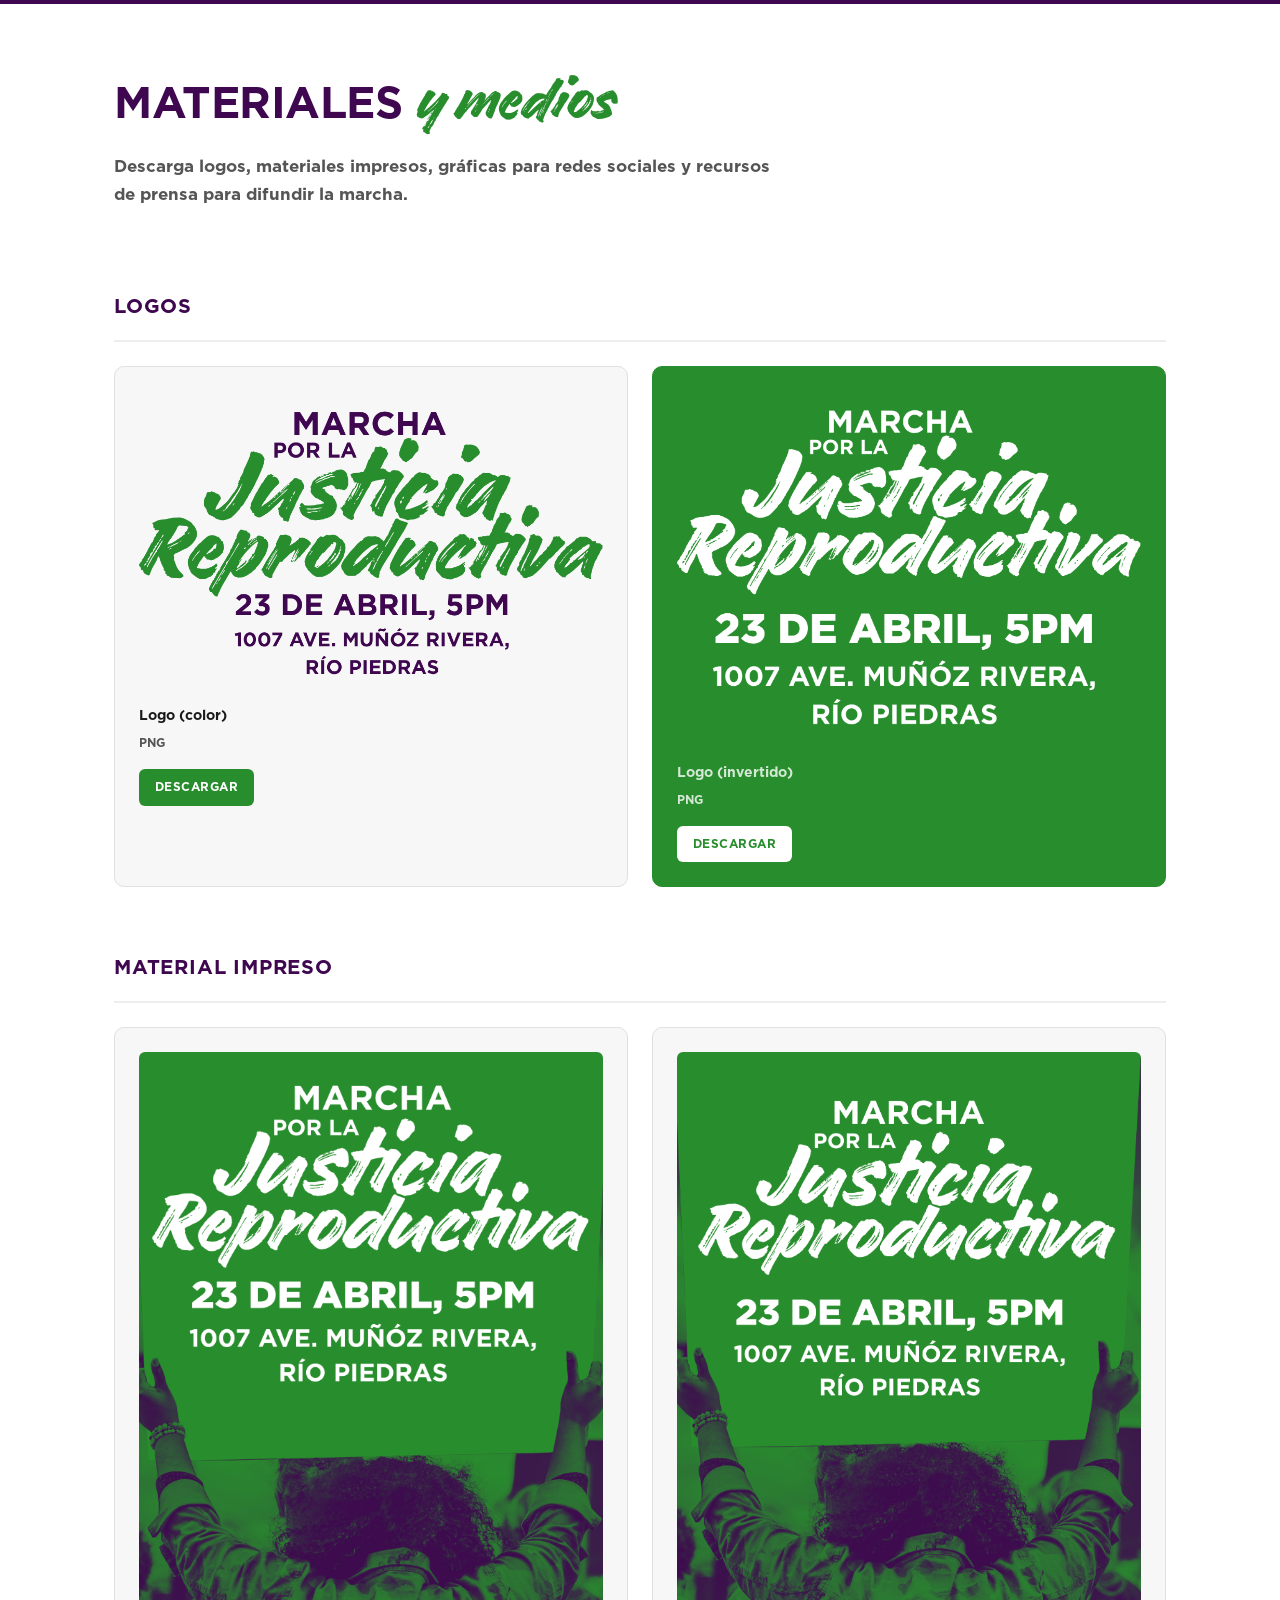
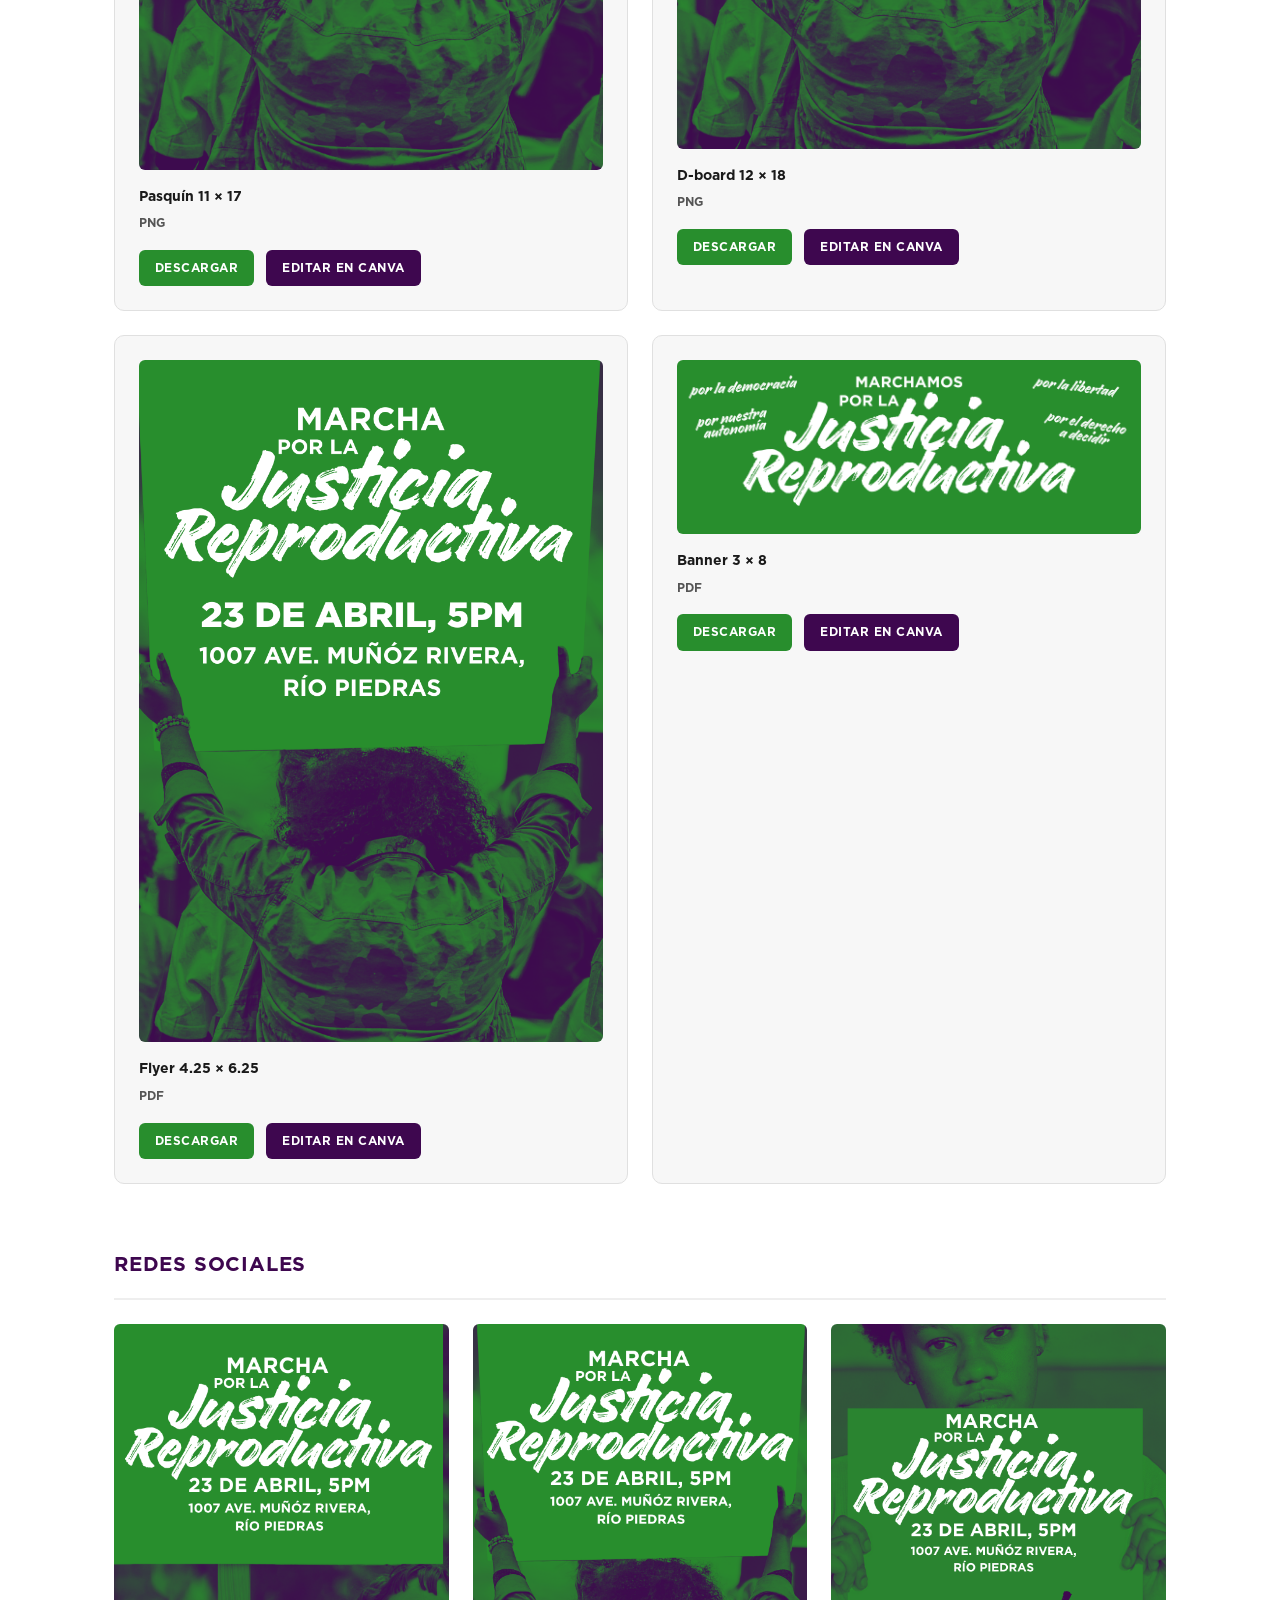
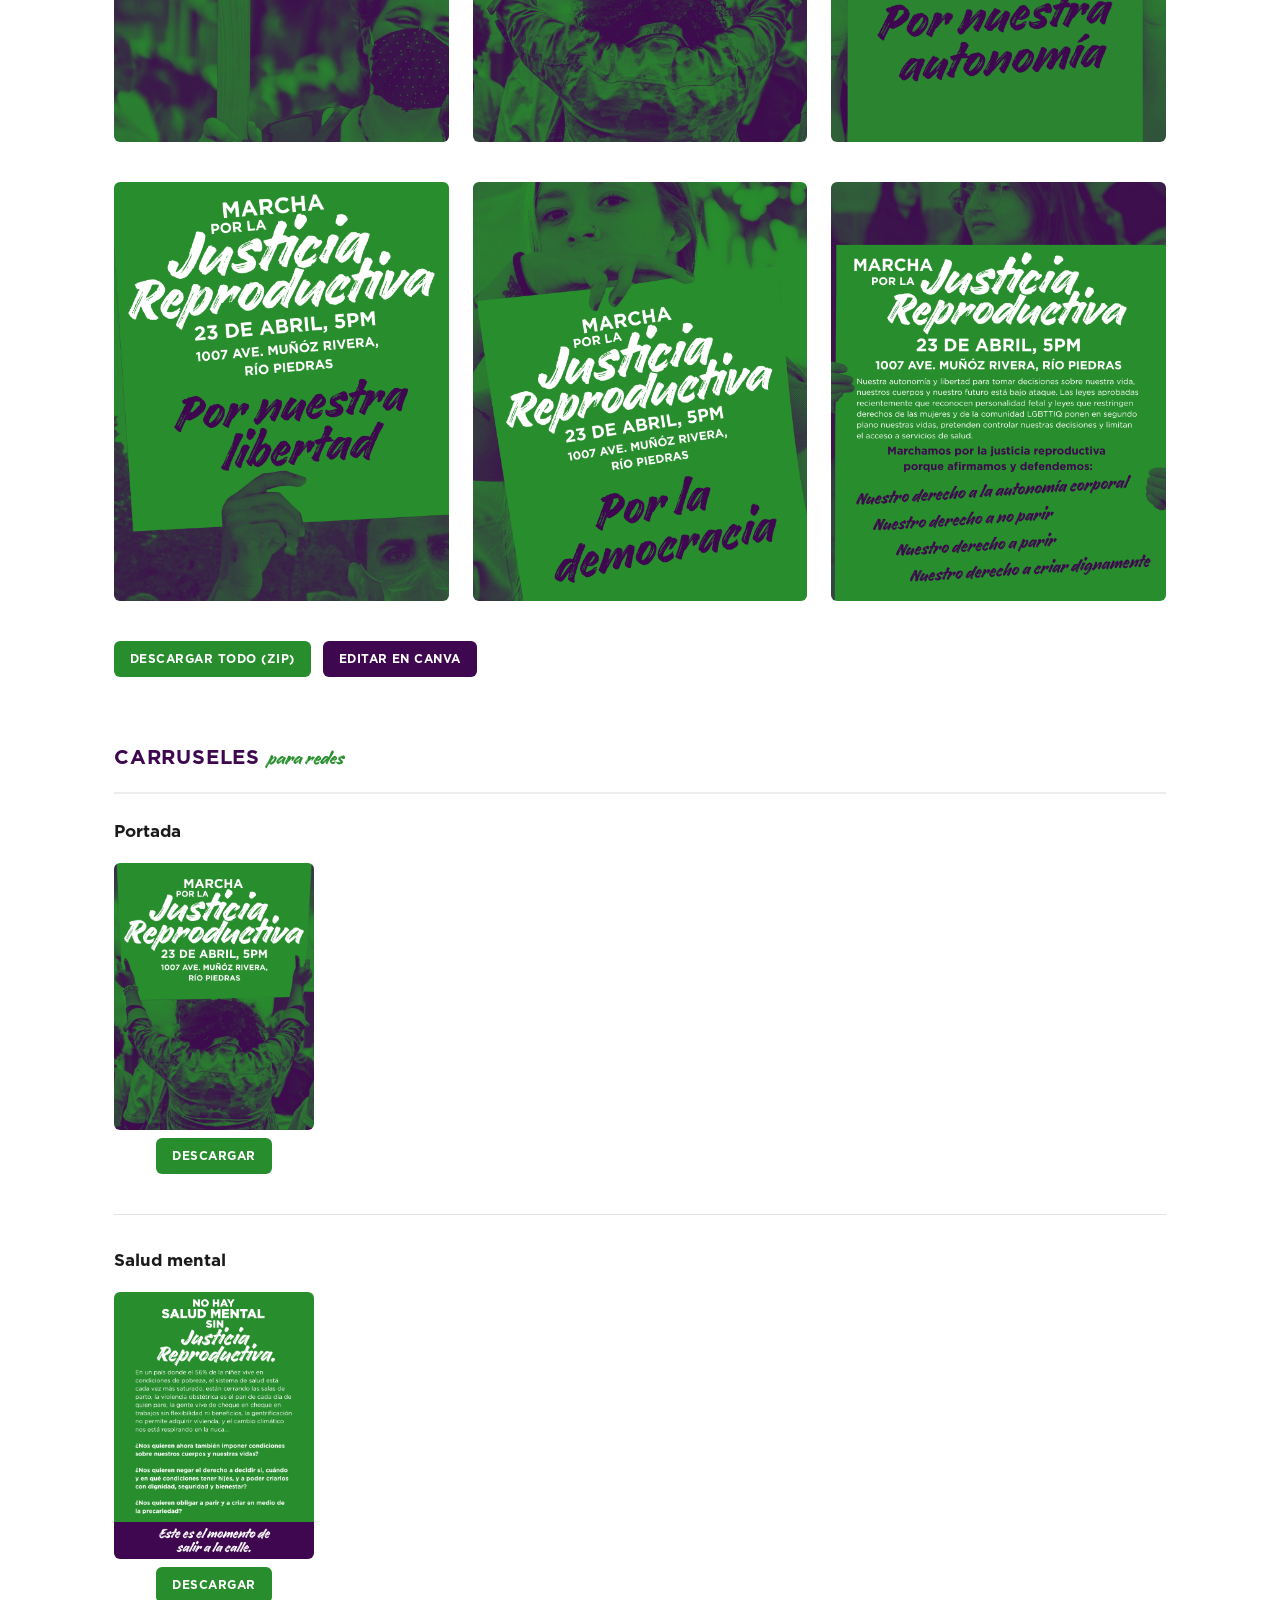
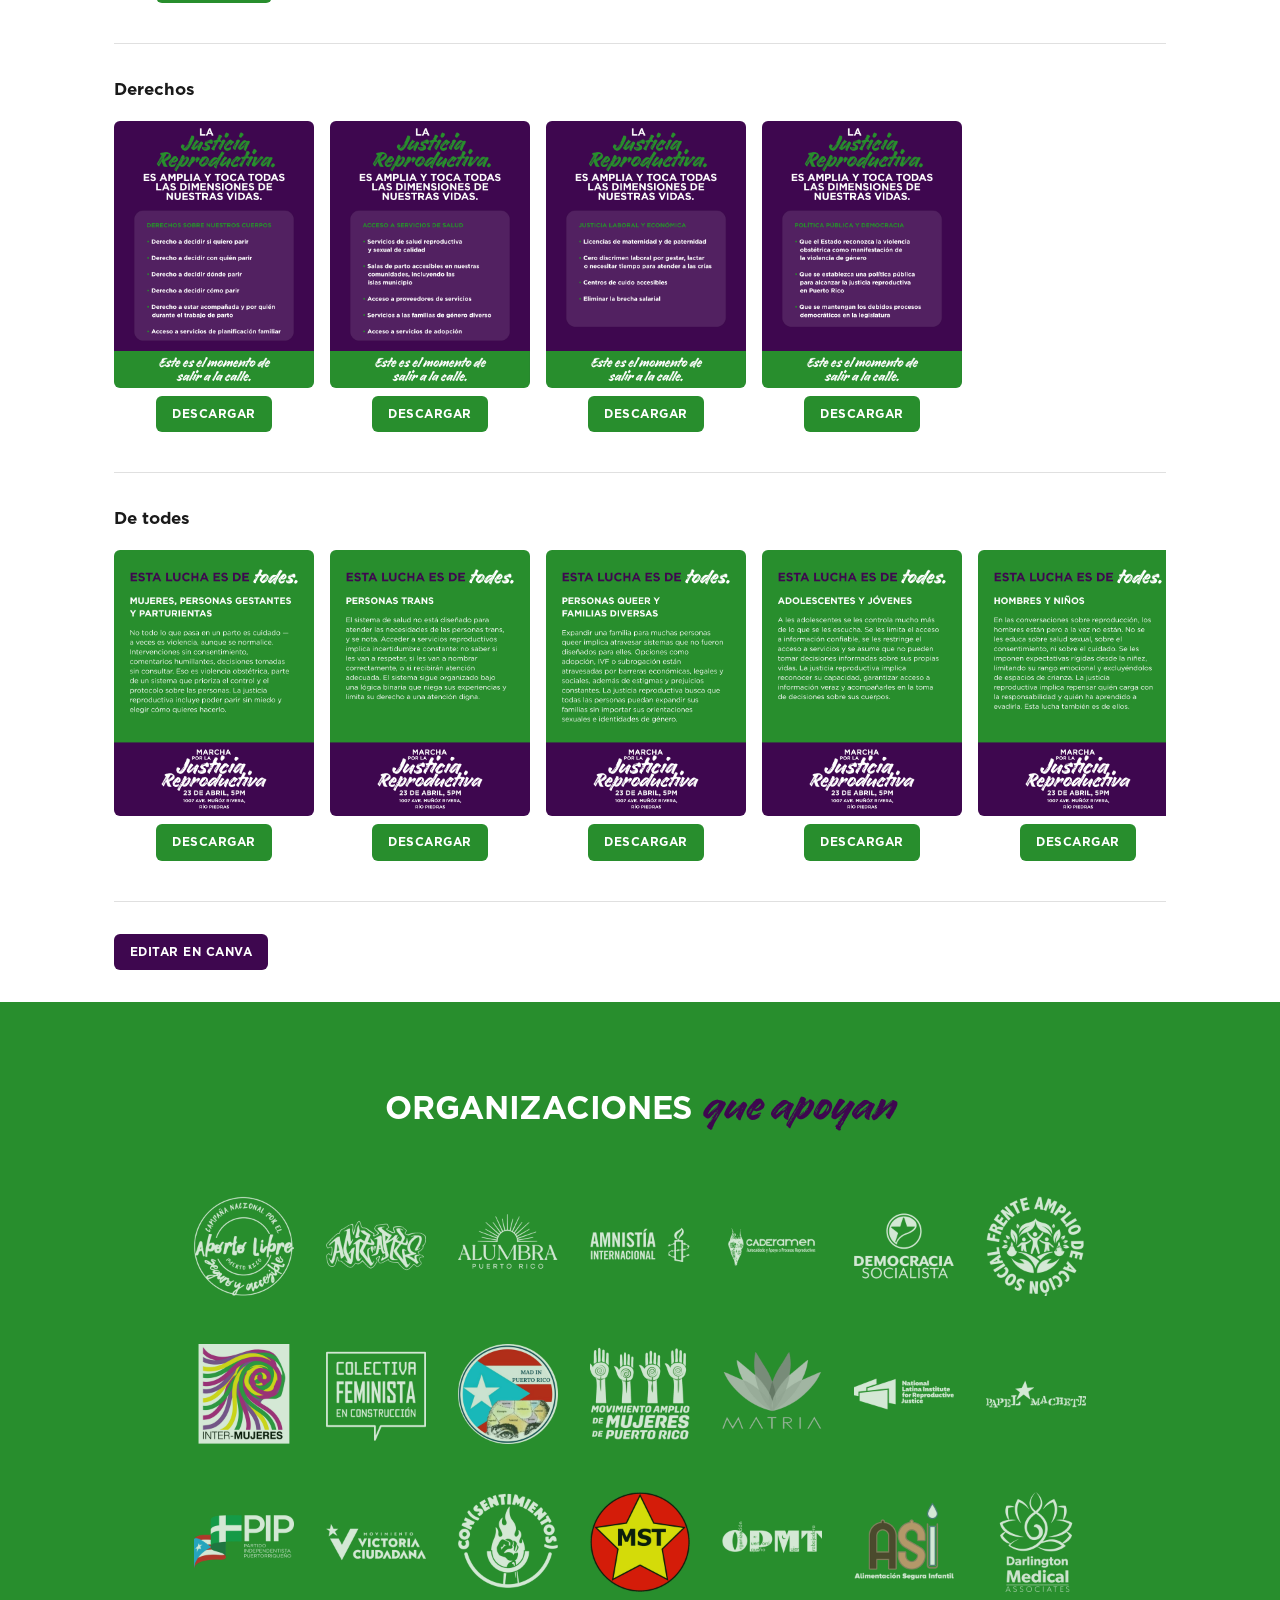
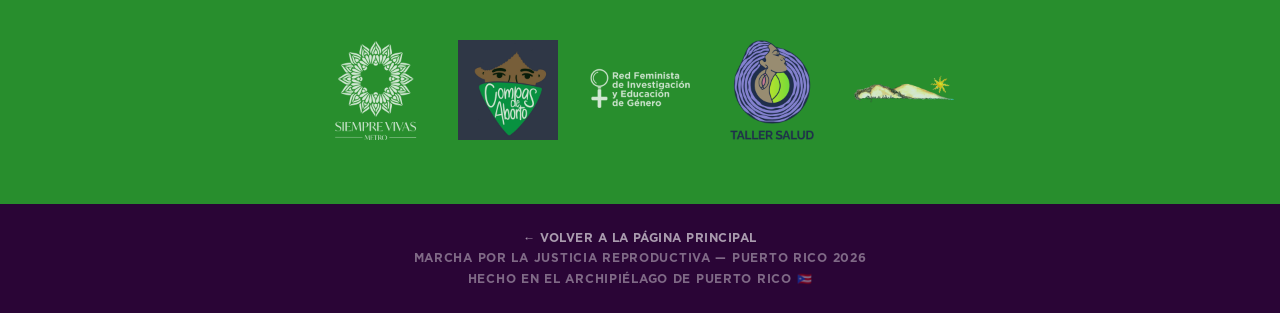
==== medios.html @ 33a9bce3 "feat: add Mujeres de la Isla logo to sponsors grid Co-Authored-By: Claude Opus 4.6 (1M context) <nor" ====
<!DOCTYPE html>
<html lang="es">
<head>
  <meta charset="UTF-8">
  <meta name="viewport" content="width=device-width, initial-scale=1.0">
  <title>Materiales y Medios — Marcha por la Justicia Reproductiva</title>
  <meta name="description" content="Descarga logos, materiales impresos, gráficas para redes sociales y recursos de prensa para difundir la Marcha por la Justicia Reproductiva.">
  <link rel="stylesheet" href="marcha-justicia-reproductiva.css">
</head>
<body>

  <!-- MEDIOS: PAGE HEADER -->
  <section class="medios-header">
    <div class="container">
      <h1 class="medios-title">Materiales <span class="script-accent">y medios</span></h1>
      <p class="medios-description">Descarga logos, materiales impresos, gráficas para redes sociales y recursos de prensa para difundir la marcha.</p>
    </div>
  </section>

  <!-- MEDIOS: LOGOS -->
  <section class="medios-section">
    <div class="container">
      <h2 class="medios-category-title">Logos</h2>
      <div class="medios-grid medios-grid--2">
        <div class="medios-card">
          <img src="descargas/23a%20justicia%20reproductiva%20logo.png" alt="Logo — Marcha por la Justicia Reproductiva" class="medios-card-preview-img">
          <div class="medios-card-body">
            <p class="medios-card-name">Logo (color)</p>
            <p class="medios-card-meta">PNG</p>
            <div class="medios-card-actions">
              <a href="descargas/23a%20justicia%20reproductiva%20logo.png" download class="medios-card-download">Descargar</a>
            </div>
          </div>
        </div>
        <div class="medios-card medios-card--dark">
          <img src="descargas/23a%20justicia%20reproductiva%20logo%20reverse.png" alt="Logo invertido — Marcha por la Justicia Reproductiva" class="medios-card-preview-img">
          <div class="medios-card-body">
            <p class="medios-card-name">Logo (invertido)</p>
            <p class="medios-card-meta">PNG</p>
            <div class="medios-card-actions">
              <a href="descargas/23a%20justicia%20reproductiva%20logo%20reverse.png" download class="medios-card-download">Descargar</a>
            </div>
          </div>
        </div>
      </div>
    </div>
  </section>

  <!-- MEDIOS: MATERIAL IMPRESO -->
  <section class="medios-section">
    <div class="container">
      <h2 class="medios-category-title">Material impreso</h2>
      <div class="medios-grid medios-grid--2">
        <div class="medios-card">
          <img src="descargas/23a%20%E2%80%94%20Pasqu%C3%ADn%2011%20x%2017.png" alt="Pasquín 11×17 — Marcha por la Justicia Reproductiva" class="medios-card-preview-img">
          <div class="medios-card-body">
            <p class="medios-card-name">Pasquín 11 × 17</p>
            <p class="medios-card-meta">PNG</p>
            <div class="medios-card-actions">
              <a href="descargas/23a%20%E2%80%94%20Pasqu%C3%ADn%2011%20x%2017.png" download class="medios-card-download">Descargar</a>
              <a href="https://canva.link/68164rw7cjkk0km" target="_blank" rel="noopener" class="medios-card-canva">Editar en Canva</a>
            </div>
          </div>
        </div>
        <div class="medios-card">
          <img src="descargas/23a%20%E2%80%94%20d-board%2012%20x%2018.png" alt="D-board 12×18 — Marcha por la Justicia Reproductiva" class="medios-card-preview-img">
          <div class="medios-card-body">
            <p class="medios-card-name">D-board 12 × 18</p>
            <p class="medios-card-meta">PNG</p>
            <div class="medios-card-actions">
              <a href="descargas/23a%20%E2%80%94%20d-board%2012%20x%2018.png" download class="medios-card-download">Descargar</a>
              <a href="https://canva.link/ueotnn5uvu5ne82" target="_blank" rel="noopener" class="medios-card-canva">Editar en Canva</a>
            </div>
          </div>
        </div>
        <div class="medios-card">
          <img src="descargas/23a%20%E2%80%94%20Flyer%204.25%20x%206.25-2.png" alt="Flyer 4.25×6.25 — Marcha por la Justicia Reproductiva" class="medios-card-preview-img">
          <div class="medios-card-body">
            <p class="medios-card-name">Flyer 4.25 × 6.25</p>
            <p class="medios-card-meta">PDF</p>
            <div class="medios-card-actions">
              <a href="descargas/23a%20Flyer%204.25%20x%206.25.pdf" download class="medios-card-download">Descargar</a>
              <a href="https://canva.link/5d5cmgodemrykcx" target="_blank" rel="noopener" class="medios-card-canva">Editar en Canva</a>
            </div>
          </div>
        </div>
        <div class="medios-card">
          <img src="descargas/23a%20%E2%80%94%20Banner%203%20x%208.png" alt="Banner 3×8 — Marcha por la Justicia Reproductiva" class="medios-card-preview-img">
          <div class="medios-card-body">
            <p class="medios-card-name">Banner 3 × 8</p>
            <p class="medios-card-meta">PDF</p>
            <div class="medios-card-actions">
              <a href="descargas/23a%20%E2%80%94%20Banner%203%20x%208.pdf" download class="medios-card-download">Descargar</a>
              <a href="https://canva.link/2di4ytntqwqhy8f" target="_blank" rel="noopener" class="medios-card-canva">Editar en Canva</a>
            </div>
          </div>
        </div>
      </div>
    </div>
  </section>

  <!-- MEDIOS: REDES SOCIALES -->
  <section class="medios-section">
    <div class="container">
      <h2 class="medios-category-title">Redes sociales</h2>
      <div class="medios-grid medios-grid--3">
        <img src="descargas/social-posts-preview/1.png" alt="Social Post 1" class="medios-card-preview-img">
        <img src="descargas/social-posts-preview/2.png" alt="Social Post 2" class="medios-card-preview-img">
        <img src="descargas/social-posts-preview/3.png" alt="Social Post 3" class="medios-card-preview-img">
        <img src="descargas/social-posts-preview/4.png" alt="Social Post 4" class="medios-card-preview-img">
        <img src="descargas/social-posts-preview/5.png" alt="Social Post 5" class="medios-card-preview-img">
        <img src="descargas/social-posts-preview/6.png" alt="Social Post 6" class="medios-card-preview-img">
      </div>
      <div class="medios-card-actions" style="margin-top: var(--space-6);">
        <a href="descargas/23a%20%E2%80%94%20Social%20Posts.zip" download class="medios-card-download">Descargar todo (ZIP)</a>
        <a href="https://canva.link/rm6re70xmr0u5kx" target="_blank" rel="noopener" class="medios-card-canva">Editar en Canva</a>
      </div>
    </div>
  </section>

  <!-- MEDIOS: CARRUSELES PARA REDES -->
  <section class="medios-section">
    <div class="container">
      <h2 class="medios-category-title">Carruseles <span class="script-accent">para redes</span></h2>

      <!-- Portada -->
      <div class="carousel-row">
        <h3 class="carousel-row-title">Portada</h3>
        <div class="carousel-row-images">
          <div class="carousel-item">
            <img src="descargas/carrusel/portada.png" alt="Carrusel — Portada" class="medios-card-preview-img">
            <a href="descargas/carrusel/portada.png" download class="medios-card-download">Descargar</a>
          </div>
        </div>
      </div>

      <!-- Salud Mental -->
      <div class="carousel-row">
        <h3 class="carousel-row-title">Salud mental</h3>
        <div class="carousel-row-images">
          <div class="carousel-item">
            <img src="descargas/carrusel/salud-mental.png" alt="Carrusel — Salud mental" class="medios-card-preview-img">
            <a href="descargas/carrusel/salud-mental.png" download class="medios-card-download">Descargar</a>
          </div>
        </div>
      </div>

      <!-- Derechos -->
      <div class="carousel-row">
        <h3 class="carousel-row-title">Derechos</h3>
        <div class="carousel-row-images">
          <div class="carousel-item">
            <img src="descargas/carrusel/derechos-1.png" alt="Carrusel — Derechos 1" class="medios-card-preview-img">
            <a href="descargas/carrusel/derechos-1.png" download class="medios-card-download">Descargar</a>
          </div>
          <div class="carousel-item">
            <img src="descargas/carrusel/derechos-2.png" alt="Carrusel — Derechos 2" class="medios-card-preview-img">
            <a href="descargas/carrusel/derechos-2.png" download class="medios-card-download">Descargar</a>
          </div>
          <div class="carousel-item">
            <img src="descargas/carrusel/derechos-3.png" alt="Carrusel — Derechos 3" class="medios-card-preview-img">
            <a href="descargas/carrusel/derechos-3.png" download class="medios-card-download">Descargar</a>
          </div>
          <div class="carousel-item">
            <img src="descargas/carrusel/derechos-4.png" alt="Carrusel — Derechos 4" class="medios-card-preview-img">
            <a href="descargas/carrusel/derechos-4.png" download class="medios-card-download">Descargar</a>
          </div>
        </div>
      </div>

      <!-- De todes -->
      <div class="carousel-row">
        <h3 class="carousel-row-title">De todes</h3>
        <div class="carousel-row-images">
          <div class="carousel-item">
            <img src="descargas/carrusel/de-todes-1.png" alt="Carrusel — De todes 1" class="medios-card-preview-img">
            <a href="descargas/carrusel/de-todes-1.png" download class="medios-card-download">Descargar</a>
          </div>
          <div class="carousel-item">
            <img src="descargas/carrusel/de-todes-2.png" alt="Carrusel — De todes 2" class="medios-card-preview-img">
            <a href="descargas/carrusel/de-todes-2.png" download class="medios-card-download">Descargar</a>
          </div>
          <div class="carousel-item">
            <img src="descargas/carrusel/de-todes-3.png" alt="Carrusel — De todes 3" class="medios-card-preview-img">
            <a href="descargas/carrusel/de-todes-3.png" download class="medios-card-download">Descargar</a>
          </div>
          <div class="carousel-item">
            <img src="descargas/carrusel/de-todes-4.png" alt="Carrusel — De todes 4" class="medios-card-preview-img">
            <a href="descargas/carrusel/de-todes-4.png" download class="medios-card-download">Descargar</a>
          </div>
          <div class="carousel-item">
            <img src="descargas/carrusel/de-todes-5.png" alt="Carrusel — De todes 5" class="medios-card-preview-img">
            <a href="descargas/carrusel/de-todes-5.png" download class="medios-card-download">Descargar</a>
          </div>
          <div class="carousel-item">
            <img src="descargas/carrusel/de-todes-6.png" alt="Carrusel — De todes 6" class="medios-card-preview-img">
            <a href="descargas/carrusel/de-todes-6.png" download class="medios-card-download">Descargar</a>
          </div>
          <div class="carousel-item">
            <img src="descargas/carrusel/de-todes-7.png" alt="Carrusel — De todes 7" class="medios-card-preview-img">
            <a href="descargas/carrusel/de-todes-7.png" download class="medios-card-download">Descargar</a>
          </div>
          <div class="carousel-item">
            <img src="descargas/carrusel/de-todes-8.png" alt="Carrusel — De todes 8" class="medios-card-preview-img">
            <a href="descargas/carrusel/de-todes-8.png" download class="medios-card-download">Descargar</a>
          </div>
        </div>
      </div>

      <div class="medios-card-actions" style="margin-top: var(--space-6);">
        <a href="https://canva.link/it003mqs98ao5ul" target="_blank" rel="noopener" class="medios-card-canva">Editar en Canva</a>
      </div>
    </div>
  </section>

  <!-- ORGANIZACIONES -->
  <section class="sponsors">
    <div class="container">
      <h2 class="sponsors-title">Organizaciones <span class="script-accent">que apoyan</span></h2>
      <div class="sponsors-grid">
        <img src="logos/abortolibre-logo.png" alt="Aborto Libre" class="sponsor-logo">
        <img src="logos/agitarte-logo.png" alt="AgitArte" class="sponsor-logo">
        <img src="logos/alumbra-logo.png" alt="Alumbra" class="sponsor-logo">
        <img src="logos/amnistia-logo.png" alt="Amnistía Internacional" class="sponsor-logo">
        <img src="logos/caderamen-logo.png" alt="Caderamen" class="sponsor-logo">
        <img src="logos/ds-logo.png" alt="DS" class="sponsor-logo">
        <img src="logos/faas-logo.png" alt="FAAS" class="sponsor-logo">
        <img src="logos/inter-mujeres-logo.png" alt="Inter Mujeres" class="sponsor-logo">
        <img src="logos/la-cole-logo.png" alt="La Cole" class="sponsor-logo">
        <img src="logos/mad-logo.png" alt="MAD" class="sponsor-logo">
        <img src="logos/mam-logo.png" alt="MAM" class="sponsor-logo">
        <img src="logos/matria-logo.png" alt="Matria" class="sponsor-logo">
        <img src="logos/nlirj-logo.png" alt="NLIRJ" class="sponsor-logo">
        <img src="logos/papel-machete-logo.png" alt="Papel Machete" class="sponsor-logo">
        <img src="logos/pip-logo.png" alt="PIP" class="sponsor-logo">
        <img src="logos/victoria-logo.png" alt="Victoria Ciudadana" class="sponsor-logo">
        <img src="logos/consentimientos-logo.png" alt="Consentimientos" class="sponsor-logo">
        <img src="logos/mst-logo.png" alt="MST" class="sponsor-logo">
        <img src="logos/opmt-logo.png" alt="OPMT" class="sponsor-logo">
        <img src="logos/asi-logo.png" alt="ASI" class="sponsor-logo">
        <img src="logos/darlington-logo.png" alt="Darlington" class="sponsor-logo">
        <img src="logos/siempre-vivas-logo.png" alt="Siempre Vivas" class="sponsor-logo">
        <img src="logos/compas-de-aborto-logo.png" alt="Compas de Aborto" class="sponsor-logo">
        <img src="logos/red-feminista-logo.png" alt="Red Feminista" class="sponsor-logo">
        <img src="logos/taller-salud-logo.png" alt="Taller Salud" class="sponsor-logo">
        <img src="logos/mujeres-de-la-isla-logo.png" alt="Mujeres de la Isla" class="sponsor-logo">
      </div>
    </div>
  </section>

  <!-- FOOTER -->
  <footer class="site-footer">
    <div class="container">
      <p><a href="index.html" class="footer-link">← Volver a la página principal</a></p>
      <p>Marcha por la Justicia Reproductiva &mdash; Puerto Rico 2026</p>
      <p>Hecho en el archipiélago de Puerto Rico 🇵🇷</p>
    </div>
  </footer>

</body>
</html>
---- marcha-justicia-reproductiva.css ----
/* ==========================================================================
   MARCHA POR LA JUSTICIA REPRODUCTIVA
   Landing Page — 23 de abril, Río Piedras
   Brand Colors: #288E2D (verde) + #3E074F (púrpura)
   Fonts: Montserrat (→ Gotham) + Kaushan Script (→ Handelson Two)
   ========================================================================== */

/* --- Custom Fonts --- */
@font-face {
  font-family: 'Gotham';
  src: url('fonts/gotham-bold.woff2') format('woff2'),
       url('fonts/Gotham-Bold.otf') format('opentype');
  font-weight: 700;
  font-style: normal;
  font-display: swap;
}

@font-face {
  font-family: 'Handelson Two';
  src: url('fonts/handelson-two.woff2') format('woff2'),
       url('fonts/handelson-two.otf') format('opentype');
  font-weight: 400;
  font-style: normal;
  font-display: swap;
}

/* --- Design Tokens --- */
:root {
  /* Brand colors */
  --green: #288E2D;
  --green-dark: #1e6f22;
  --green-darker: #145217;
  --green-light: #3cb842;
  --purple: #3E074F;
  --purple-light: #5a1a6e;
  --purple-dark: #2a0536;

  /* Semantic */
  --color-bg: #ffffff;
  --color-text: #1a1a1a;
  --color-text-muted: #555;

  /* Type scale */
  --text-xs: 0.75rem;
  --text-sm: 0.875rem;
  --text-base: 1.0625rem;
  --text-lg: 1.25rem;
  --text-xl: 1.5rem;
  --text-2xl: 2rem;
  --text-3xl: 2.75rem;
  --text-4xl: 3.5rem;

  /* Spacing */
  --space-1: 0.25rem;
  --space-2: 0.5rem;
  --space-3: 0.75rem;
  --space-4: 1rem;
  --space-6: 1.5rem;
  --space-8: 2rem;
  --space-12: 3rem;
  --space-16: 4rem;
  --space-24: 6rem;
  --space-32: 8rem;

  /* Surfaces */
  --radius: 6px;
  --radius-lg: 10px;

  /* Motion */
  --ease: cubic-bezier(0.4, 0, 0.2, 1);
  --duration: 200ms;
  --duration-slow: 500ms;

  /* Fonts */
  --font-sans: 'Gotham', 'Montserrat', 'Helvetica Neue', Arial, sans-serif;
  --font-script: 'Handelson Two', cursive;
  --font-body: 'Gotham', 'Montserrat', 'Helvetica Neue', Arial, sans-serif;
}

/* --- Reset --- */
*,
*::before,
*::after {
  box-sizing: border-box;
  margin: 0;
  padding: 0;
}

html {
  scroll-behavior: smooth;
  -webkit-font-smoothing: antialiased;
  -moz-osx-font-smoothing: grayscale;
}

body {
  font-family: var(--font-body);
  font-size: var(--text-base);
  line-height: 1.7;
  color: var(--color-text);
  background-color: var(--color-bg);
  overflow-x: hidden;
}

::selection {
  background: rgba(40, 142, 45, 0.25);
  color: #000;
}

img { max-width: 100%; display: block; }

.container {
  width: 100%;
  max-width: 1100px;
  margin: 0 auto;
  padding: 0 var(--space-6);
}

/* --- Shared script accent --- */
.script-accent {
  font-family: var(--font-script);
  color: var(--green);
  text-transform: none;
  letter-spacing: 0;
  font-weight: 400;
}

/* ==========================================================================
   HERO — Green background, poster lockup
   ========================================================================== */
.hero {
  position: relative;
  min-height: auto;
  padding-top: var(--space-24);
  padding-bottom: var(--space-24);
  display: flex;
  flex-direction: column;
  align-items: center;
  justify-content: center;
  text-align: center;
  padding: var(--space-16) var(--space-6);
  background: var(--green) url('hero.png') center / cover no-repeat;
  overflow: hidden;
}

.hero-content {
  position: relative;
  z-index: 2;
  width: 100%;
  max-width: 720px;
  padding: 0 var(--space-6);
  animation: fade-up 0.7s var(--ease) both;
}

.hero-svg {
  width: 100%;
  height: auto;
  display: block;
}

.scroll-indicator {
  position: absolute;
  bottom: var(--space-8);
  left: 50%;
  transform: translateX(-50%);
  color: rgba(255, 255, 255, 0.5);
  animation: bounce 2.5s ease-in-out infinite;
}

@keyframes bounce {
  0%, 100% { transform: translateX(-50%) translateY(0); }
  50% { transform: translateX(-50%) translateY(10px); }
}

@keyframes fade-up {
  from { opacity: 0; transform: translateY(20px); }
  to { opacity: 1; transform: translateY(0); }
}

/* ==========================================================================
   CONTEXT — White background, purple text accents
   ========================================================================== */
.context {
  padding: var(--space-24) 0;
  background: #fff;
  position: relative;
}

.context::before {
  content: '';
  position: absolute;
  top: 0;
  left: 0;
  right: 0;
  height: 4px;
  background: var(--purple);
}

.context-grid {
  display: grid;
  grid-template-columns: 1fr;
  gap: var(--space-8);
}

@media (min-width: 768px) {
  .context-grid {
    grid-template-columns: 1fr 1.4fr;
    gap: var(--space-16);
    align-items: start;
  }
}

.context-lead h2 {
  font-family: var(--font-sans);
  font-weight: 900;
  font-size: clamp(var(--text-2xl), 4vw, var(--text-3xl));
  line-height: 1.1;
  text-transform: uppercase;
  color: var(--purple);
  letter-spacing: -0.01em;
}

.context-lead h2 .script-accent {
  font-size: 1.5em;
  display: inline;
}

@media (min-width: 768px) {
  .context-lead h2 {
    position: sticky;
    top: var(--space-8);
  }
}

.context-body p {
  margin-bottom: var(--space-6);
  color: var(--color-text);
  max-width: 60ch;
}

.context-highlight {
  font-family: var(--font-sans);
  font-weight: 700;
  font-size: var(--text-lg);
  color: var(--purple);
  line-height: 1.4;
}

.context-cta {
  font-family: var(--font-sans);
  font-weight: 900;
  font-size: var(--text-2xl);
  text-transform: uppercase;
  color: var(--green);
  letter-spacing: 0.02em;
  margin-top: var(--space-8);
  line-height: 1.2;
}

/* ==========================================================================
   QUÉ ES — Purple background, white text
   ========================================================================== */
.que-es {
  padding: var(--space-24) 0;
  background: var(--purple);
  color: #fff;
}

.que-es .section-title {
  color: #fff;
}

.que-es .section-title .script-accent {
  color: var(--green-light);
  font-size: 1.5em;
}

.section-title {
  font-family: var(--font-sans);
  font-weight: 900;
  font-size: clamp(var(--text-2xl), 4vw, var(--text-3xl));
  line-height: 1.1;
  text-transform: uppercase;
  color: var(--purple);
  letter-spacing: -0.01em;
  max-width: 800px;
  margin-bottom: var(--space-16);
}

.demands-grid {
  display: grid;
  grid-template-columns: 1fr;
  gap: var(--space-8);
}

@media (min-width: 768px) {
  .demands-grid {
    grid-template-columns: 1fr 1fr;
    gap: var(--space-8);
  }
}

.demand-group {
  padding: var(--space-8);
  background: rgba(255, 255, 255, 0.07);
  border: 1px solid rgba(255, 255, 255, 0.12);
  border-radius: var(--radius-lg);
  transition: border-color var(--duration) var(--ease),
              background var(--duration) var(--ease);
}

.demand-group:hover {
  border-color: var(--green);
  background: rgba(40, 142, 45, 0.08);
}

.demand-group h3 {
  font-family: var(--font-sans);
  font-size: var(--text-lg);
  font-weight: 900;
  text-transform: uppercase;
  color: var(--green-light);
  letter-spacing: 0.02em;
  margin-bottom: var(--space-6);
  padding-bottom: var(--space-4);
  border-bottom: 1px solid rgba(255, 255, 255, 0.12);
}

.demand-group ul {
  list-style: none;
}

.demand-group li {
  position: relative;
  padding-left: var(--space-6);
  margin-bottom: var(--space-3);
  color: rgba(255, 255, 255, 0.9);
  font-size: var(--text-sm);
  line-height: 1.6;
}

.demand-group li::before {
  content: '';
  position: absolute;
  left: 0;
  top: 0.6em;
  width: 8px;
  height: 8px;
  background: var(--green-light);
  border-radius: 50%;
  opacity: 0.5;
}

/* ==========================================================================
   QUIÉNES — Alternating green/purple story bands
   ========================================================================== */
.quienes {
  padding-top: var(--space-24);
  background: #fff;
}

.quienes > .container {
  margin-bottom: var(--space-12);
}

.quienes .section-title .script-accent {
  font-size: 1.5em;
}

.stories {
  display: flex;
  flex-direction: column;
}

.story {
  padding: var(--space-12) 0;
  position: relative;
}

.story--green {
  background: var(--green);
  color: #fff;
}

.story--purple {
  background: var(--purple);
  color: #fff;
}

.story-grid {
  display: grid;
  grid-template-columns: 1fr;
  gap: var(--space-4);
  align-items: start;
}

@media (min-width: 768px) {
  .story-grid {
    grid-template-columns: 80px 1fr;
    gap: var(--space-6);
  }
}

.story-number {
  font-family: var(--font-sans);
  font-weight: 900;
  font-size: var(--text-4xl);
  line-height: 1;
  color: rgba(255, 255, 255, 0.15);
  letter-spacing: -0.02em;
}

.story-content h3 {
  font-family: var(--font-sans);
  font-size: var(--text-xl);
  font-weight: 900;
  text-transform: uppercase;
  color: #fff;
  letter-spacing: 0.02em;
  margin-bottom: var(--space-4);
}

.story--green .story-content h3 {
  color: #fff;
}

.story--purple .story-content h3 {
  color: var(--green-light);
}

.story-content p {
  max-width: 65ch;
  color: rgba(255, 255, 255, 0.9);
  line-height: 1.75;
}

/* ==========================================================================
   CTA FINAL — Green background, poster lockup repeat
   ========================================================================== */
.cta-final {
  position: relative;
  padding: var(--space-32) var(--space-6);
  text-align: center;
  background: var(--green);
  overflow: hidden;
}

.cta-content {
  position: relative;
  z-index: 2;
}

.cta-svg {
  width: 100%;
  max-width: 720px;
  height: auto;
  display: block;
  margin: 0 auto;
}

.cta-divider {
  width: 60px;
  height: 3px;
  background: rgba(255, 255, 255, 0.3);
  margin: var(--space-8) auto;
}

.cta-phrase {
  font-family: var(--font-sans);
  font-size: var(--text-xl);
  font-weight: 500;
  font-style: italic;
  color: rgba(255, 255, 255, 0.9);
  max-width: 480px;
  margin: 0 auto;
  line-height: 1.5;
}

/* ==========================================================================
   FOOTER
   ========================================================================== */
.site-footer {
  padding: var(--space-6) 0;
  background: var(--purple-dark);
  text-align: center;
}

.site-footer p {
  font-family: var(--font-sans);
  font-size: var(--text-xs);
  font-weight: 500;
  color: rgba(255, 255, 255, 0.4);
  letter-spacing: 0.06em;
  text-transform: uppercase;
}

/* ==========================================================================
   SPONSORS — Organization logos
   ========================================================================== */
.sponsors {
  padding: var(--space-16) 0;
  background: var(--green);
}

.sponsors-title {
  font-family: var(--font-sans);
  font-weight: 900;
  font-size: clamp(var(--text-xl), 3vw, var(--text-2xl));
  text-transform: uppercase;
  color: #fff;
  letter-spacing: -0.01em;
  margin-bottom: var(--space-12);
  text-align: center;
}

.sponsors-title .script-accent {
  color: var(--purple);
  font-size: 1.5em;
}

.sponsors-grid {
  display: flex;
  flex-wrap: wrap;
  justify-content: center;
  align-items: center;
  max-width: calc(7 * 100px + 6 * var(--space-8));
  column-gap: var(--space-8);
  row-gap: var(--space-12);
  margin-inline: auto;
}

.sponsor-logo {
  width: 100px;
  height: auto;
  object-fit: contain;
  opacity: 0.8;
  transition: opacity var(--duration) var(--ease);
}

.sponsor-logo:hover {
  opacity: 1;
}

/* ==========================================================================
   MEDIOS — Media kit downloads page
   ========================================================================== */
.medios-header {
  padding: var(--space-16) 0 var(--space-12);
  background: #fff;
  position: relative;
}

.medios-header::before {
  content: '';
  position: absolute;
  top: 0;
  left: 0;
  right: 0;
  height: 4px;
  background: var(--purple);
}

.medios-title {
  font-family: var(--font-sans);
  font-weight: 900;
  font-size: clamp(var(--text-2xl), 4vw, var(--text-3xl));
  line-height: 1.1;
  text-transform: uppercase;
  color: var(--purple);
  letter-spacing: -0.01em;
  margin-bottom: var(--space-4);
}

.medios-title .script-accent {
  font-size: 1.5em;
}

.medios-description {
  color: var(--color-text-muted);
  font-size: var(--text-base);
  max-width: 55ch;
}

.medios-section {
  padding: var(--space-8) 0;
  background: #fff;
}

.medios-category-title {
  font-family: var(--font-sans);
  font-weight: 900;
  font-size: var(--text-lg);
  text-transform: uppercase;
  color: var(--purple);
  letter-spacing: 0.04em;
  margin-bottom: var(--space-6);
  padding-bottom: var(--space-4);
  border-bottom: 2px solid #eee;
}

.medios-grid {
  display: grid;
  grid-template-columns: 1fr;
  gap: var(--space-6);
}

@media (min-width: 768px) {
  .medios-grid--2 {
    grid-template-columns: 1fr 1fr;
  }

  .medios-grid--3 {
    grid-template-columns: 1fr 1fr 1fr;
  }
}

.medios-card {
  background: #f7f7f7;
  border: 1px solid #e0e0e0;
  border-radius: var(--radius-lg);
  padding: var(--space-6);
  transition: border-color var(--duration) var(--ease);
}

.medios-card:hover {
  border-color: var(--green);
}

.medios-card--dark {
  background: var(--green);
  border-color: var(--green);
}

.medios-card--dark .medios-card-name,
.medios-card--dark .medios-card-meta {
  color: rgba(255, 255, 255, 0.8);
}

.medios-card--dark .medios-card-download {
  background: #fff;
  color: var(--green);
}

.medios-card--dark .medios-card-download:hover {
  background: rgba(255, 255, 255, 0.85);
}

.medios-card-preview {
  border-radius: var(--radius);
  min-height: 80px;
  display: flex;
  align-items: center;
  justify-content: center;
  margin-bottom: var(--space-4);
  font-size: var(--text-xs);
  font-weight: 700;
  letter-spacing: 0.06em;
  text-transform: uppercase;
  color: rgba(255, 255, 255, 0.5);
}

.medios-card-preview--green {
  background: var(--green);
}

.medios-card-preview--purple {
  background: var(--purple);
}

.medios-card-preview--neutral {
  background: #ccc;
  color: rgba(0, 0, 0, 0.3);
}

.medios-card-preview--tall {
  min-height: 120px;
}

.medios-card-preview--short {
  min-height: 50px;
}

.medios-card-name {
  font-family: var(--font-sans);
  font-weight: 700;
  font-size: var(--text-sm);
  color: var(--color-text);
  margin-bottom: var(--space-1);
}

.medios-card-meta {
  font-size: var(--text-xs);
  color: var(--color-text-muted);
  margin-bottom: var(--space-4);
}

.medios-card-download {
  display: inline-block;
  background: var(--green);
  color: #fff;
  font-family: var(--font-sans);
  font-size: var(--text-xs);
  font-weight: 700;
  text-transform: uppercase;
  letter-spacing: 0.04em;
  padding: var(--space-2) var(--space-4);
  border-radius: var(--radius);
  text-decoration: none;
  transition: background var(--duration) var(--ease);
}

.medios-card-download:hover {
  background: var(--green-dark);
}

.medios-card-preview-img {
  width: 100%;
  height: auto;
  border-radius: var(--radius);
  margin-bottom: var(--space-4);
  display: block;
}

.medios-card-preview-img--placeholder {
  min-height: 80px;
  background: #f0f0f0;
  object-fit: contain;
}

.medios-card-actions {
  display: flex;
  gap: var(--space-3);
  flex-wrap: wrap;
}

.medios-card-canva {
  display: inline-block;
  background: var(--purple);
  color: #fff;
  font-family: var(--font-sans);
  font-size: var(--text-xs);
  font-weight: 700;
  text-transform: uppercase;
  letter-spacing: 0.04em;
  padding: var(--space-2) var(--space-4);
  border-radius: var(--radius);
  text-decoration: none;
  transition: background var(--duration) var(--ease);
}

.medios-card-canva:hover {
  background: var(--purple-light);
}

/* Carousel rows */
.carousel-row {
  margin-bottom: var(--space-8);
  padding-bottom: var(--space-6);
  border-bottom: 1px solid #e0e0e0;
}

.carousel-row:last-of-type {
  border-bottom: none;
}

.carousel-row-title {
  font-family: var(--font-sans);
  font-weight: 700;
  font-size: var(--text-base);
  color: var(--color-text);
  margin-bottom: var(--space-4);
}

.carousel-row-images {
  display: flex;
  gap: var(--space-4);
  overflow-x: auto;
  padding-bottom: var(--space-4);
  -webkit-overflow-scrolling: touch;
}

.carousel-item {
  flex: 0 0 auto;
  width: 200px;
  text-align: center;
}

.carousel-item .medios-card-preview-img {
  width: 100%;
  height: auto;
  border-radius: var(--radius);
  margin-bottom: var(--space-2);
}

.carousel-item .medios-card-download {
  font-size: var(--text-xs);
  padding: var(--space-2) var(--space-4);
}

.footer-link {
  color: rgba(255, 255, 255, 0.6);
  text-decoration: none;
  font-size: var(--text-xs);
  text-transform: uppercase;
  letter-spacing: 0.04em;
  transition: color var(--duration) var(--ease);
}

.footer-link:hover {
  color: #fff;
}

/* ==========================================================================
   RESPONSIVE
   ========================================================================== */
@media (max-width: 480px) {
  .demand-group {
    padding: var(--space-6);
  }

  .cta-script {
    font-size: 3rem;
  }

  .story-number {
    font-size: var(--text-2xl);
  }
}

/* ==========================================================================
   PRINT
   ========================================================================== */
@media print {
  body {
    background: #fff;
    color: #222;
  }

  .hero,
  .cta-final {
    min-height: auto;
    padding: 2rem;
    background: none !important;
  }

  .scroll-indicator,
  .story-number {
    display: none;
  }

  .story--green,
  .story--purple {
    background: none;
    border-bottom: 2px solid #ddd;
  }

  .story-content h3 {
    color: var(--green);
  }

  .story-content p,
  .demand-group li {
    color: #222;
  }

  .medios-header::before {
    display: none;
  }

  .medios-card {
    border: 1px solid #ccc;
    break-inside: avoid;
  }

  .medios-card-preview {
    display: none;
  }

  .medios-card-download {
    background: none;
    color: var(--green);
    border: 1px solid var(--green);
  }

  .medios-card-canva {
    display: none;
  }
}
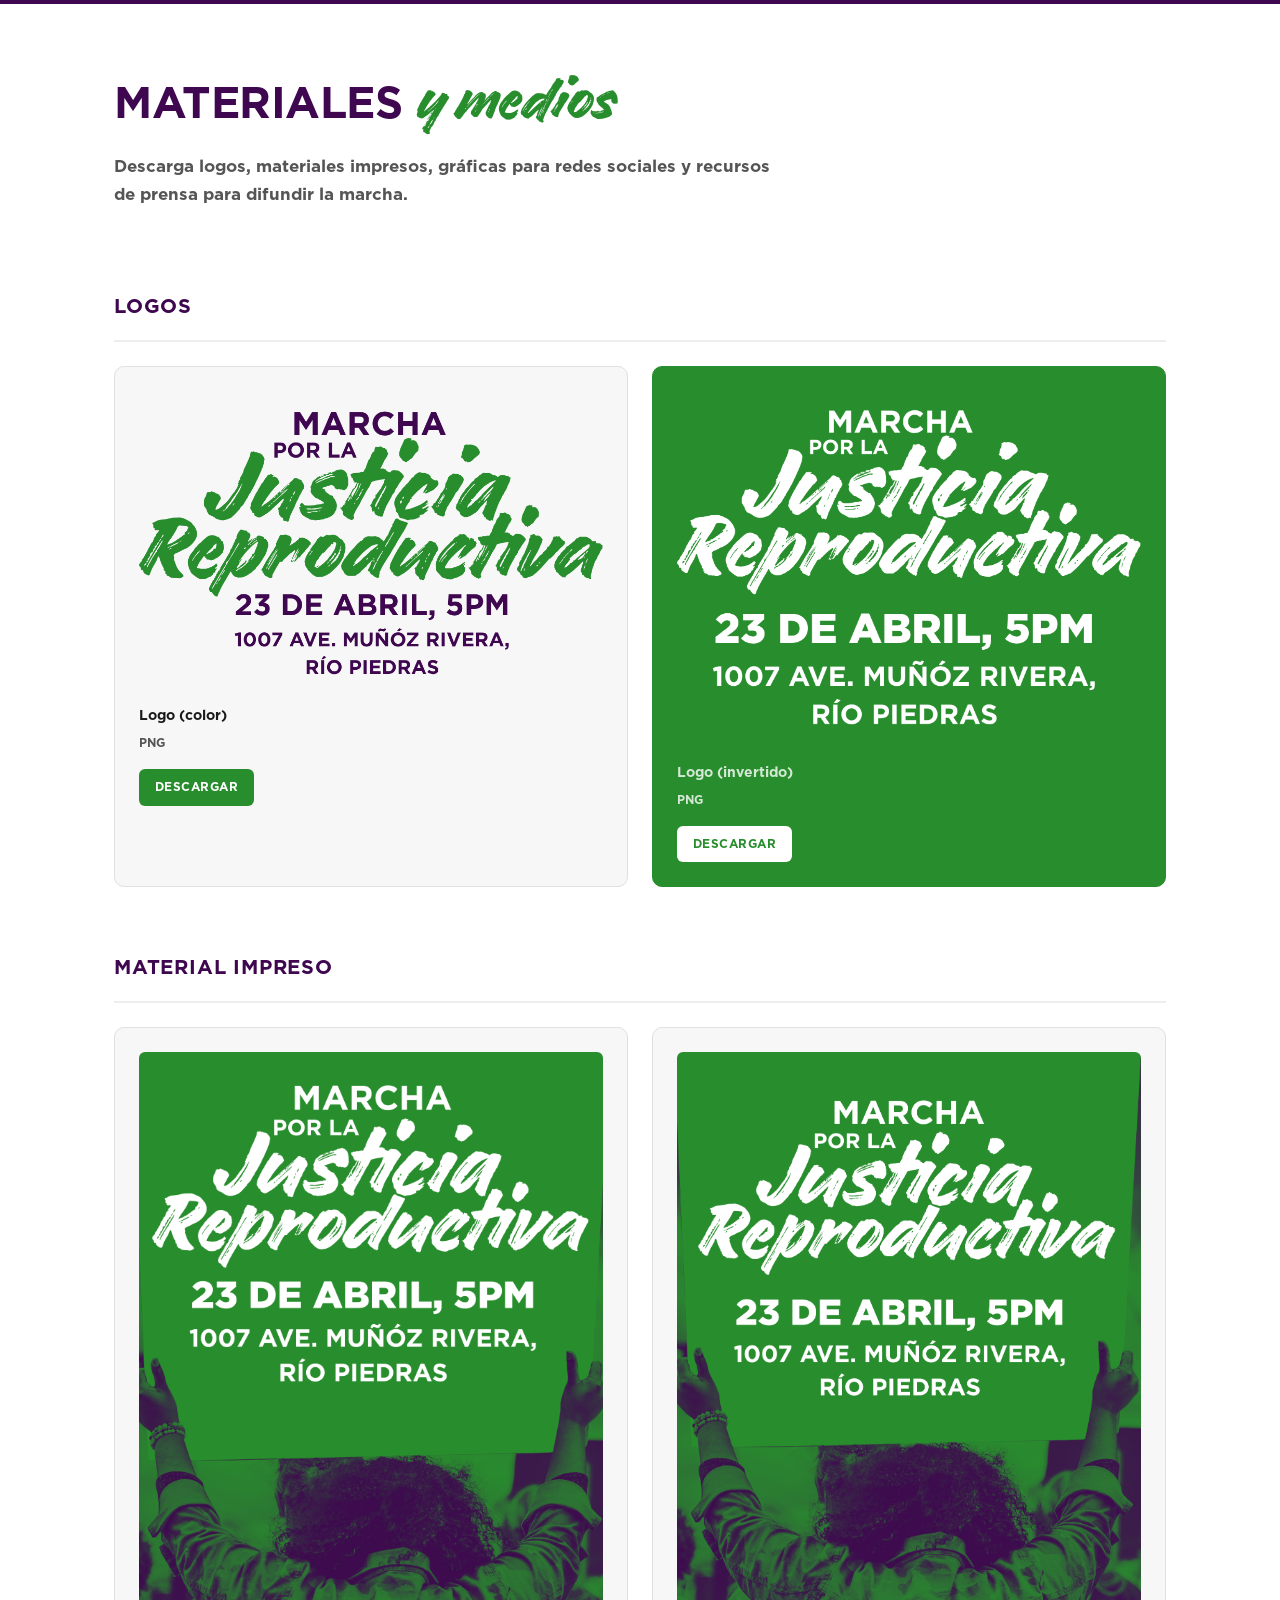
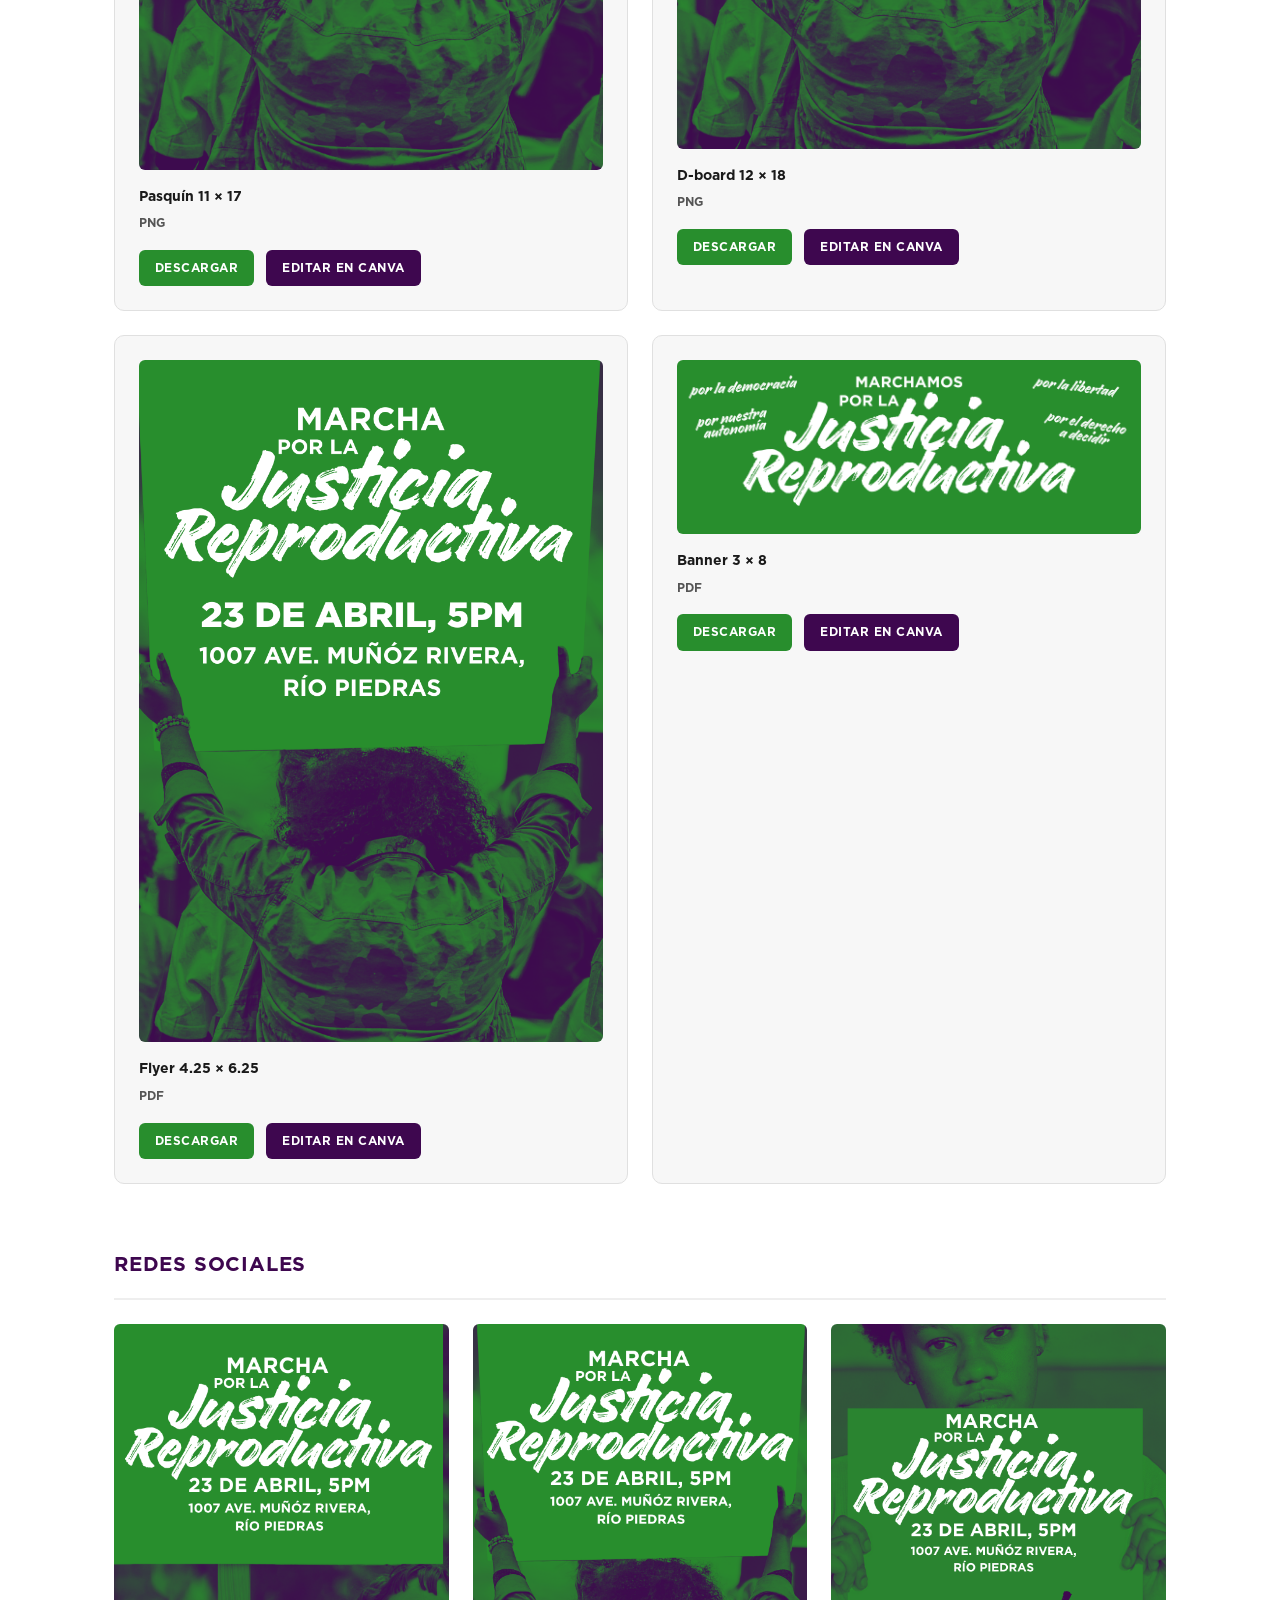
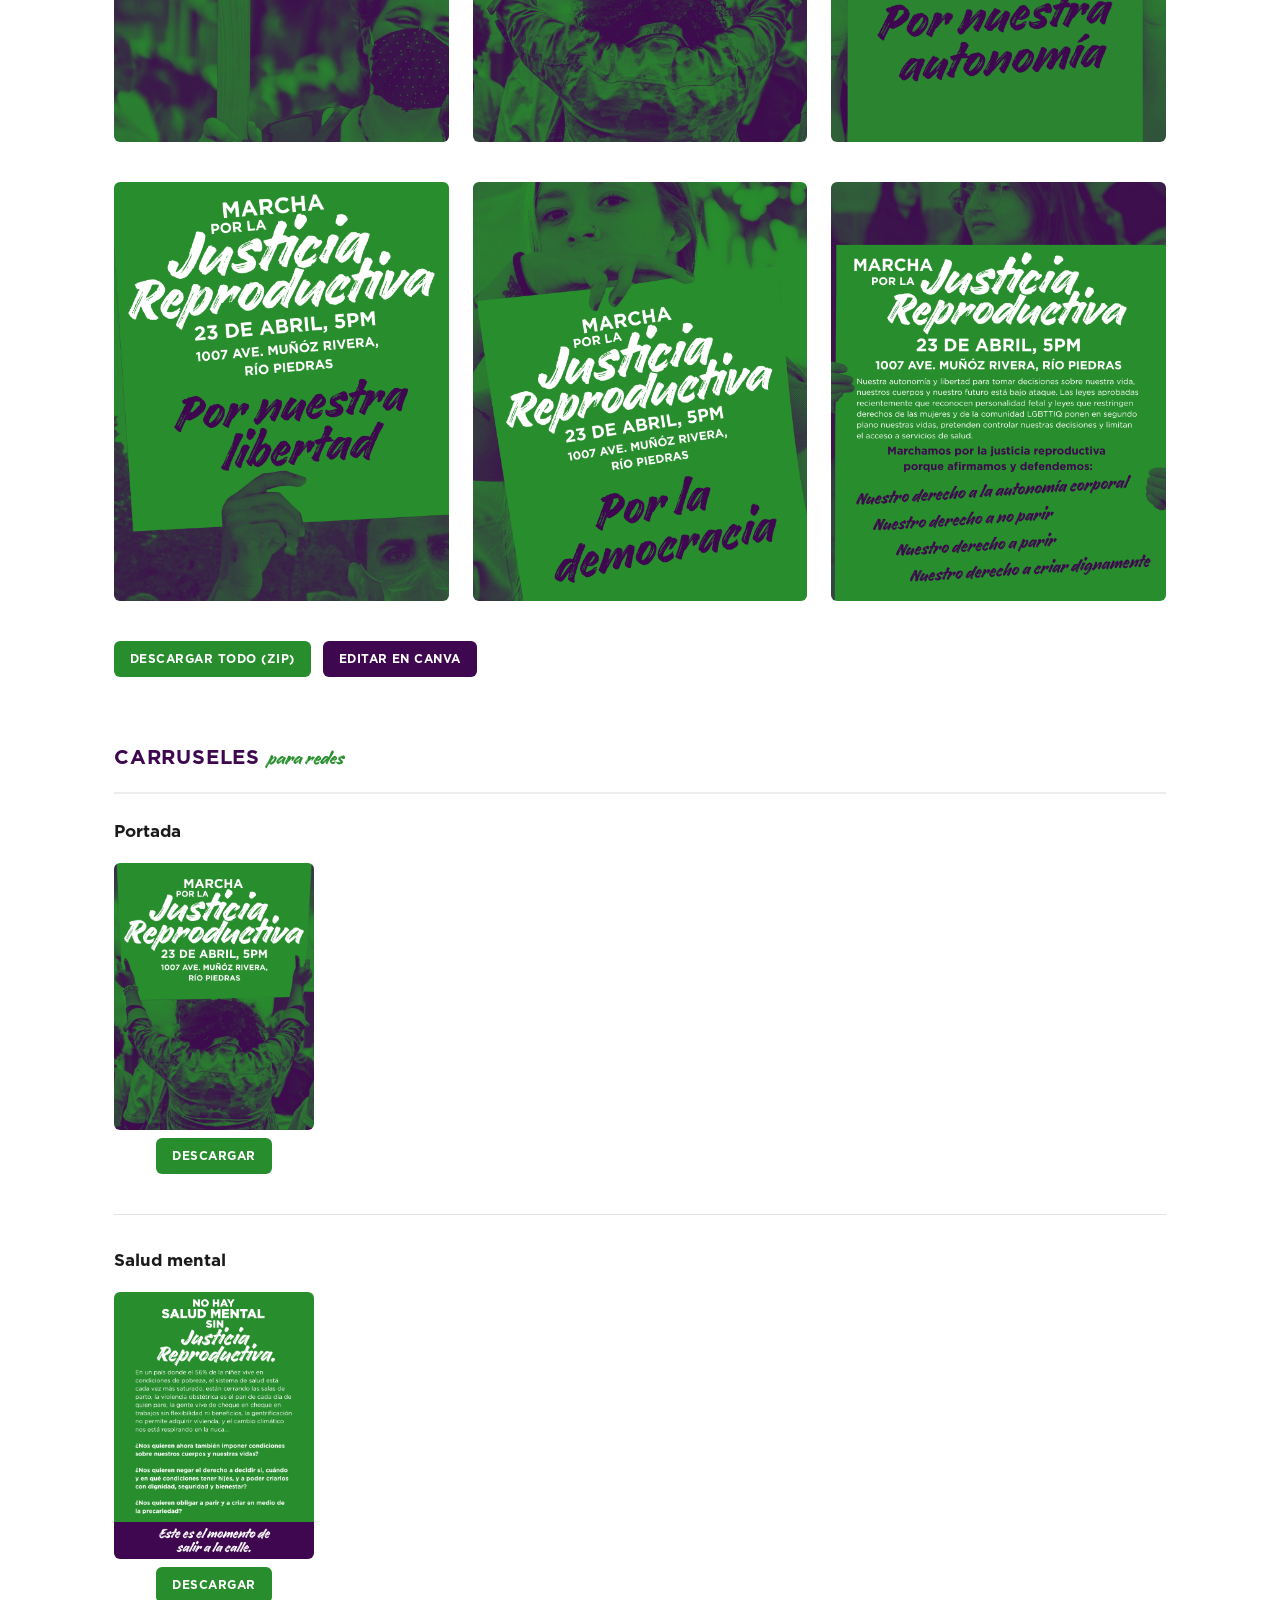
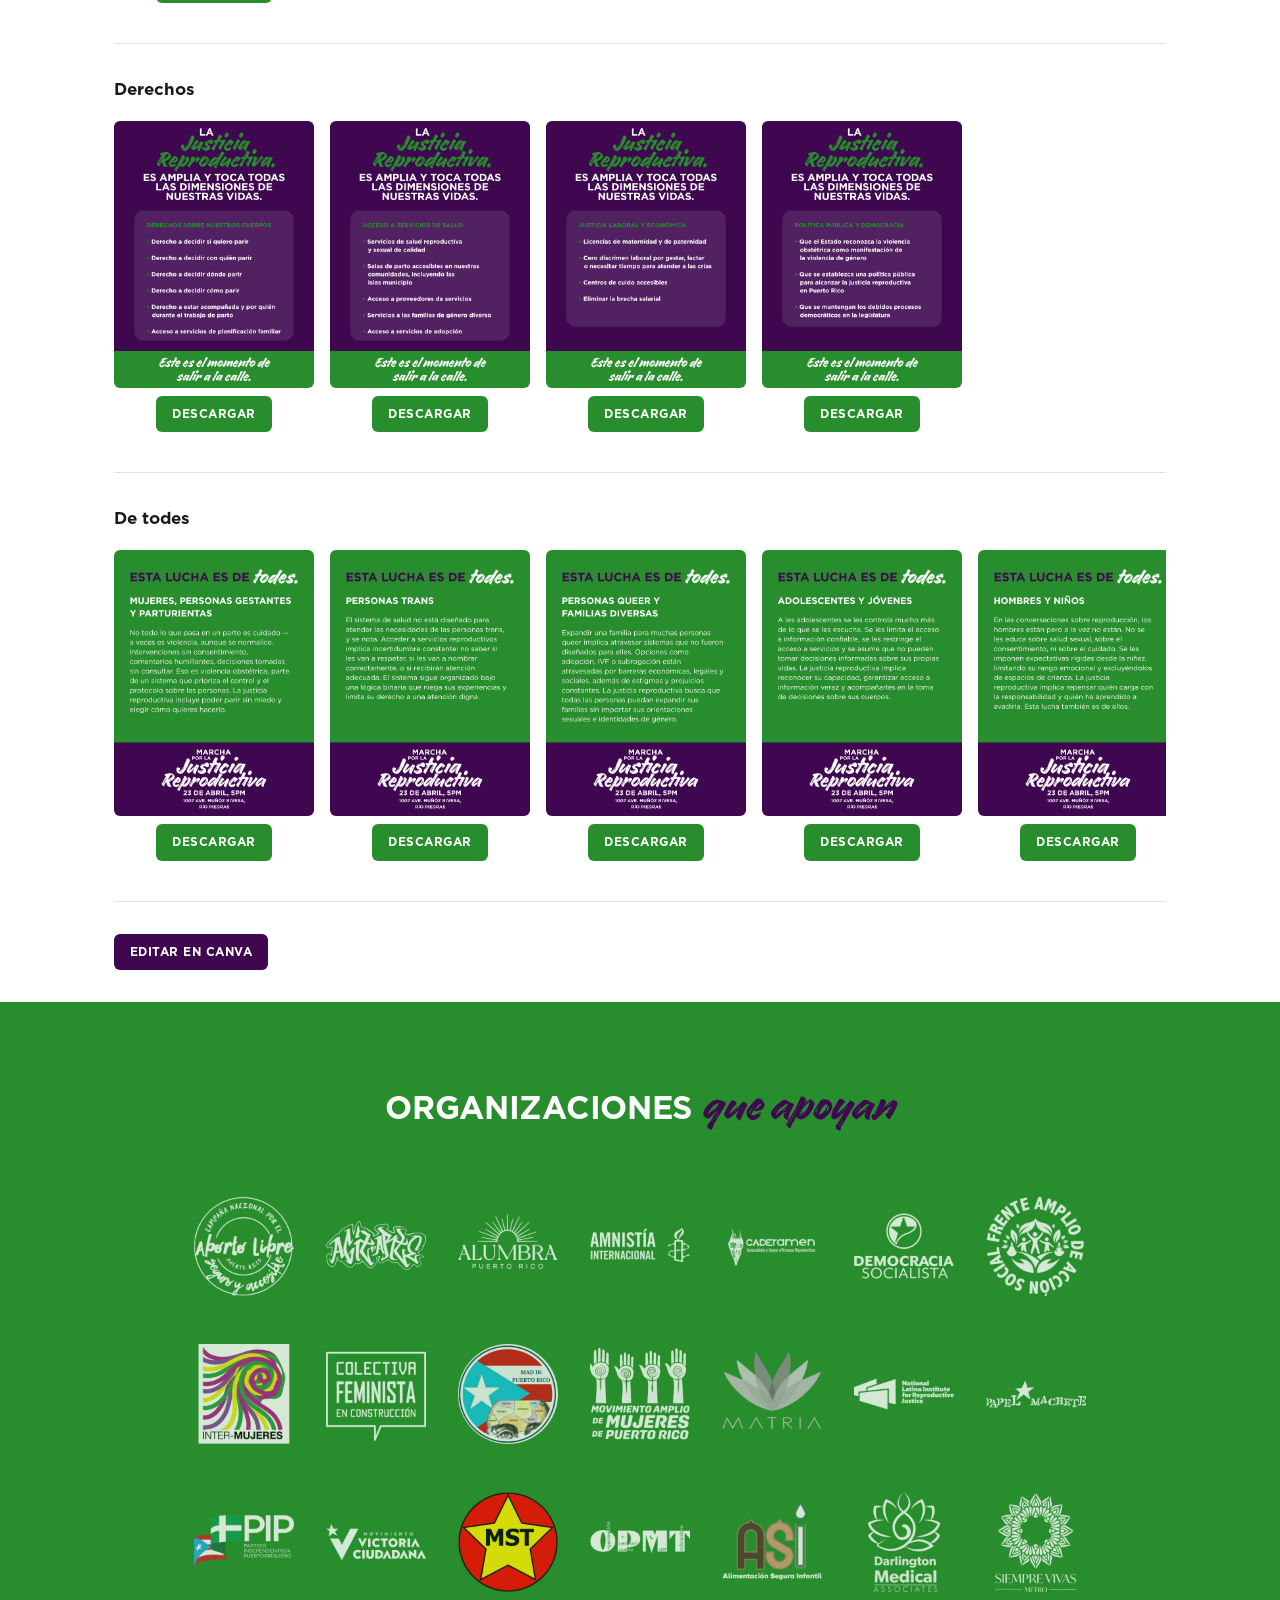
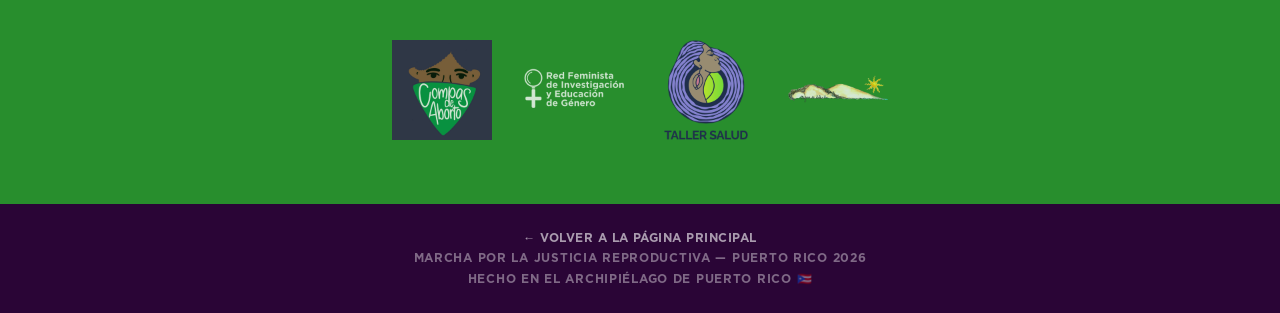
==== commit 050dfd3f: "chore: remove Consentimientos logo from sponsors grid Co-Authored-By: Claude Opus 4.6 (1M context) <" ====
--- a/medios.html
+++ b/medios.html
@@ -234,7 +234,6 @@
         <img src="logos/papel-machete-logo.png" alt="Papel Machete" class="sponsor-logo">
         <img src="logos/pip-logo.png" alt="PIP" class="sponsor-logo">
         <img src="logos/victoria-logo.png" alt="Victoria Ciudadana" class="sponsor-logo">
-        <img src="logos/consentimientos-logo.png" alt="Consentimientos" class="sponsor-logo">
         <img src="logos/mst-logo.png" alt="MST" class="sponsor-logo">
         <img src="logos/opmt-logo.png" alt="OPMT" class="sponsor-logo">
         <img src="logos/asi-logo.png" alt="ASI" class="sponsor-logo">
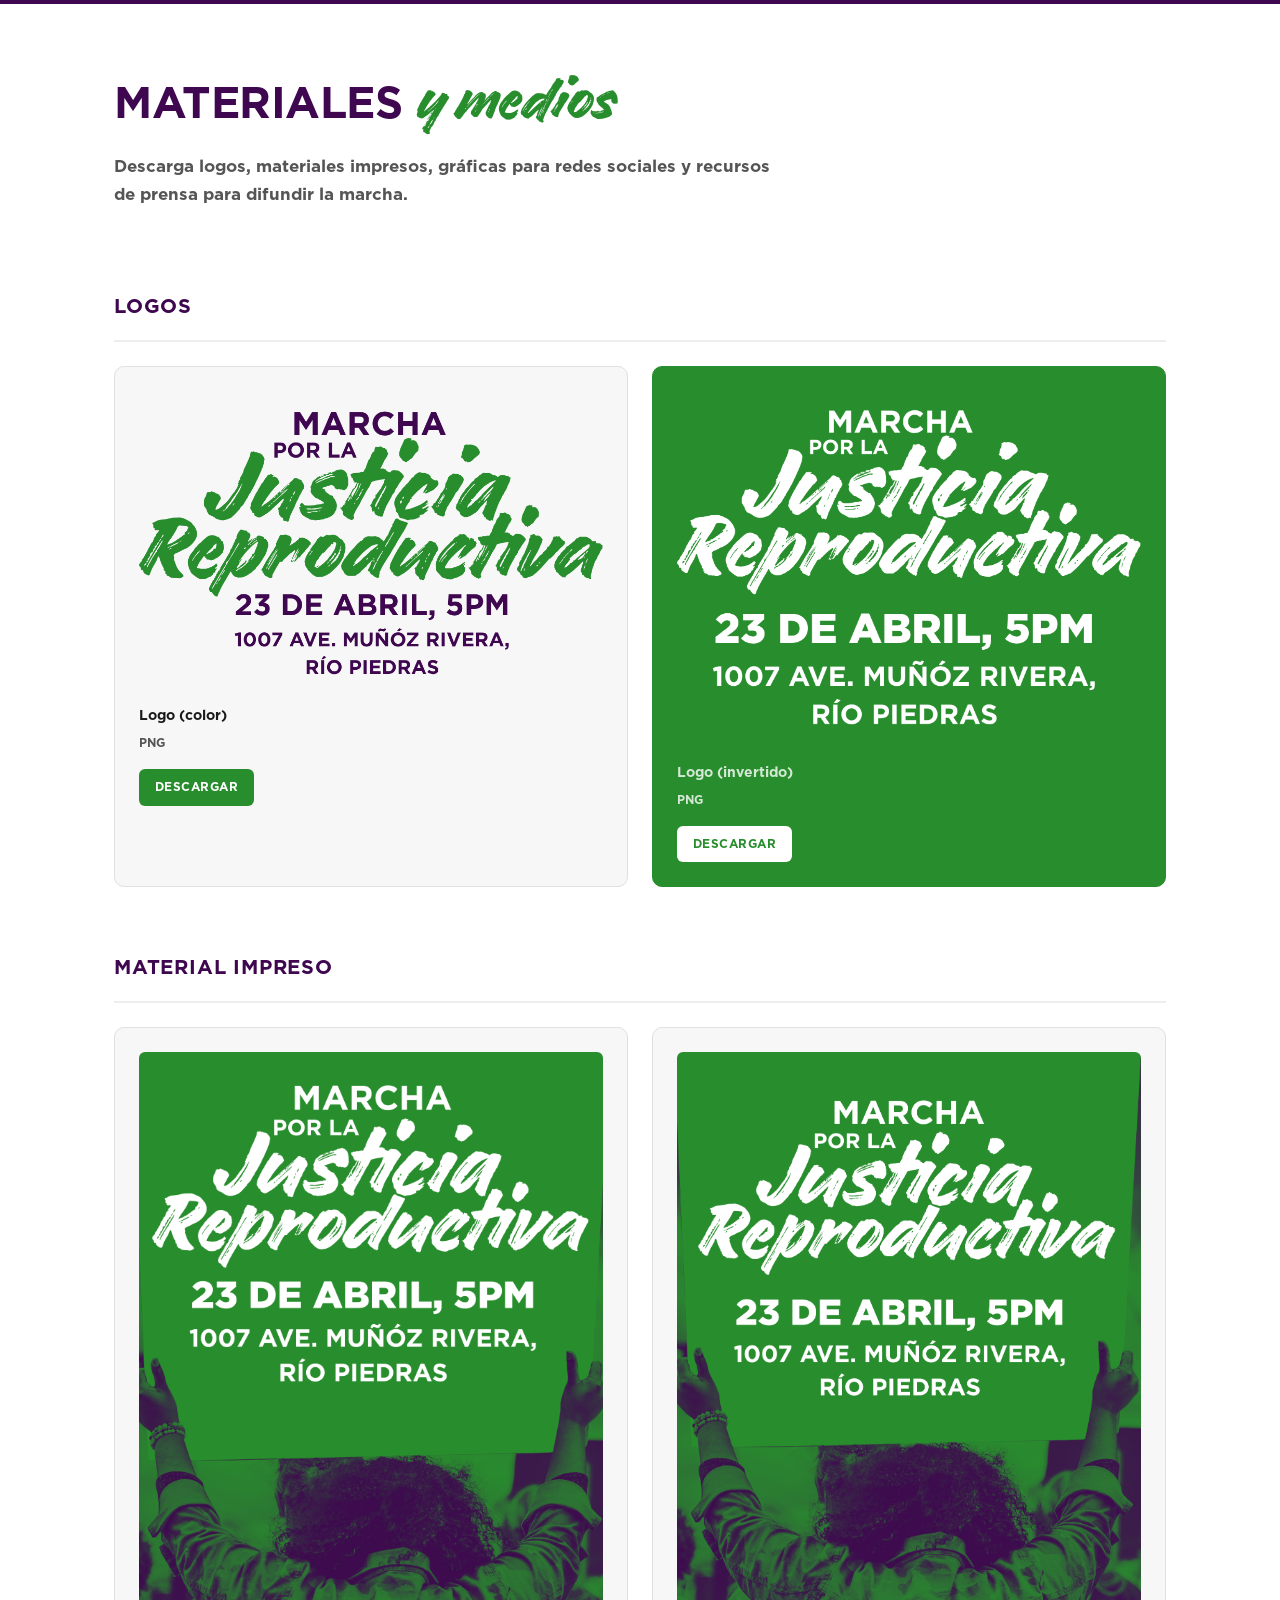
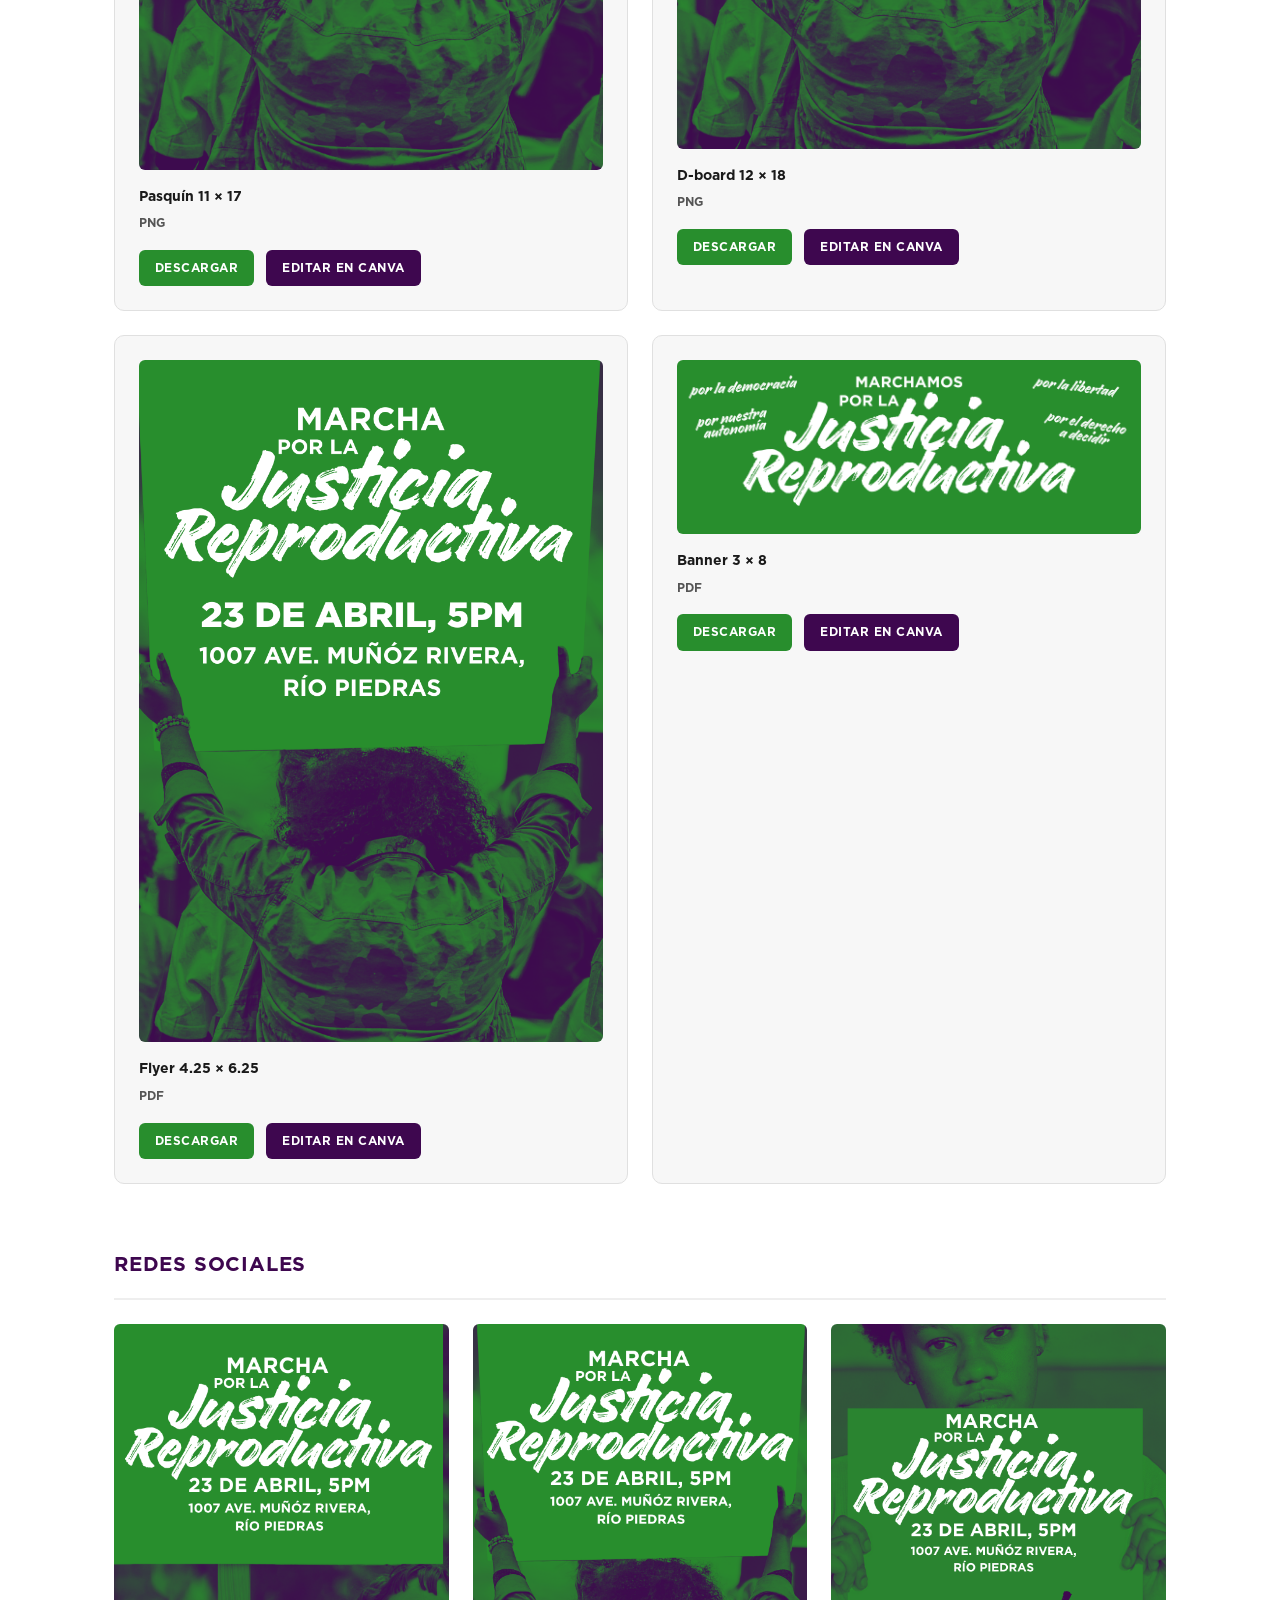
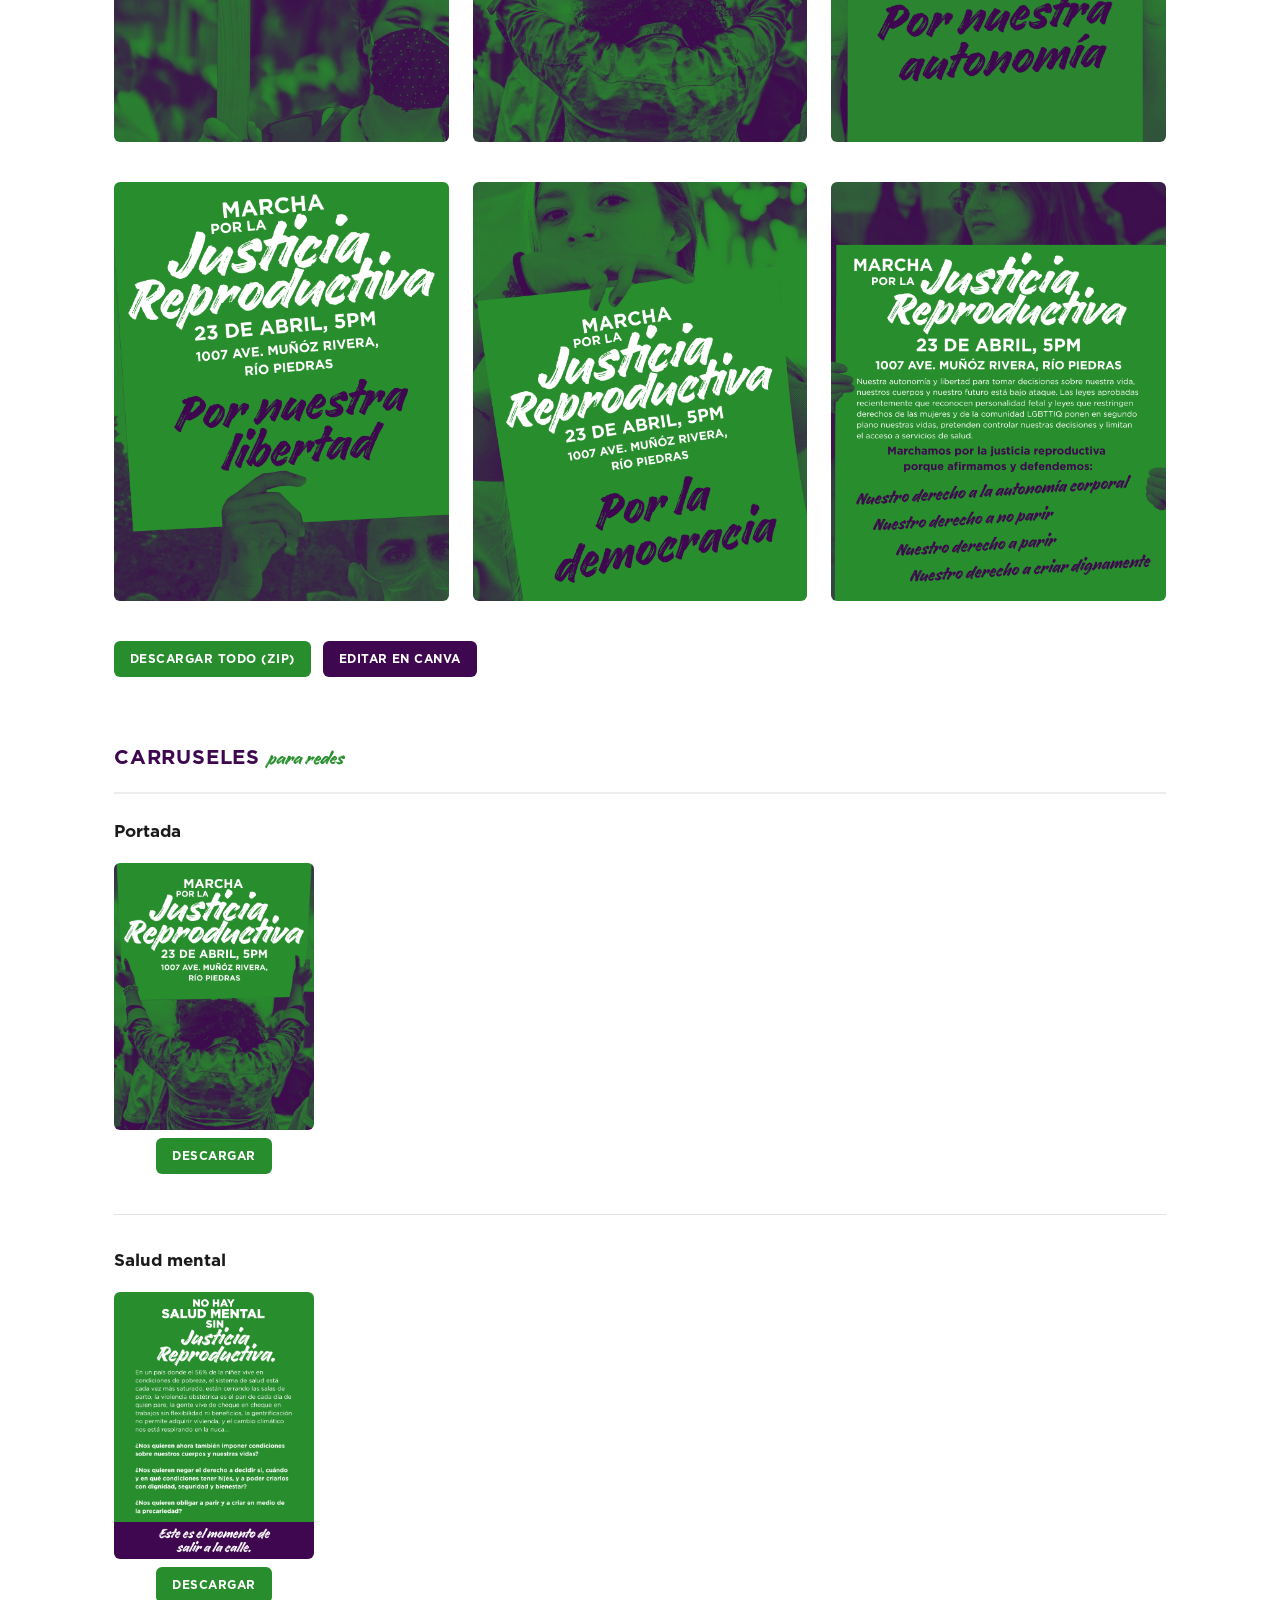
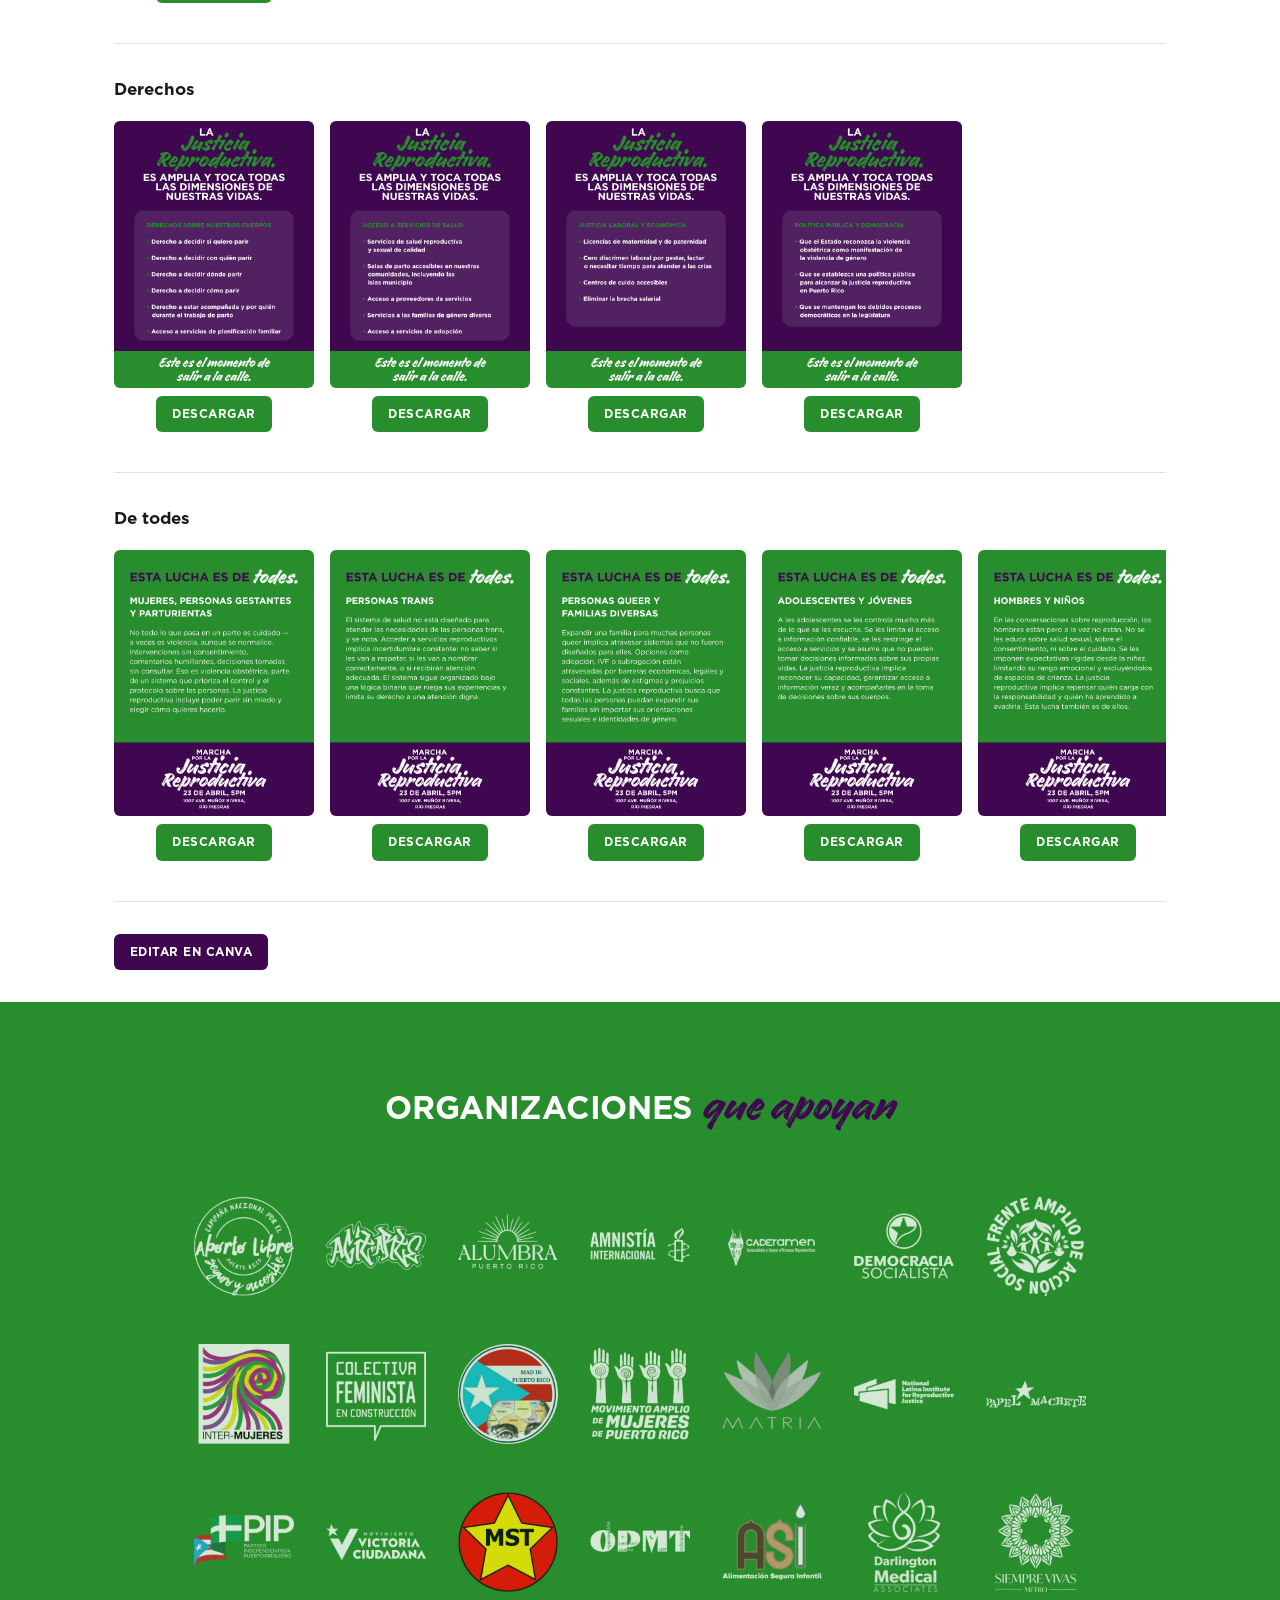
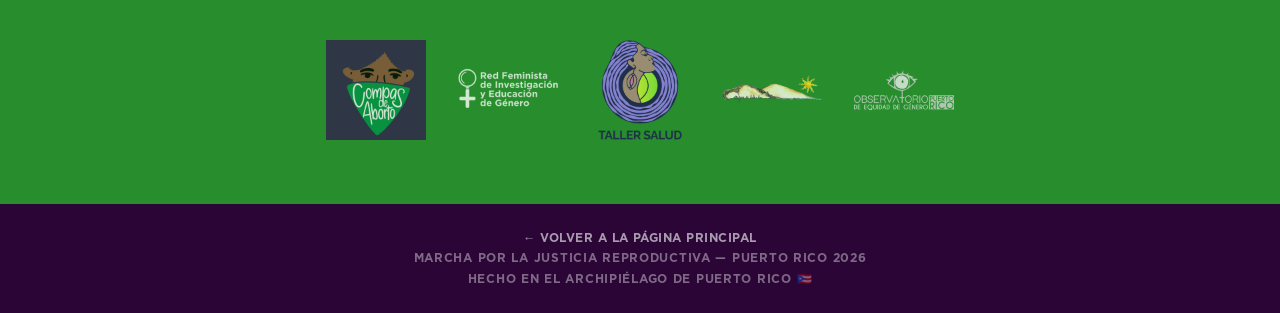
==== commit b7d187a4: "feat: add Observatorio logo to sponsors grid Co-Authored-By: Claude Opus 4.7 (1M context) <noreply@a" ====
--- a/medios.html
+++ b/medios.html
@@ -243,6 +243,7 @@
         <img src="logos/red-feminista-logo.png" alt="Red Feminista" class="sponsor-logo">
         <img src="logos/taller-salud-logo.png" alt="Taller Salud" class="sponsor-logo">
         <img src="logos/mujeres-de-la-isla-logo.png" alt="Mujeres de la Isla" class="sponsor-logo">
+        <img src="logos/observatorio-logo.png" alt="Observatorio" class="sponsor-logo">
       </div>
     </div>
   </section>
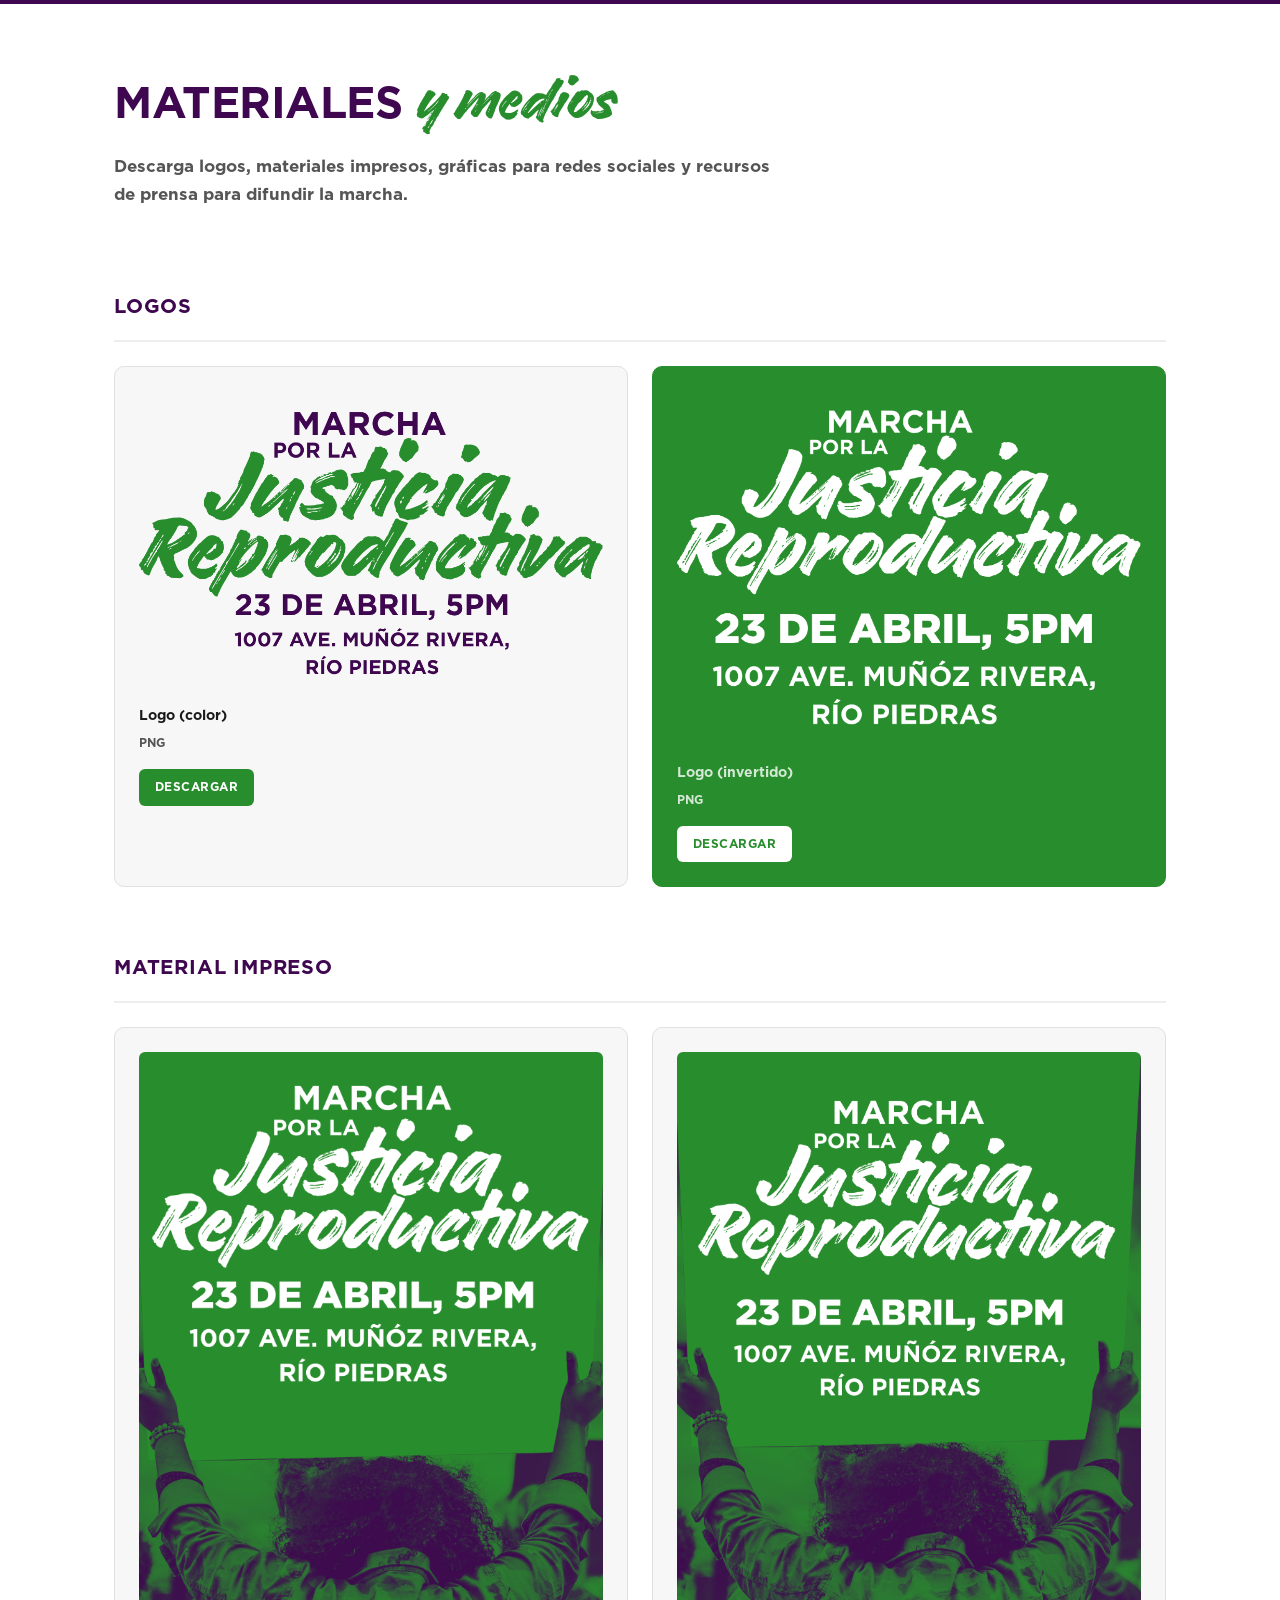
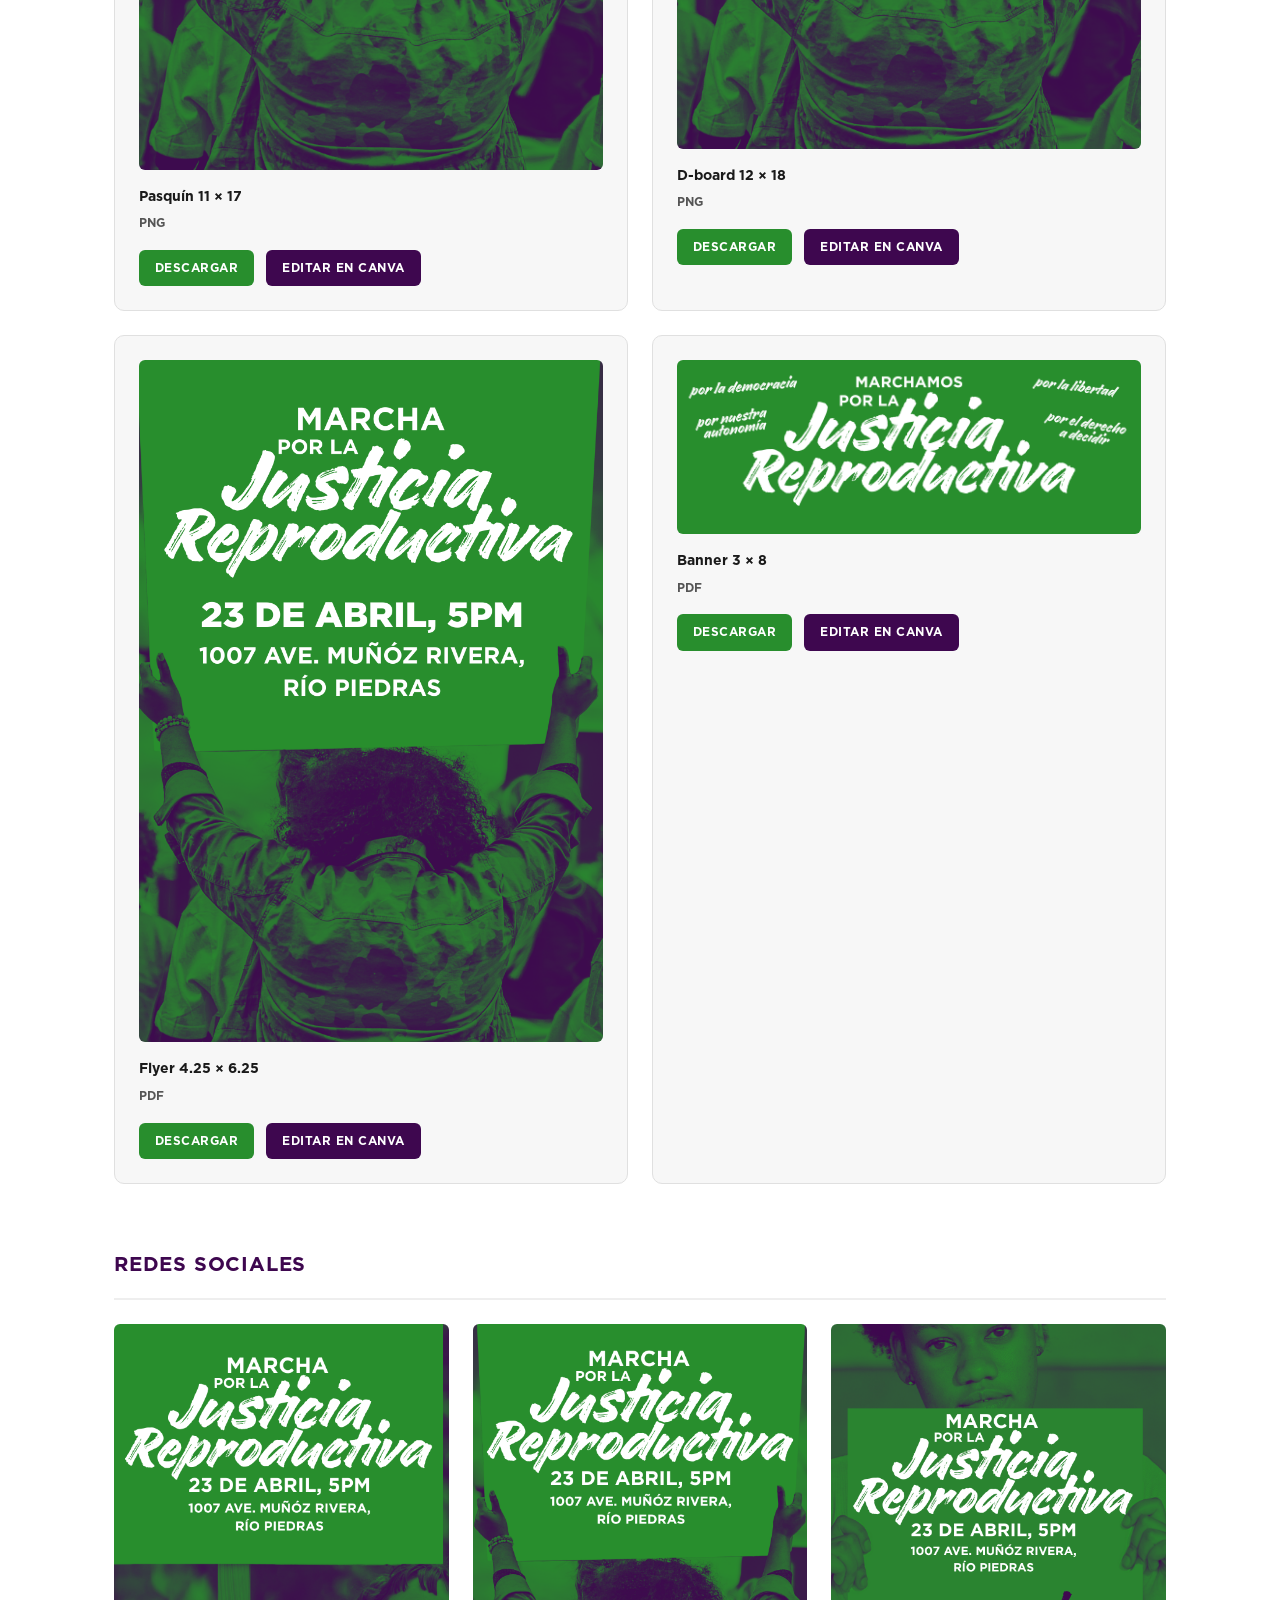
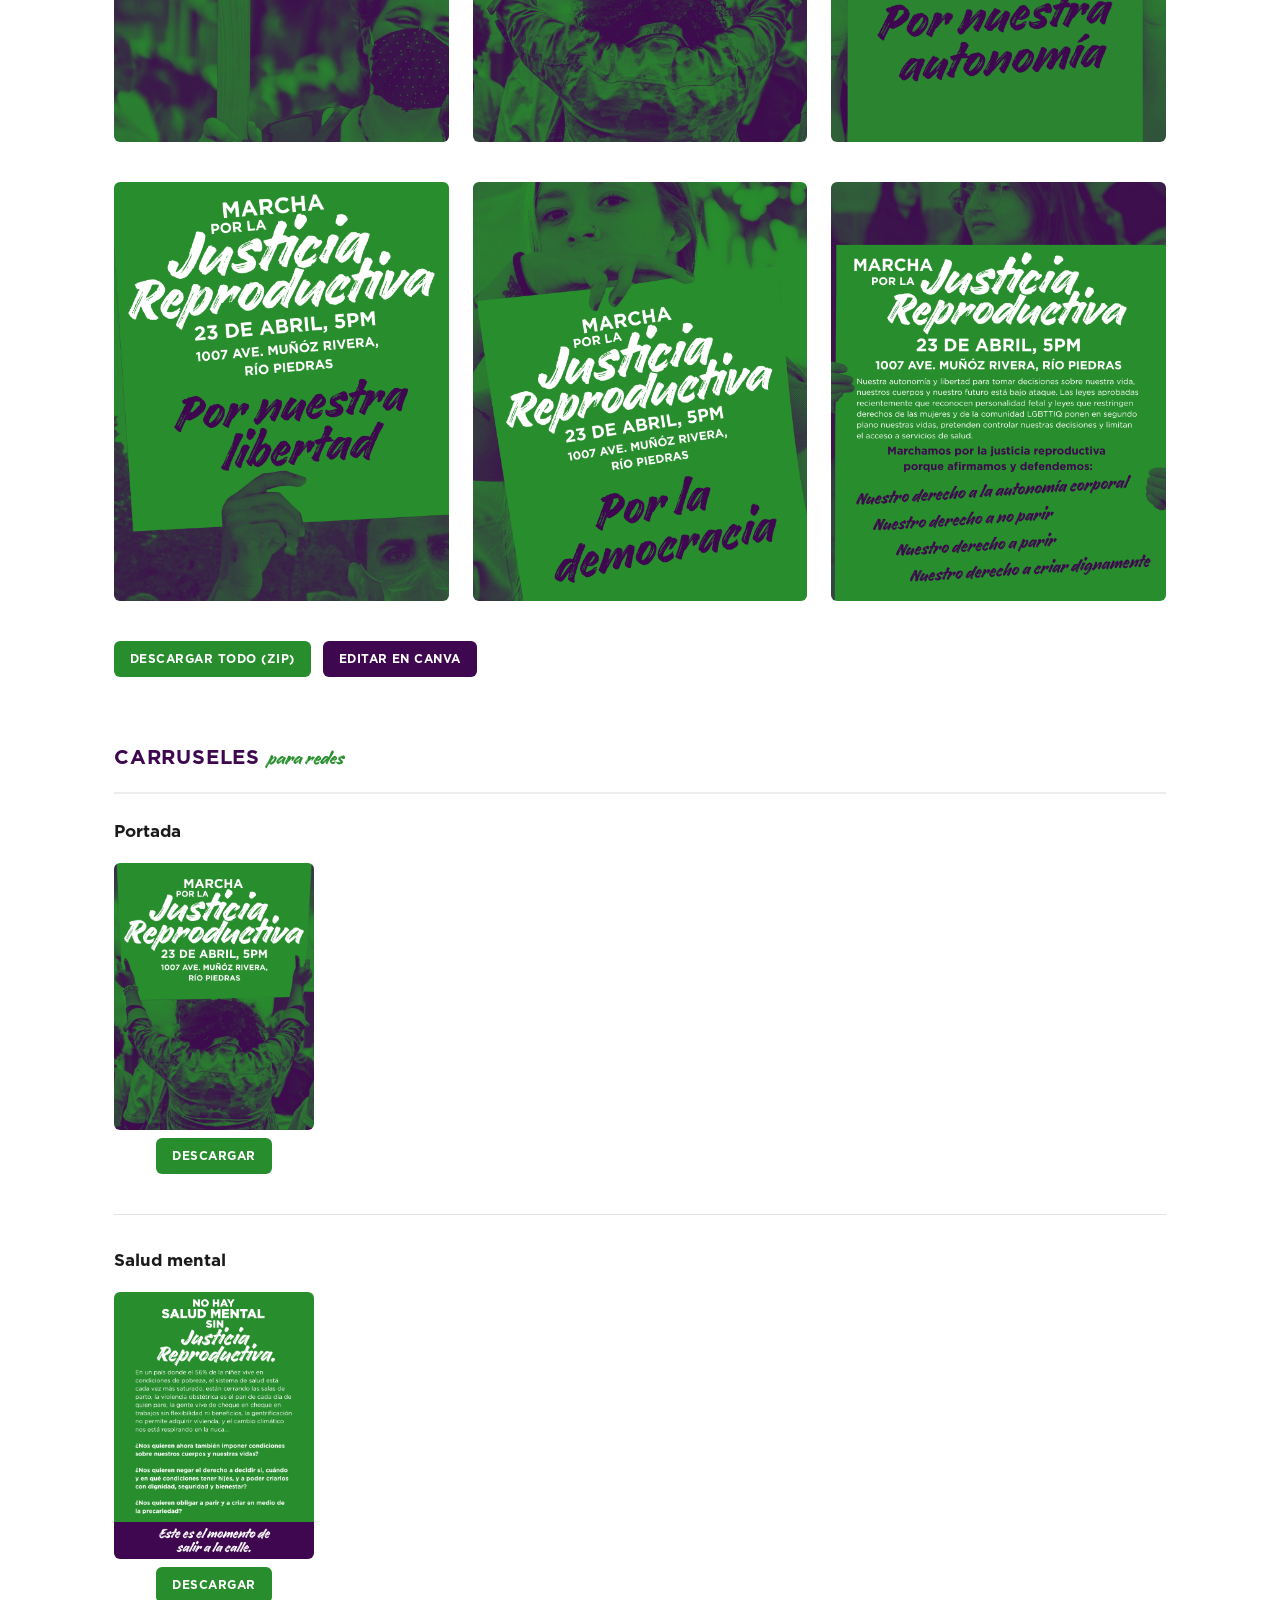
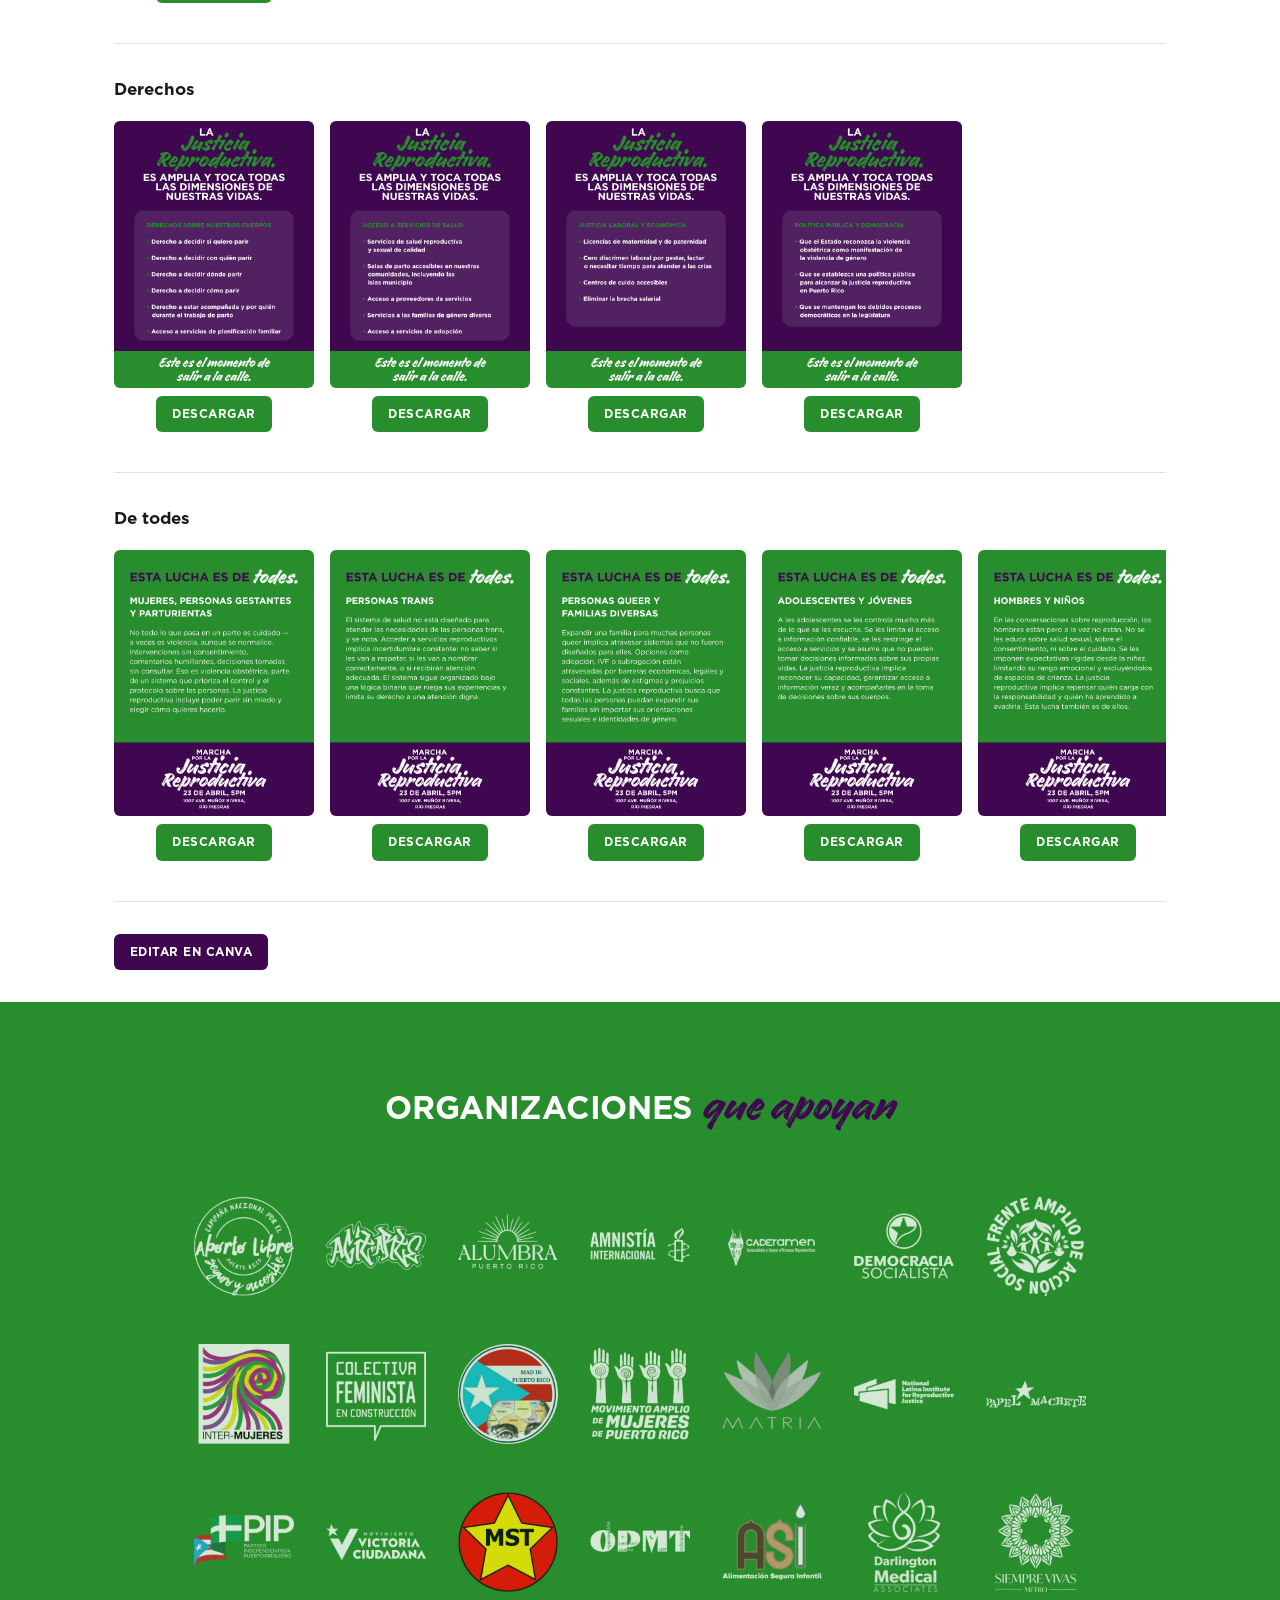
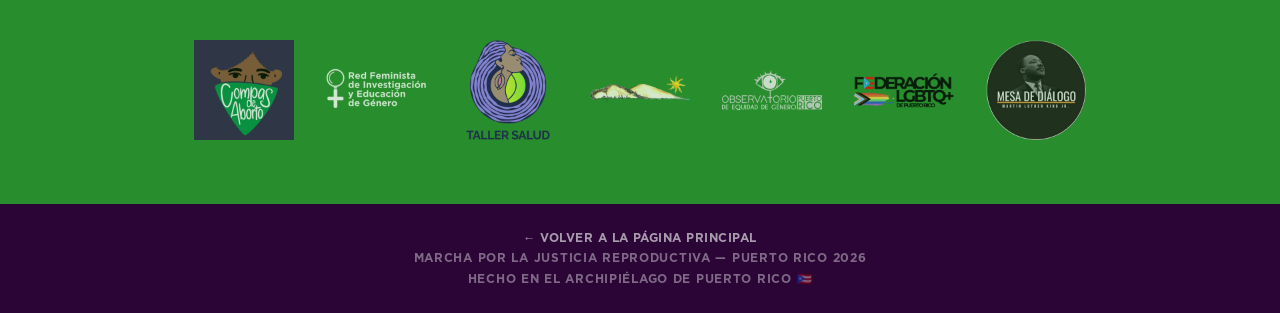
==== commit f93fa24f: "feat: add Federación LGBTQ+ and Mesa MLK logos to sponsors grid Co-Authored-By: Claude Opus 4.7 (1M " ====
--- a/medios.html
+++ b/medios.html
@@ -244,6 +244,8 @@
         <img src="logos/taller-salud-logo.png" alt="Taller Salud" class="sponsor-logo">
         <img src="logos/mujeres-de-la-isla-logo.png" alt="Mujeres de la Isla" class="sponsor-logo">
         <img src="logos/observatorio-logo.png" alt="Observatorio" class="sponsor-logo">
+        <img src="logos/federacion-lgbtq-logo.png" alt="Federación LGBTQ+" class="sponsor-logo">
+        <img src="logos/mesa-mlk-logo.png" alt="Mesa MLK" class="sponsor-logo">
       </div>
     </div>
   </section>
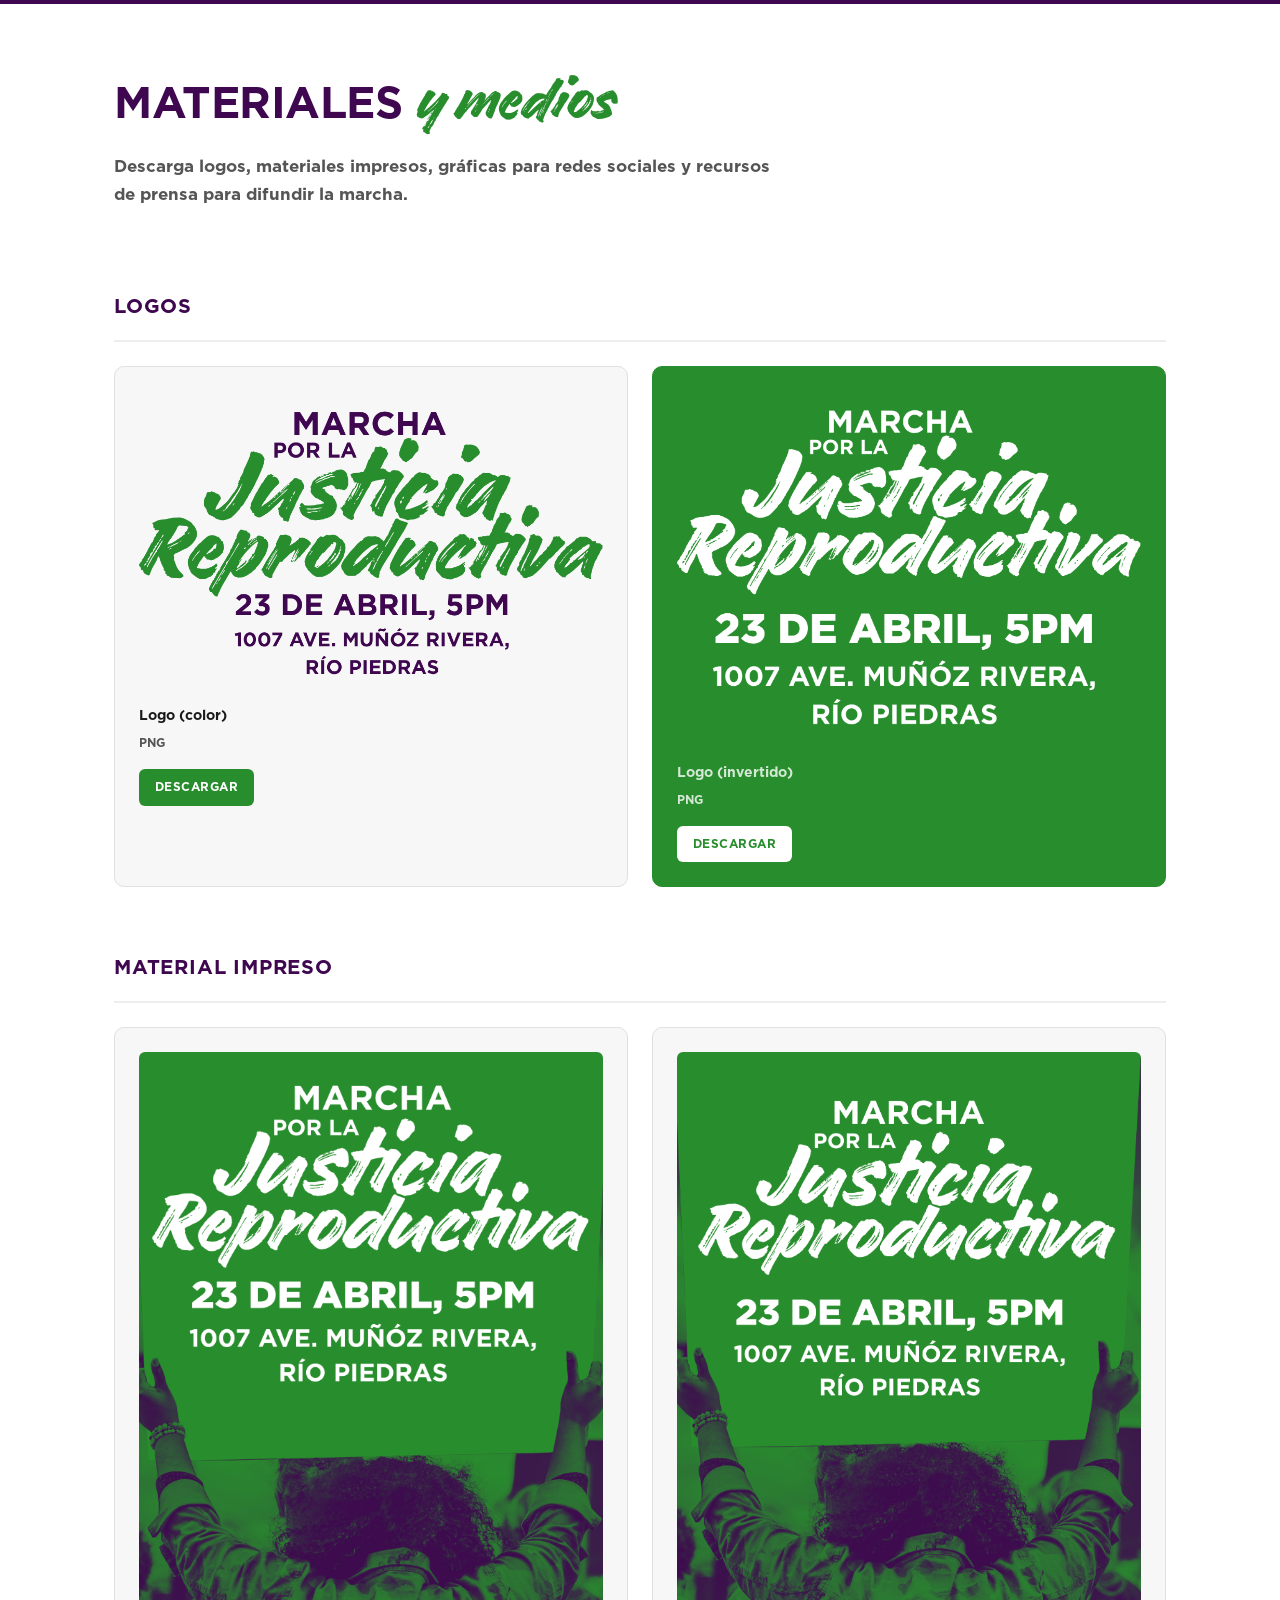
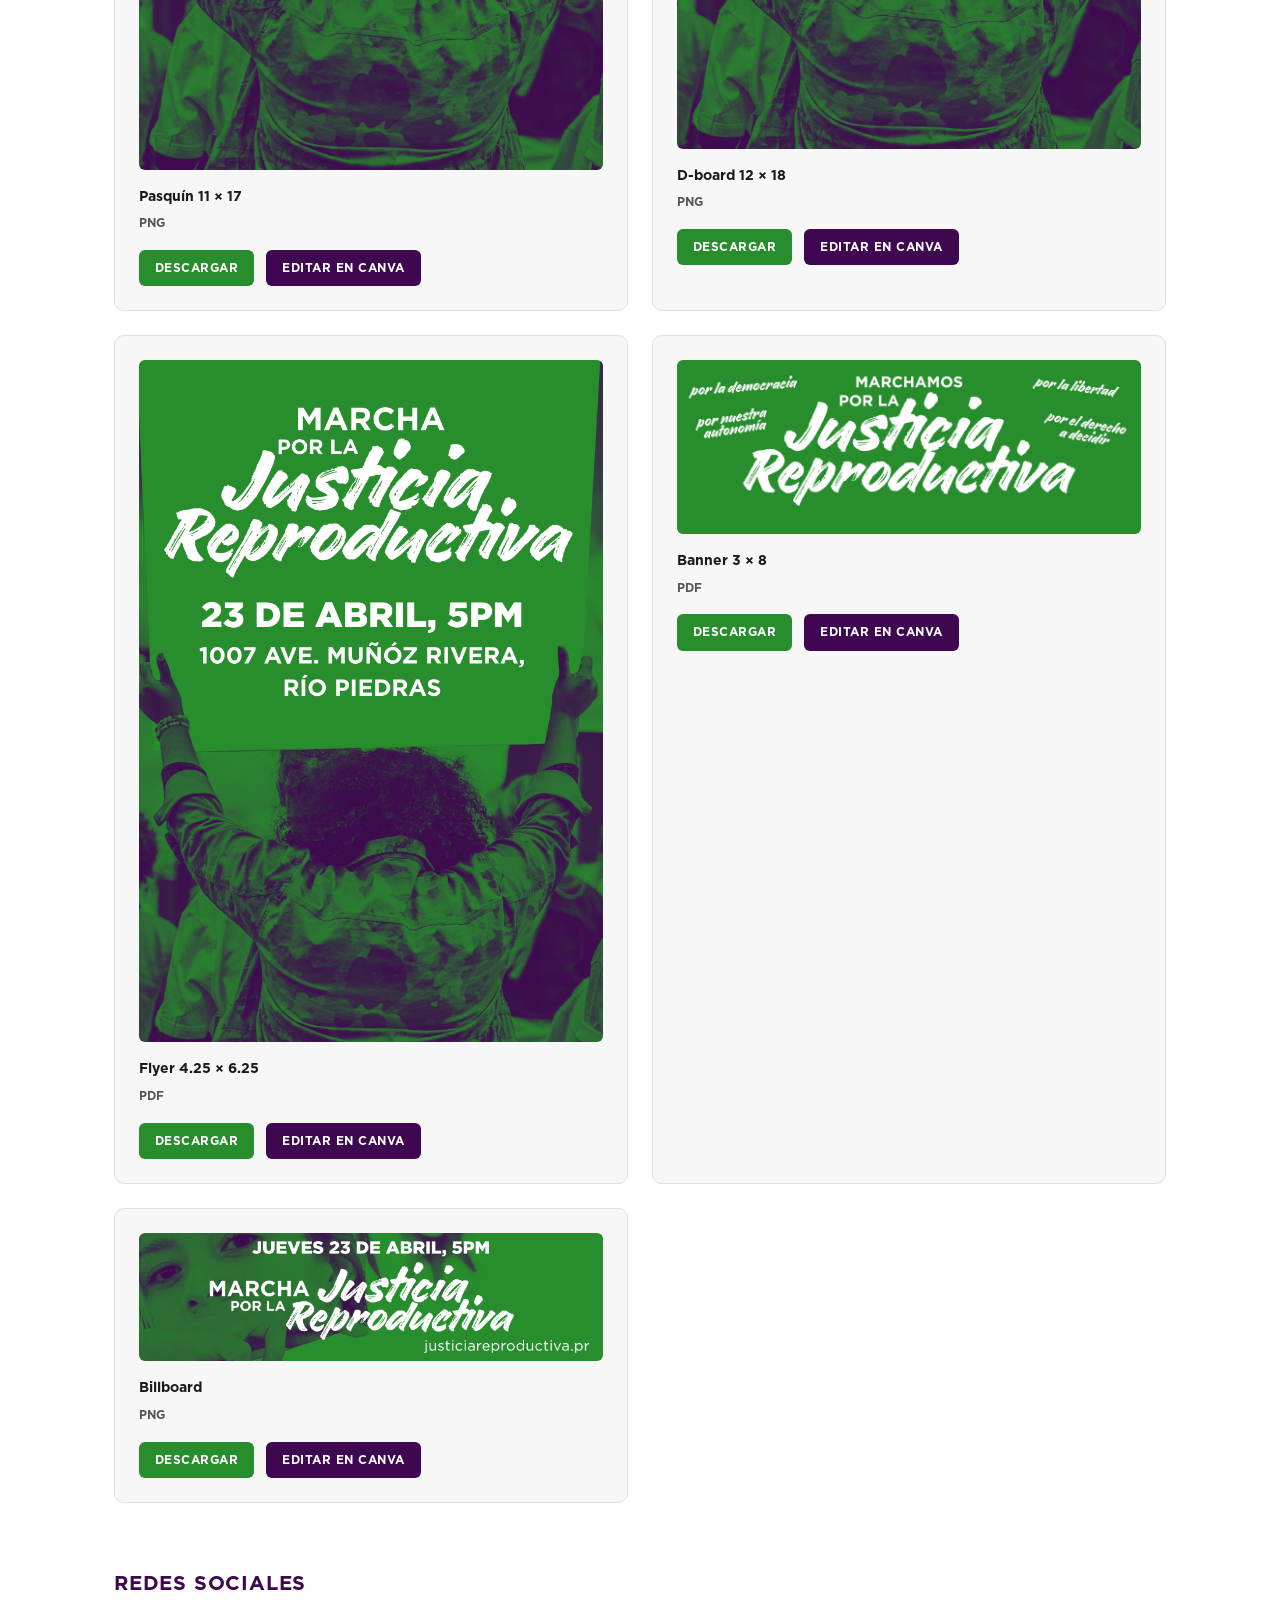
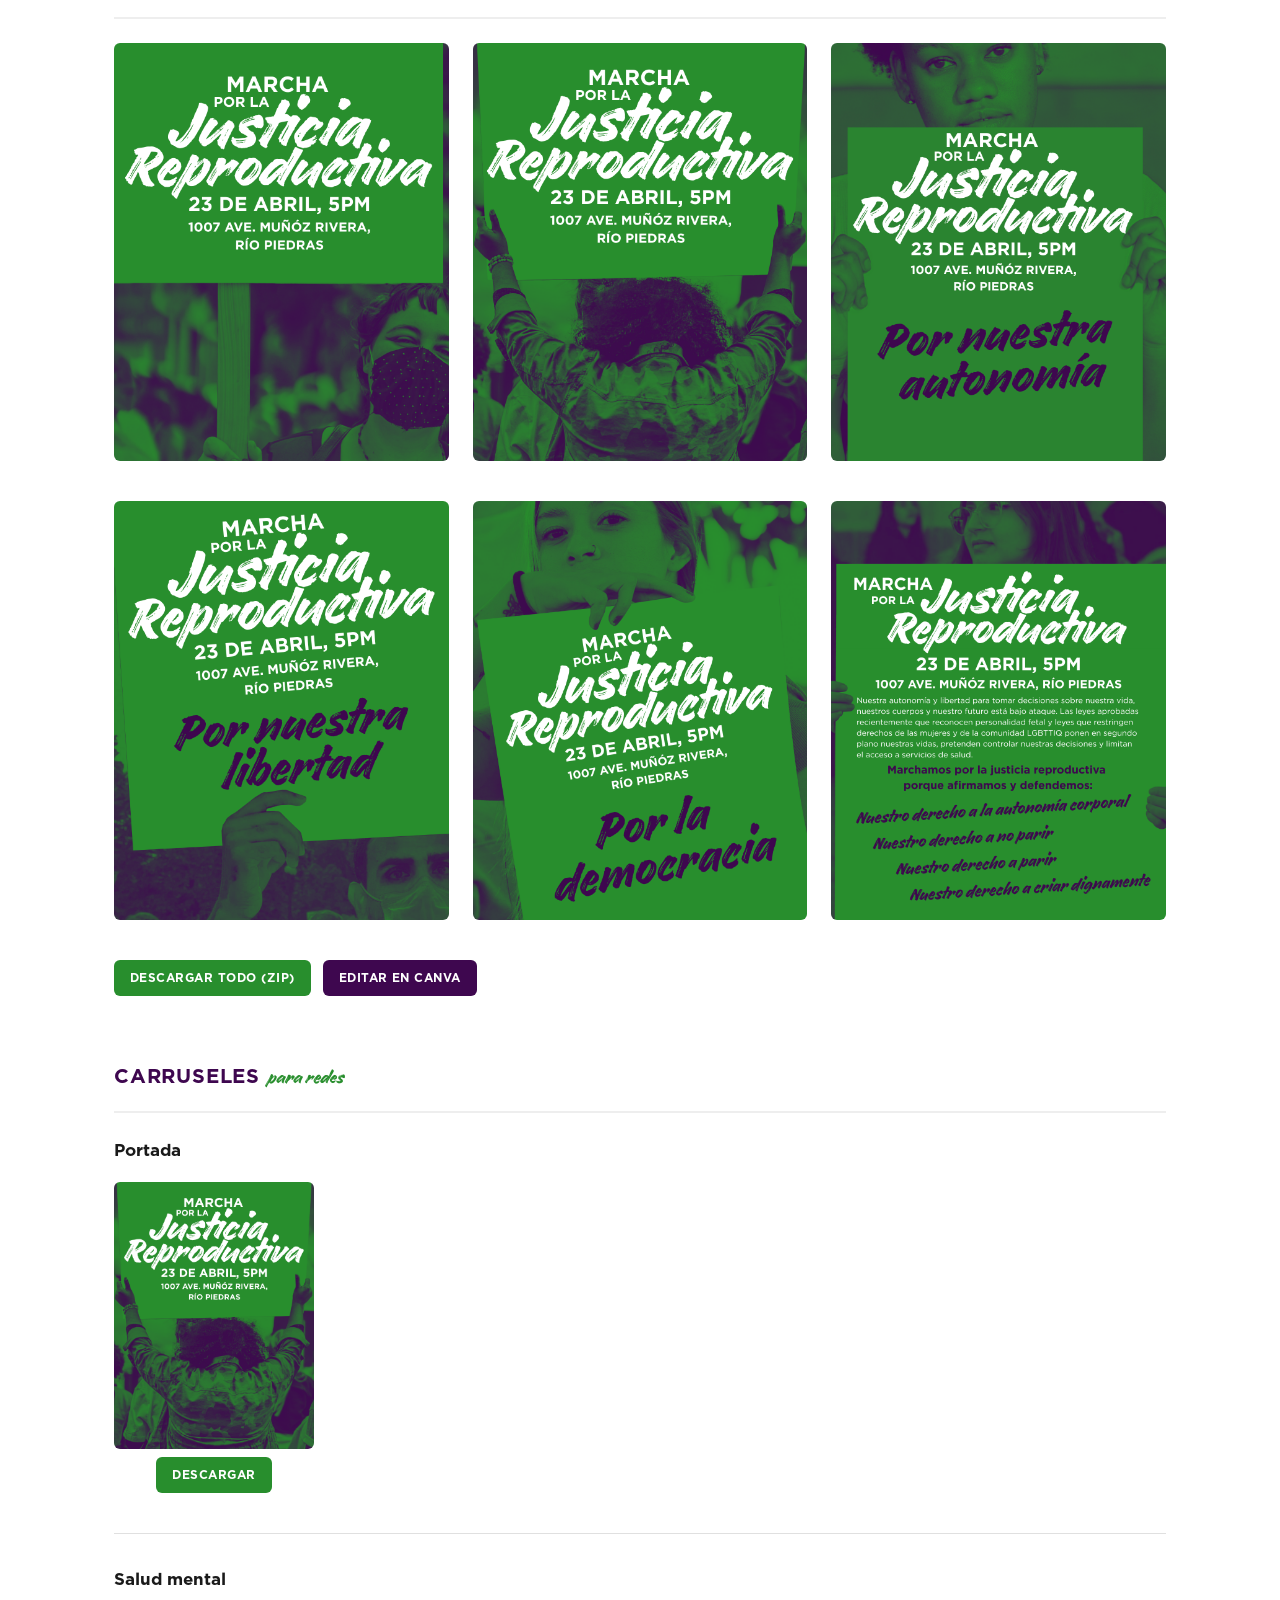
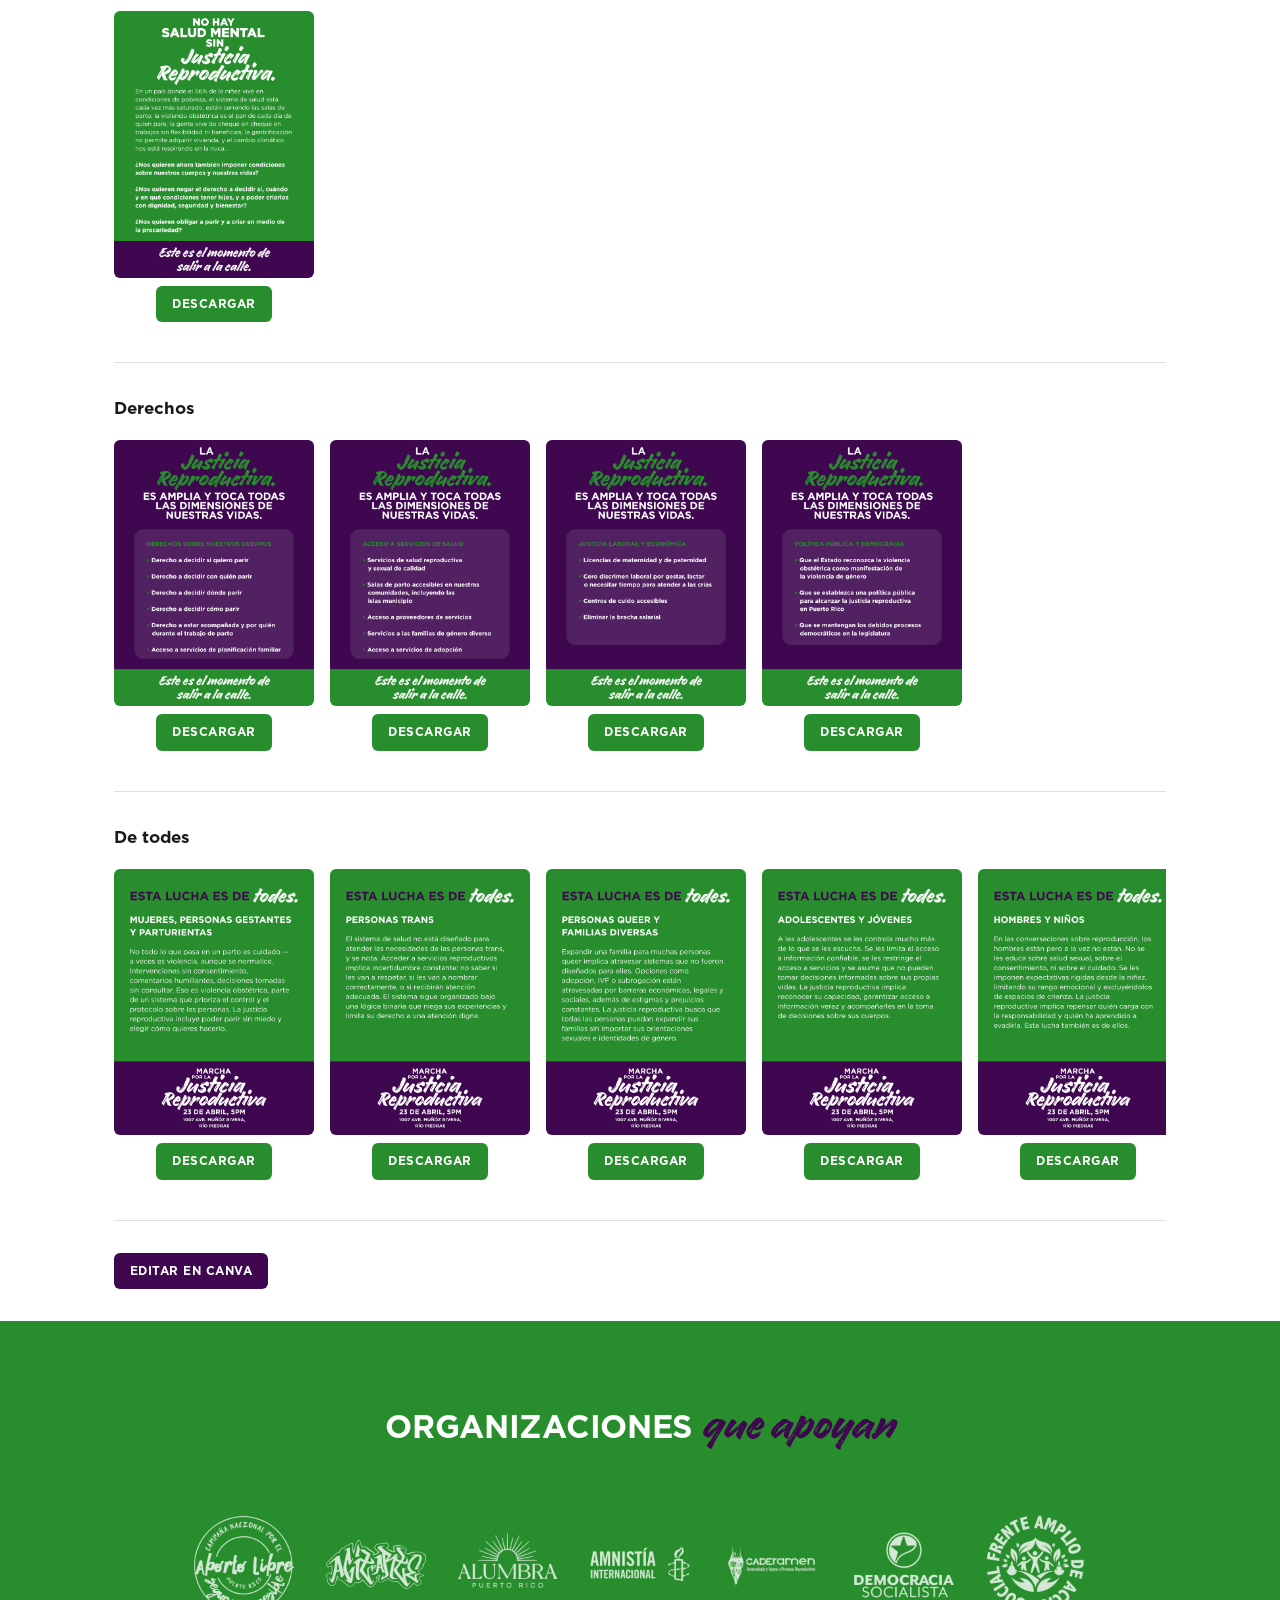
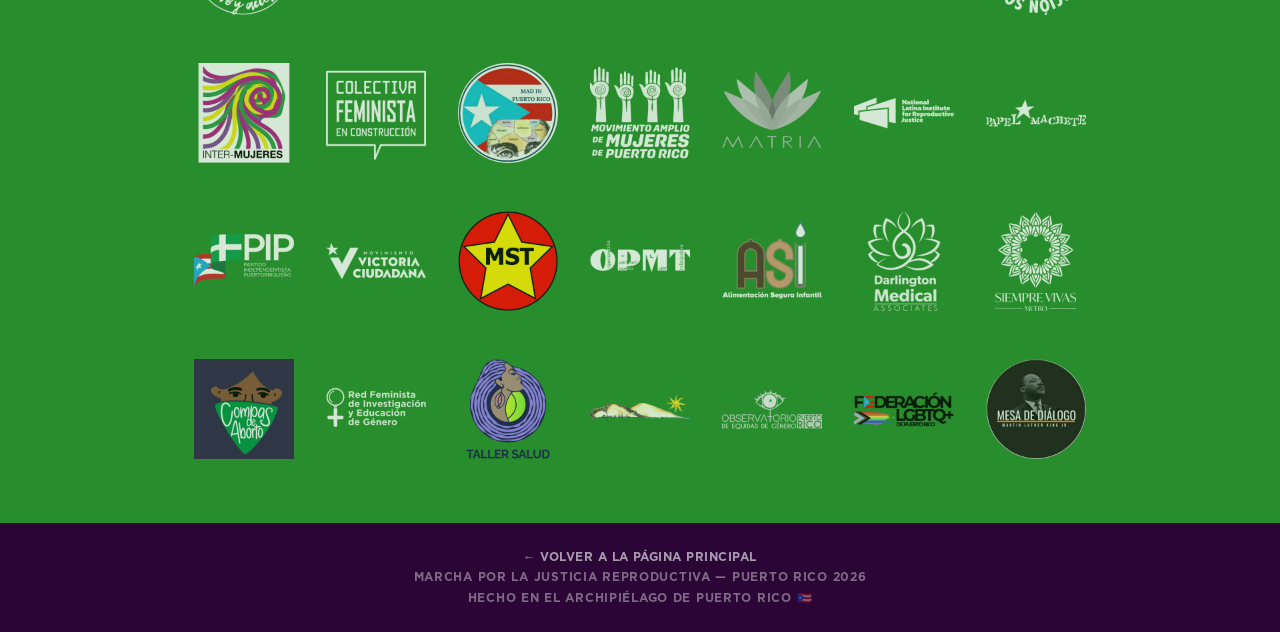
==== commit 6b19c45f: "feat: add billboard artwork to media downloads Co-Authored-By: Claude Opus 4.7 (1M context) <noreply" ====
--- a/medios.html
+++ b/medios.html
@@ -92,6 +92,17 @@
             <div class="medios-card-actions">
               <a href="descargas/23a%20%E2%80%94%20Banner%203%20x%208.pdf" download class="medios-card-download">Descargar</a>
               <a href="https://canva.link/2di4ytntqwqhy8f" target="_blank" rel="noopener" class="medios-card-canva">Editar en Canva</a>
+            </div>
+          </div>
+        </div>
+        <div class="medios-card">
+          <img src="descargas/23a%20%E2%80%94%20Billboard.png" alt="Billboard — Marcha por la Justicia Reproductiva" class="medios-card-preview-img">
+          <div class="medios-card-body">
+            <p class="medios-card-name">Billboard</p>
+            <p class="medios-card-meta">PNG</p>
+            <div class="medios-card-actions">
+              <a href="descargas/23a%20%E2%80%94%20Billboard.png" download class="medios-card-download">Descargar</a>
+              <a href="https://canva.link/sd3avn051wzwf7t" target="_blank" rel="noopener" class="medios-card-canva">Editar en Canva</a>
             </div>
           </div>
         </div>
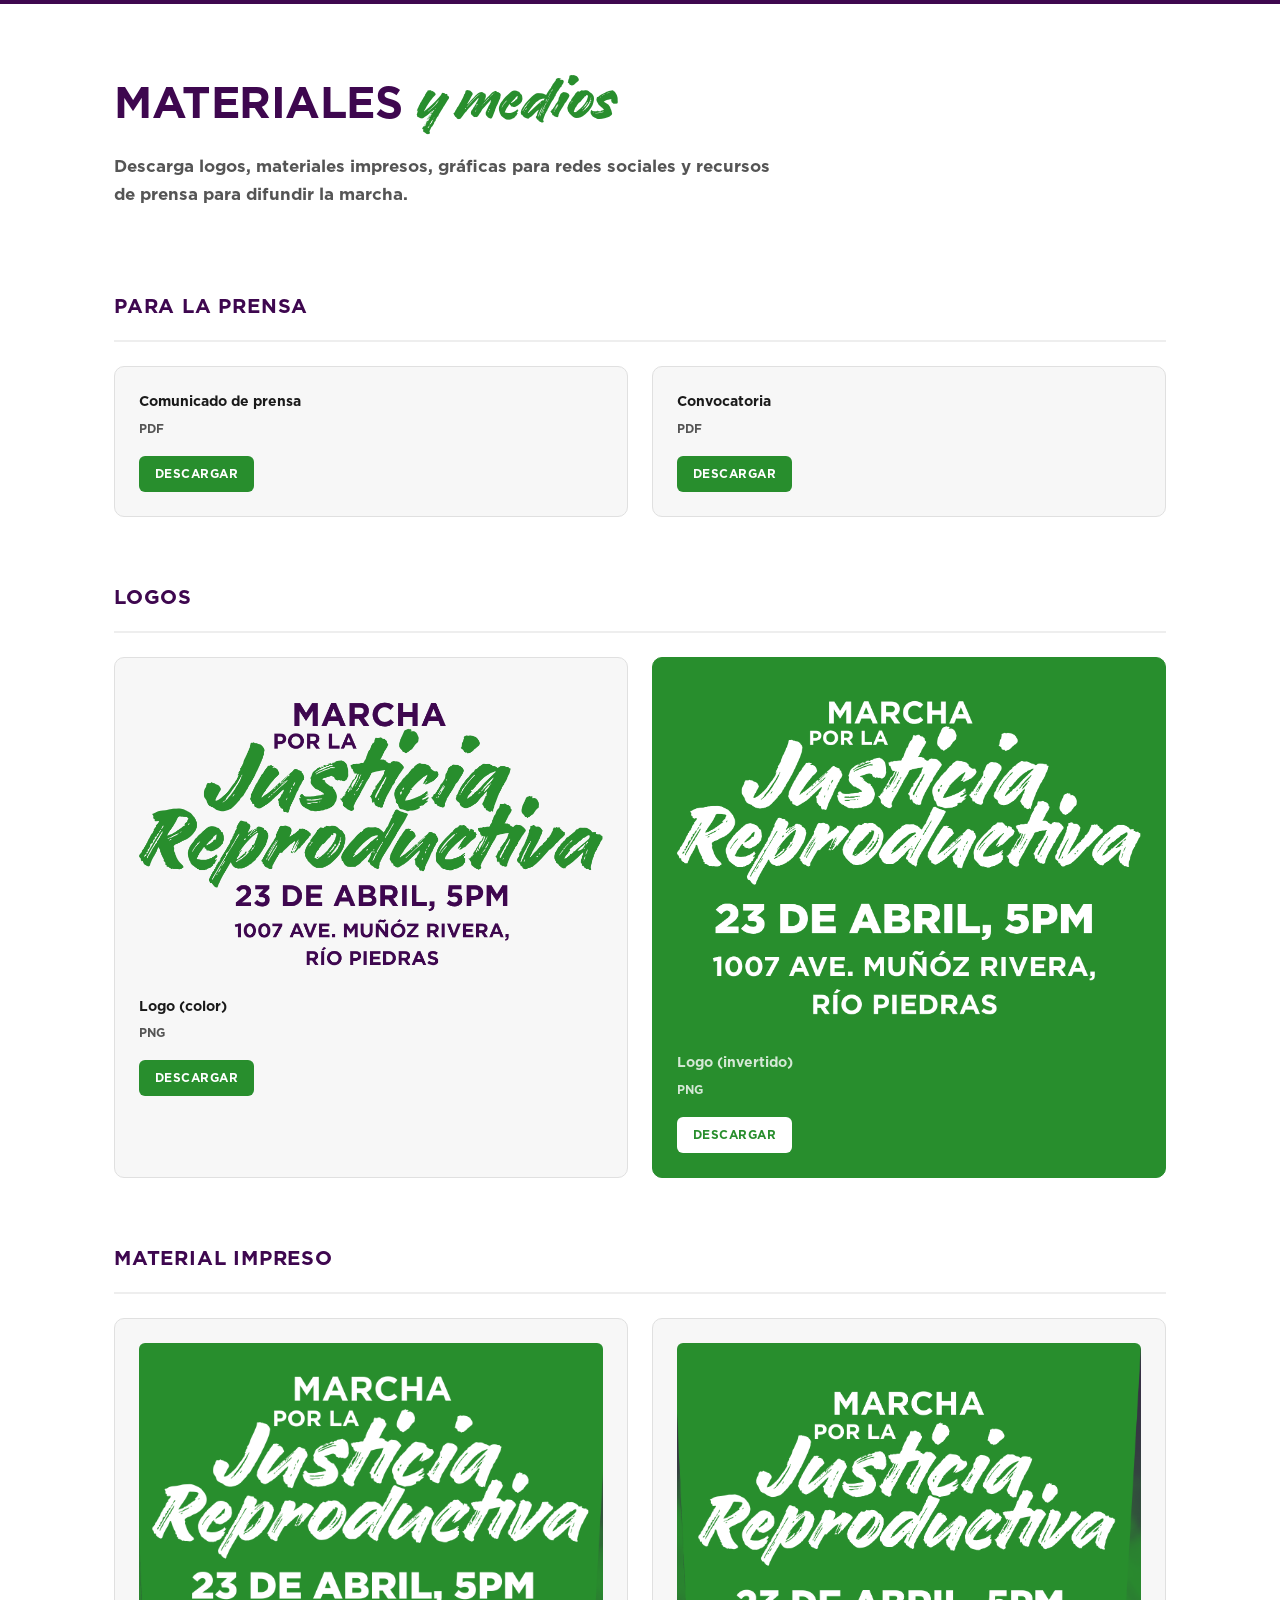
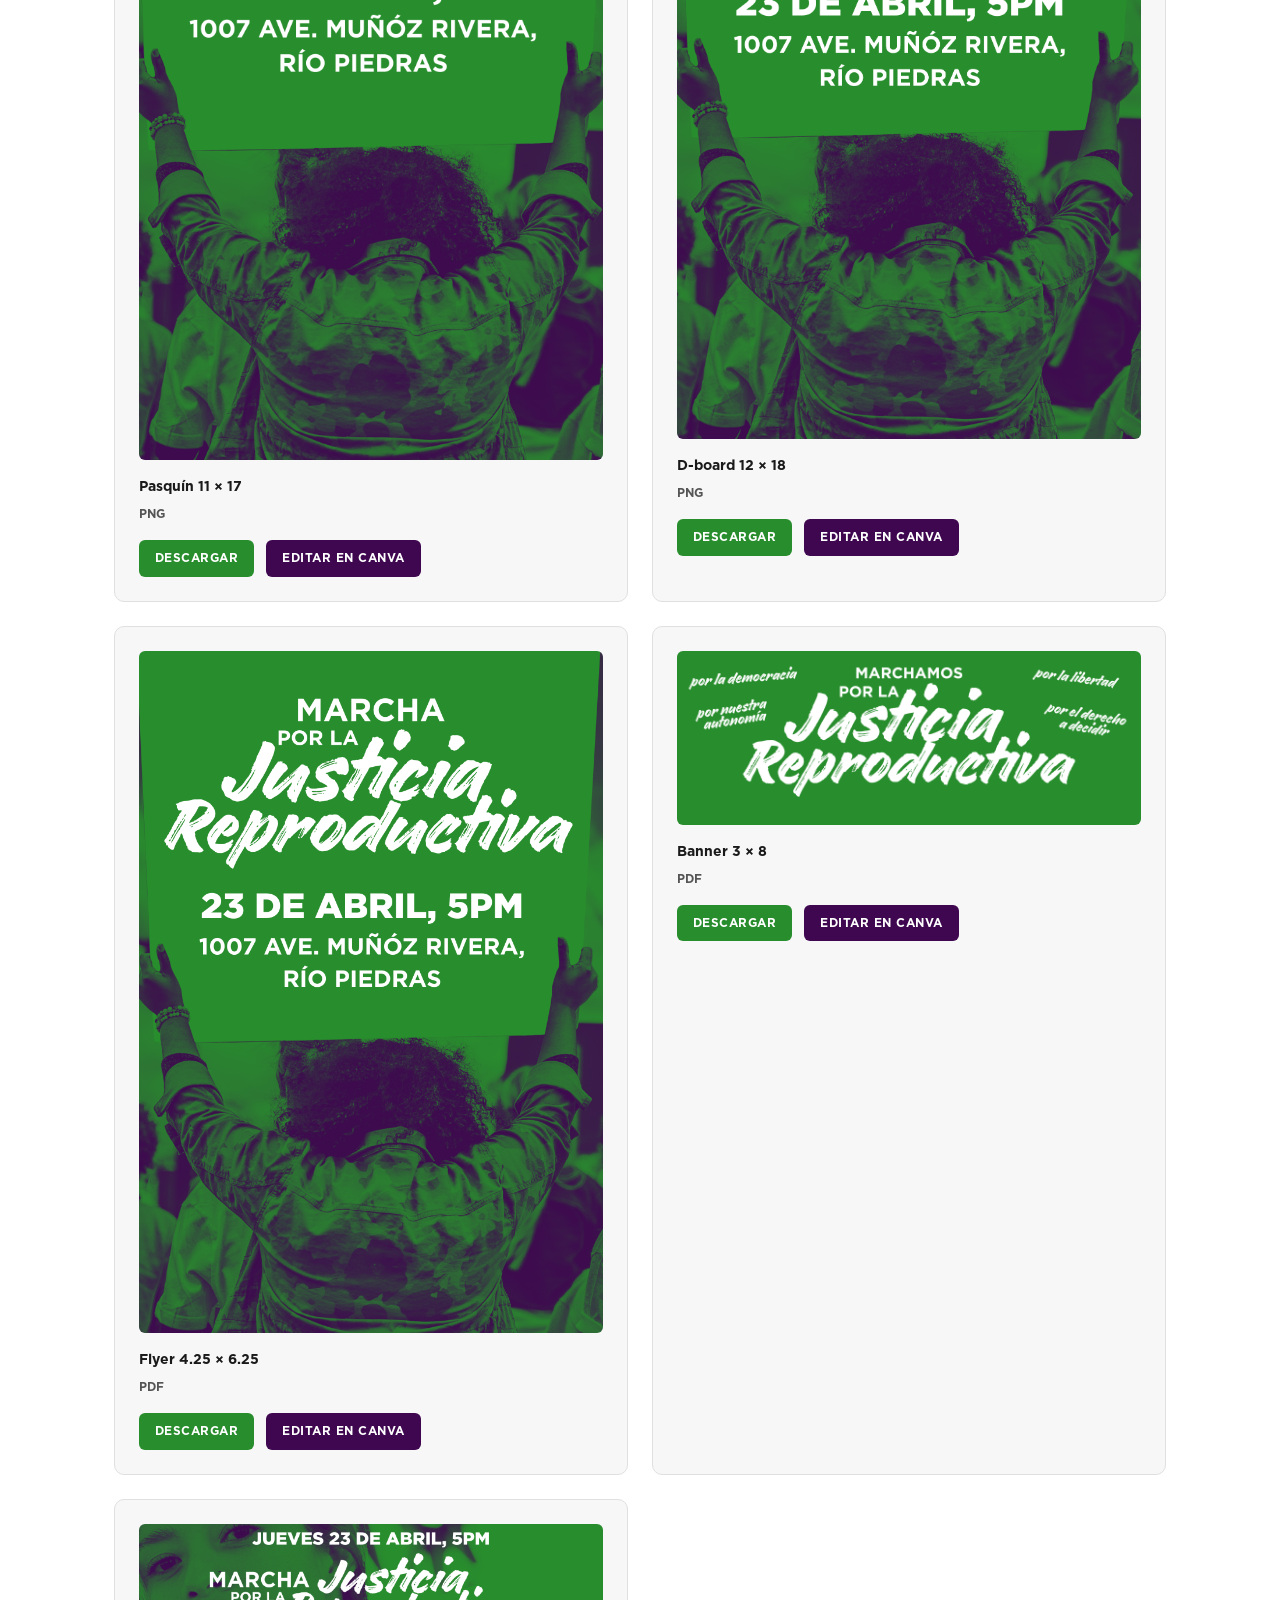
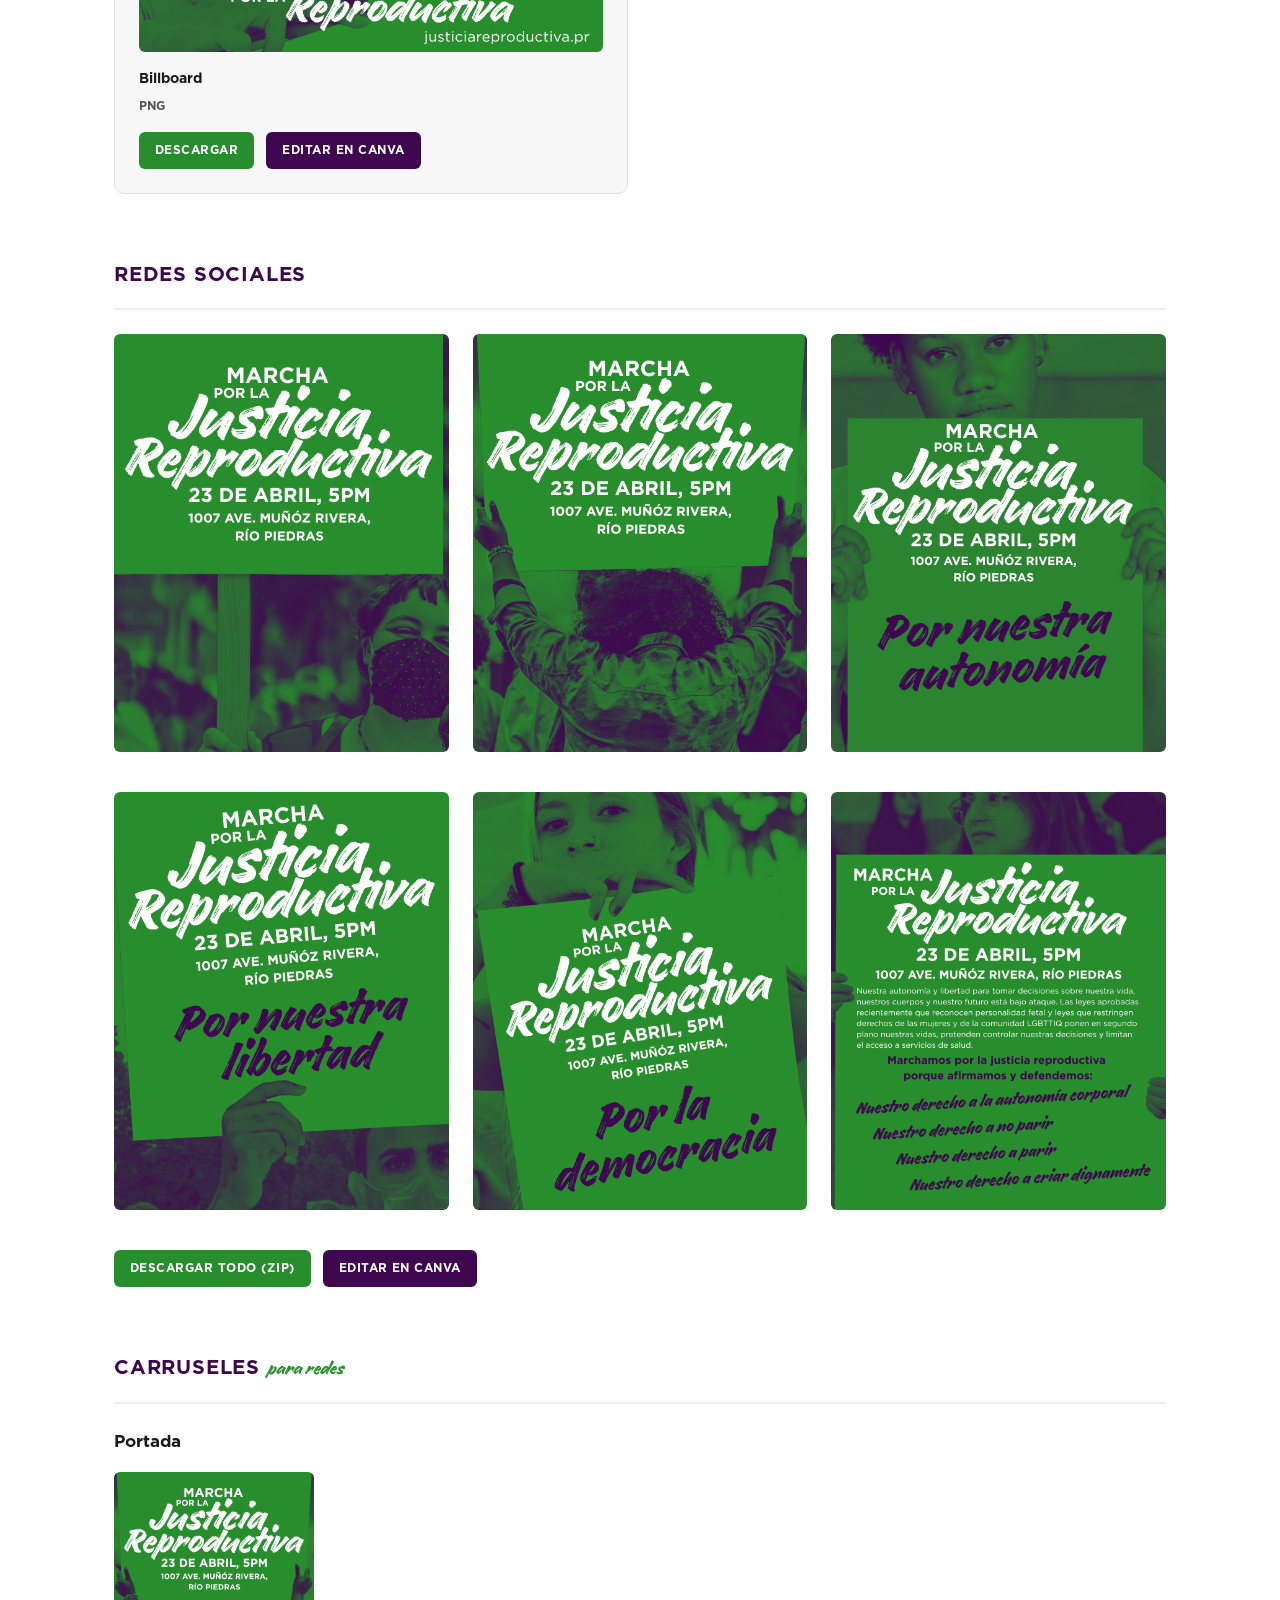
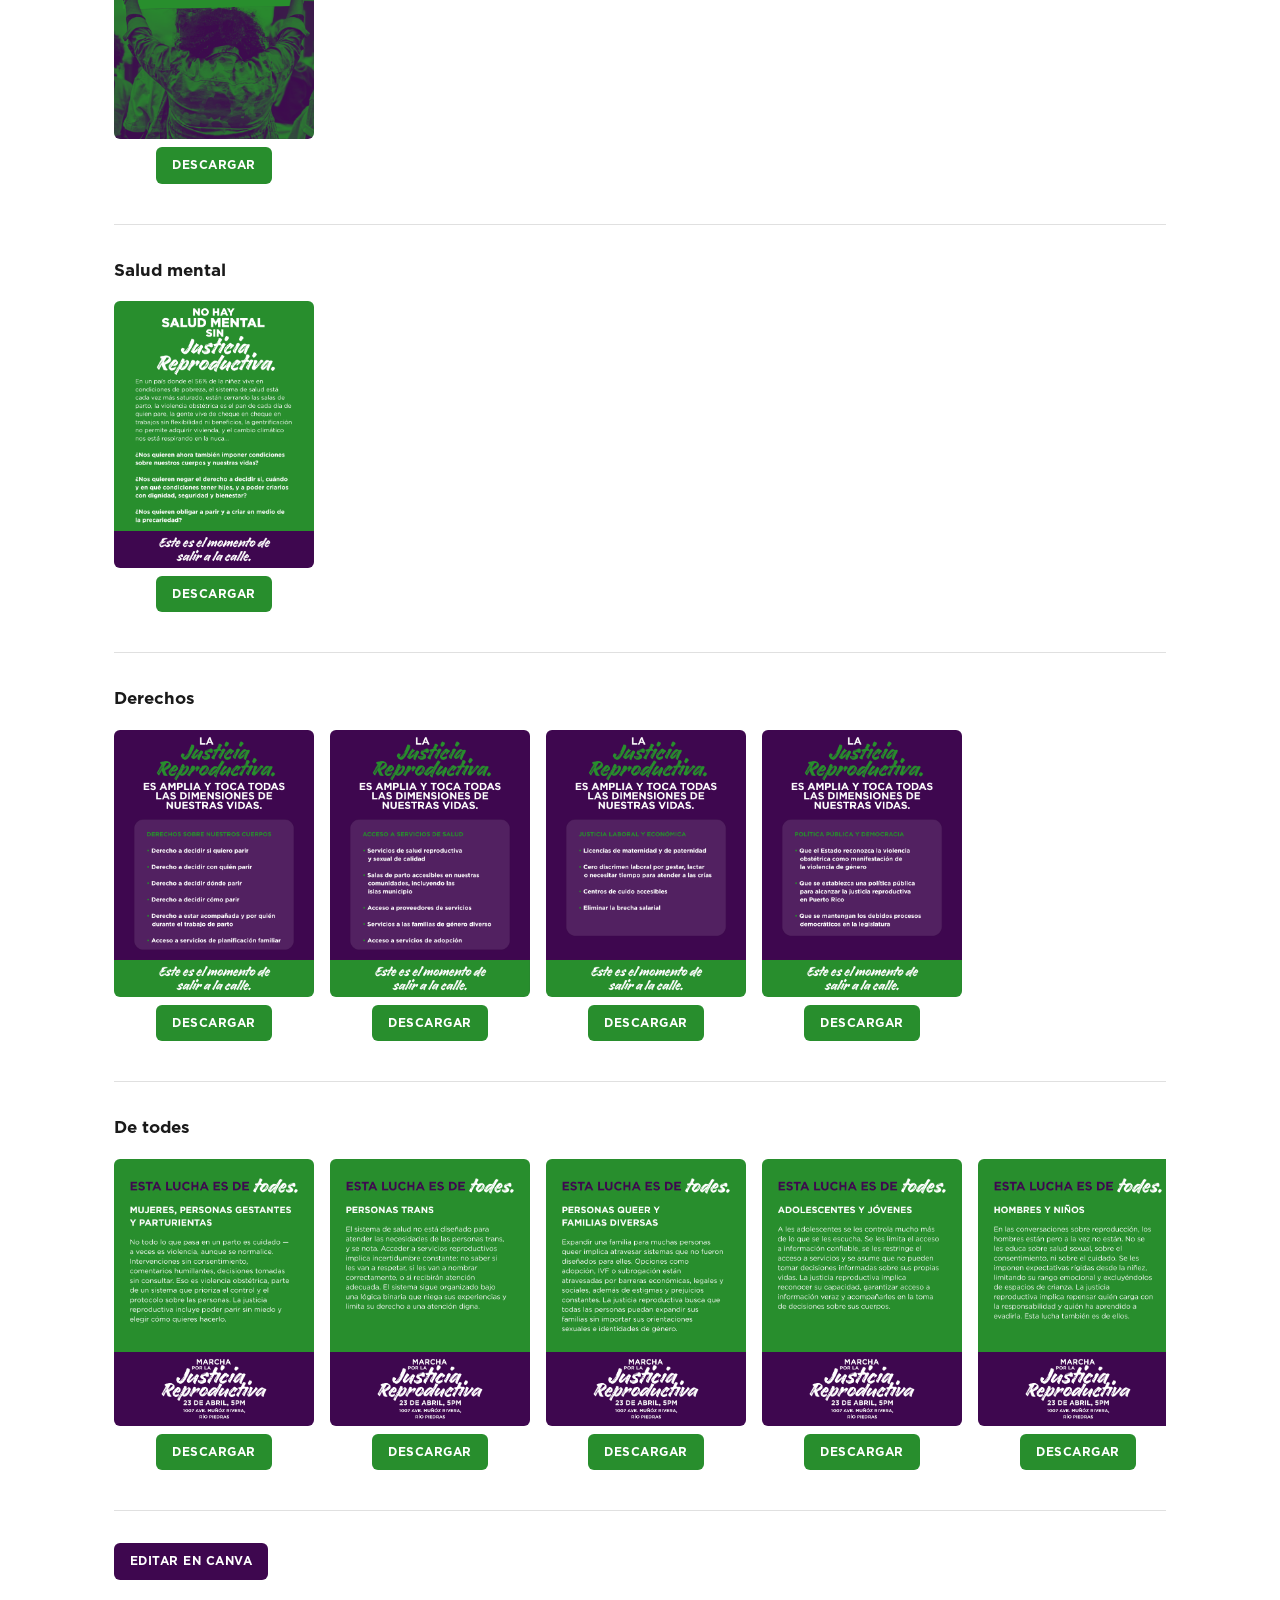
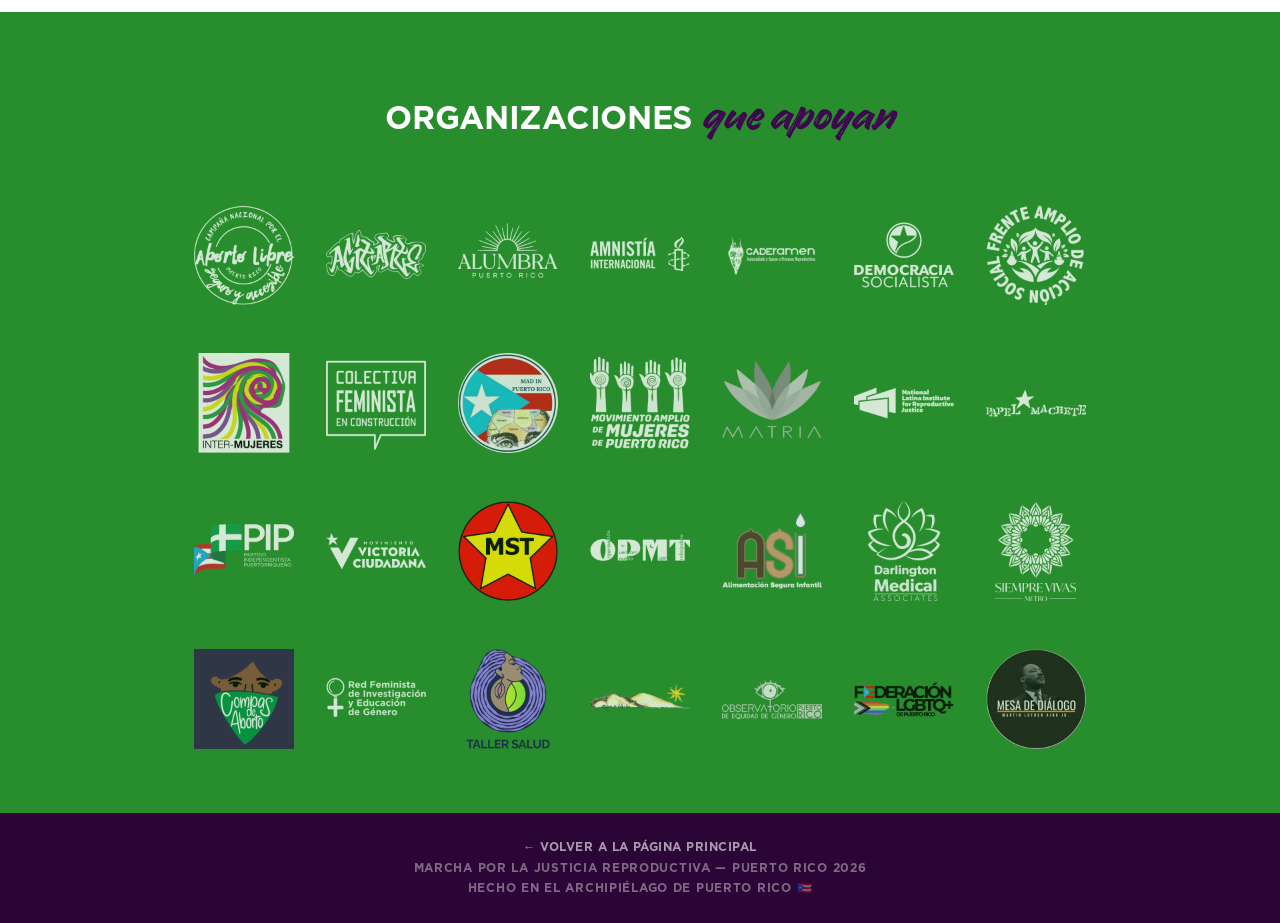
==== commit a6ffca69: "feat: add Para la prensa section with comunicado and convocatoria PDFs Co-Authored-By: Claude Opus 4" ====
--- a/medios.html
+++ b/medios.html
@@ -14,6 +14,33 @@
     <div class="container">
       <h1 class="medios-title">Materiales <span class="script-accent">y medios</span></h1>
       <p class="medios-description">Descarga logos, materiales impresos, gráficas para redes sociales y recursos de prensa para difundir la marcha.</p>
+    </div>
+  </section>
+
+  <!-- MEDIOS: PRENSA -->
+  <section class="medios-section">
+    <div class="container">
+      <h2 class="medios-category-title">Para la prensa</h2>
+      <div class="medios-grid medios-grid--2">
+        <div class="medios-card">
+          <div class="medios-card-body">
+            <p class="medios-card-name">Comunicado de prensa</p>
+            <p class="medios-card-meta">PDF</p>
+            <div class="medios-card-actions">
+              <a href="descargas/comunicadodeprensa.pdf" download class="medios-card-download">Descargar</a>
+            </div>
+          </div>
+        </div>
+        <div class="medios-card">
+          <div class="medios-card-body">
+            <p class="medios-card-name">Convocatoria</p>
+            <p class="medios-card-meta">PDF</p>
+            <div class="medios-card-actions">
+              <a href="descargas/convocatoria.pdf" download class="medios-card-download">Descargar</a>
+            </div>
+          </div>
+        </div>
+      </div>
     </div>
   </section>
 
--- a/marcha-justicia-reproductiva.css
+++ b/marcha-justicia-reproductiva.css
@@ -157,6 +157,40 @@
   display: block;
 }
 
+.hero-pin {
+  display: inline-flex;
+  align-items: center;
+  gap: var(--space-2);
+  margin-top: var(--space-6);
+  padding: 16px;
+  background: rgba(62, 7, 79, 0.35);
+  border: 1px solid rgba(62, 7, 79, 0.7);
+  border-radius: 999px;
+  color: #fff;
+  font-family: var(--font-sans);
+  font-weight: 700;
+  font-size: 1rem;
+  line-height: 1.2;
+  white-space: nowrap;
+  text-decoration: none;
+  max-width: 100%;
+  transition: background 0.2s var(--ease), border-color 0.2s var(--ease), transform 0.2s var(--ease);
+}
+
+.hero-pin:hover,
+.hero-pin:focus-visible {
+  background: rgba(62, 7, 79, 0.55);
+  border-color: var(--purple);
+  transform: translateY(-2px);
+}
+
+.hero-pin-icon {
+  width: 1.25em;
+  height: 1.25em;
+  flex-shrink: 0;
+  color: #fff;
+}
+
 .scroll-indicator {
   position: absolute;
   bottom: var(--space-8);
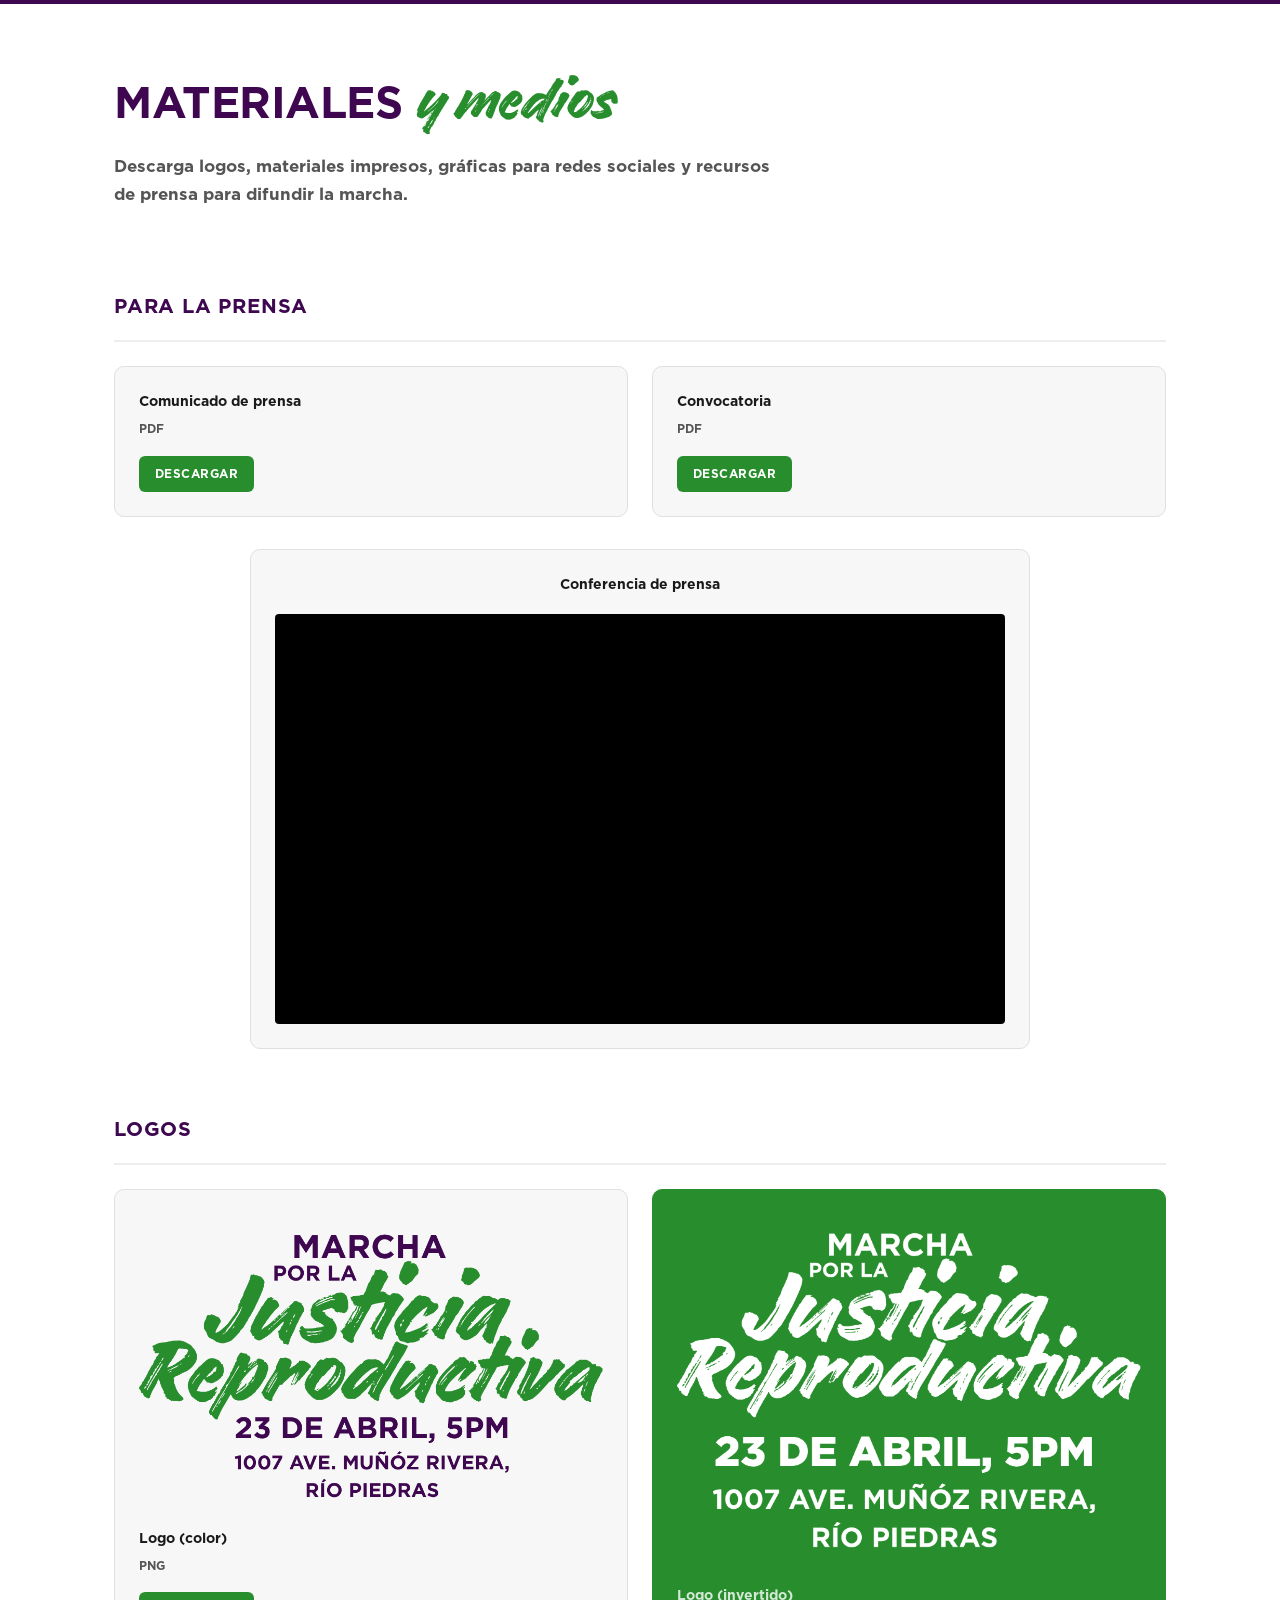
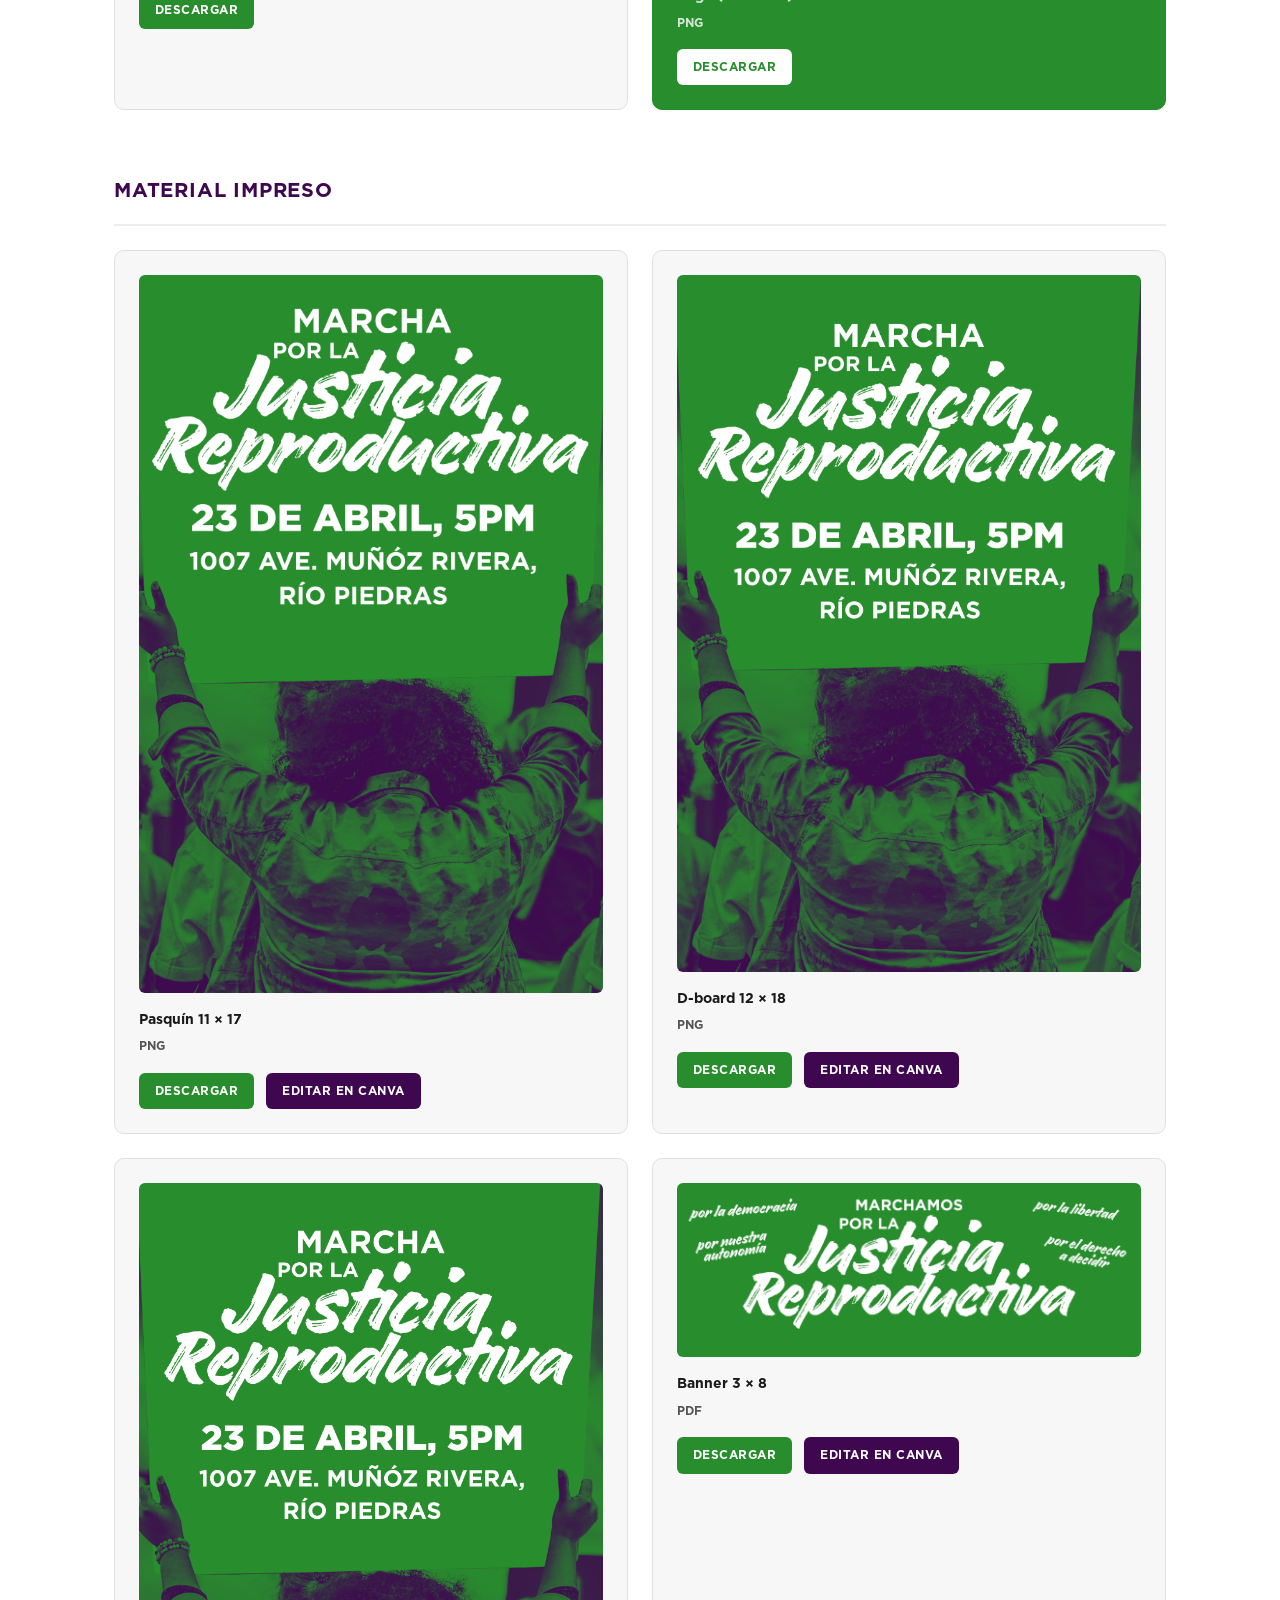
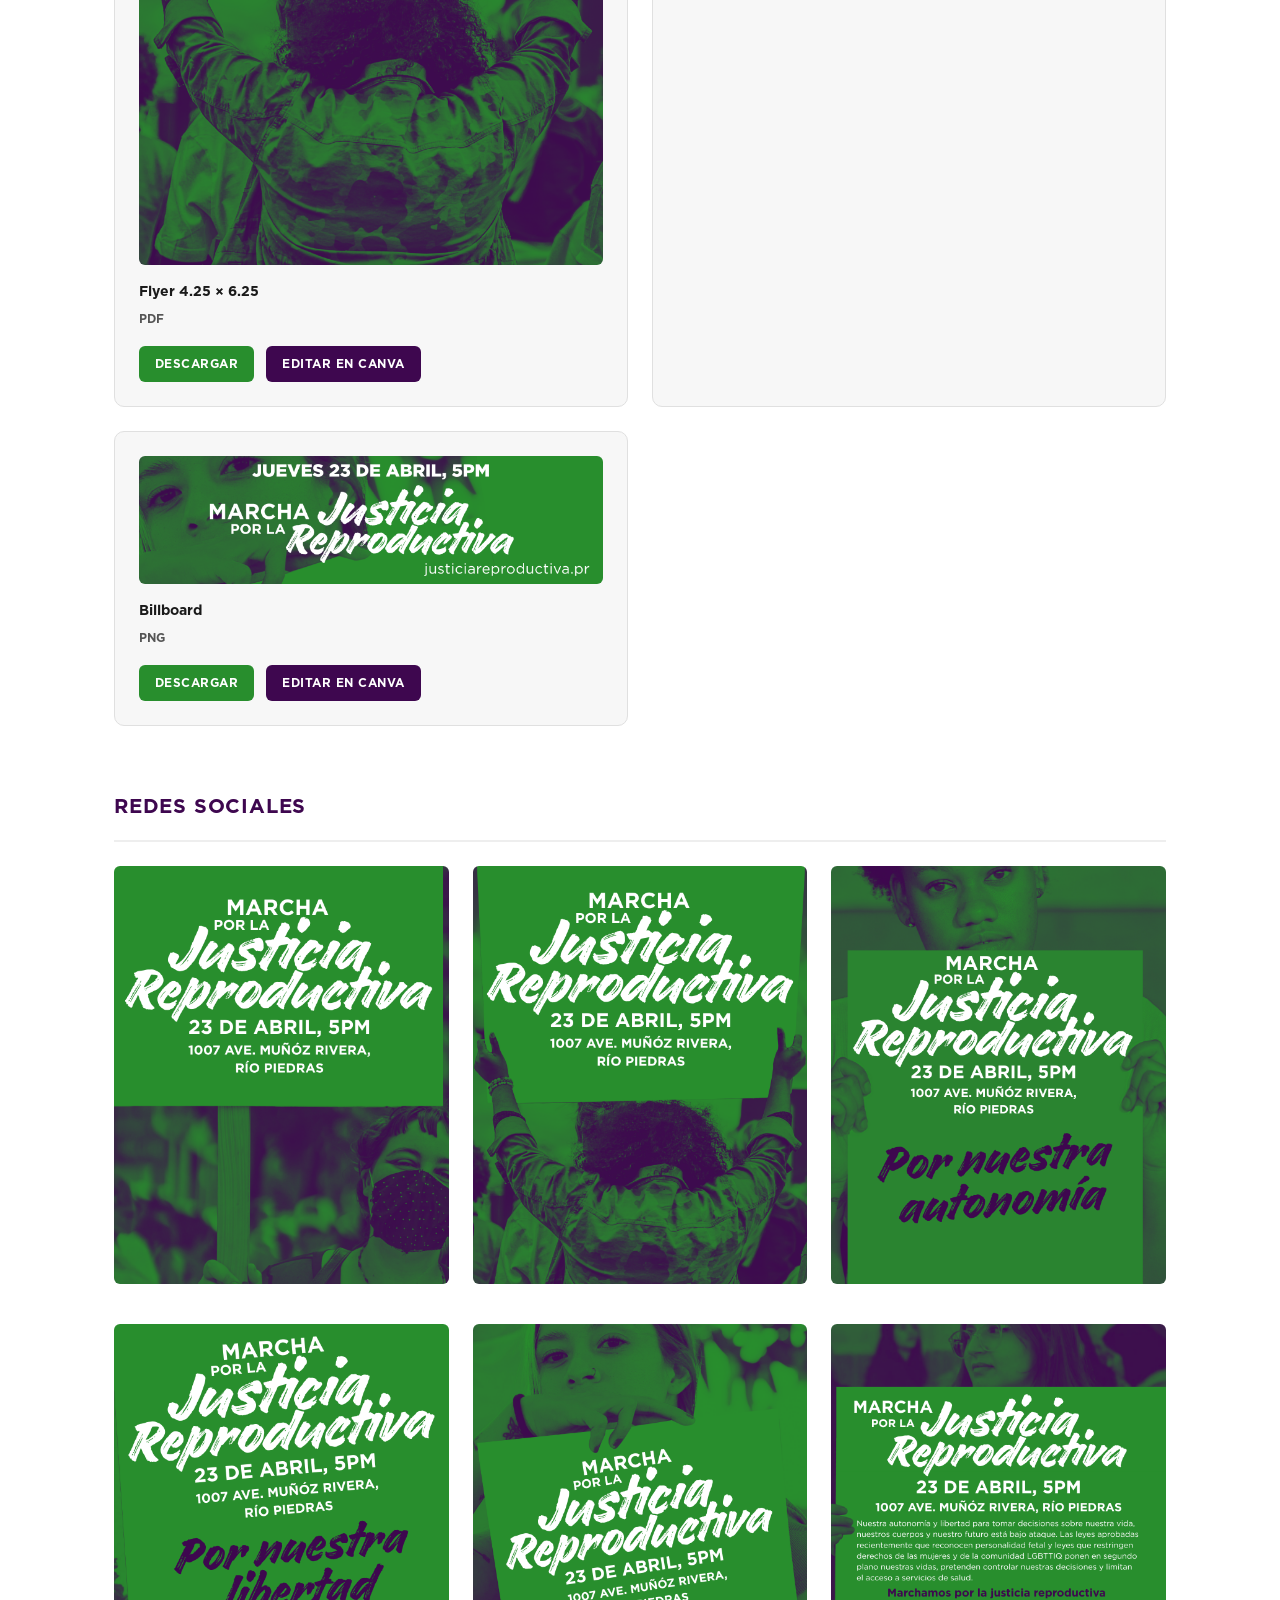
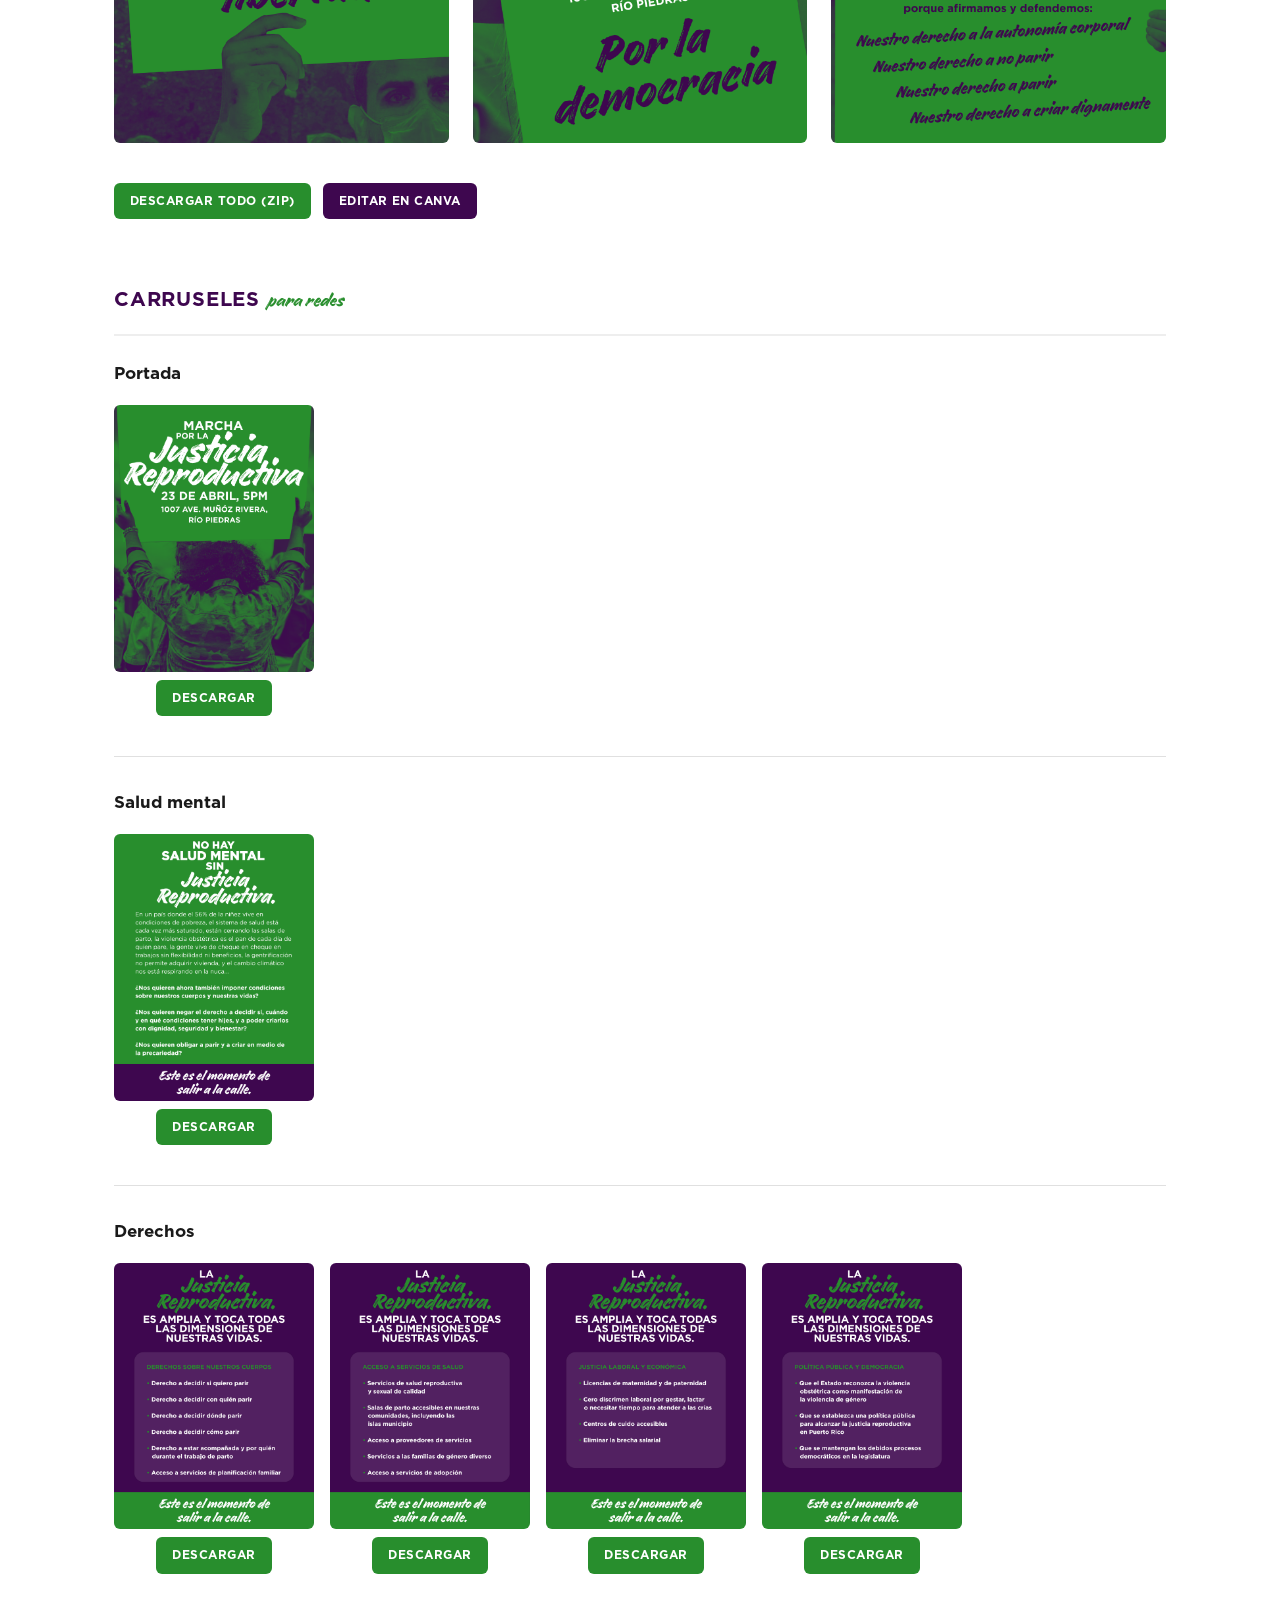
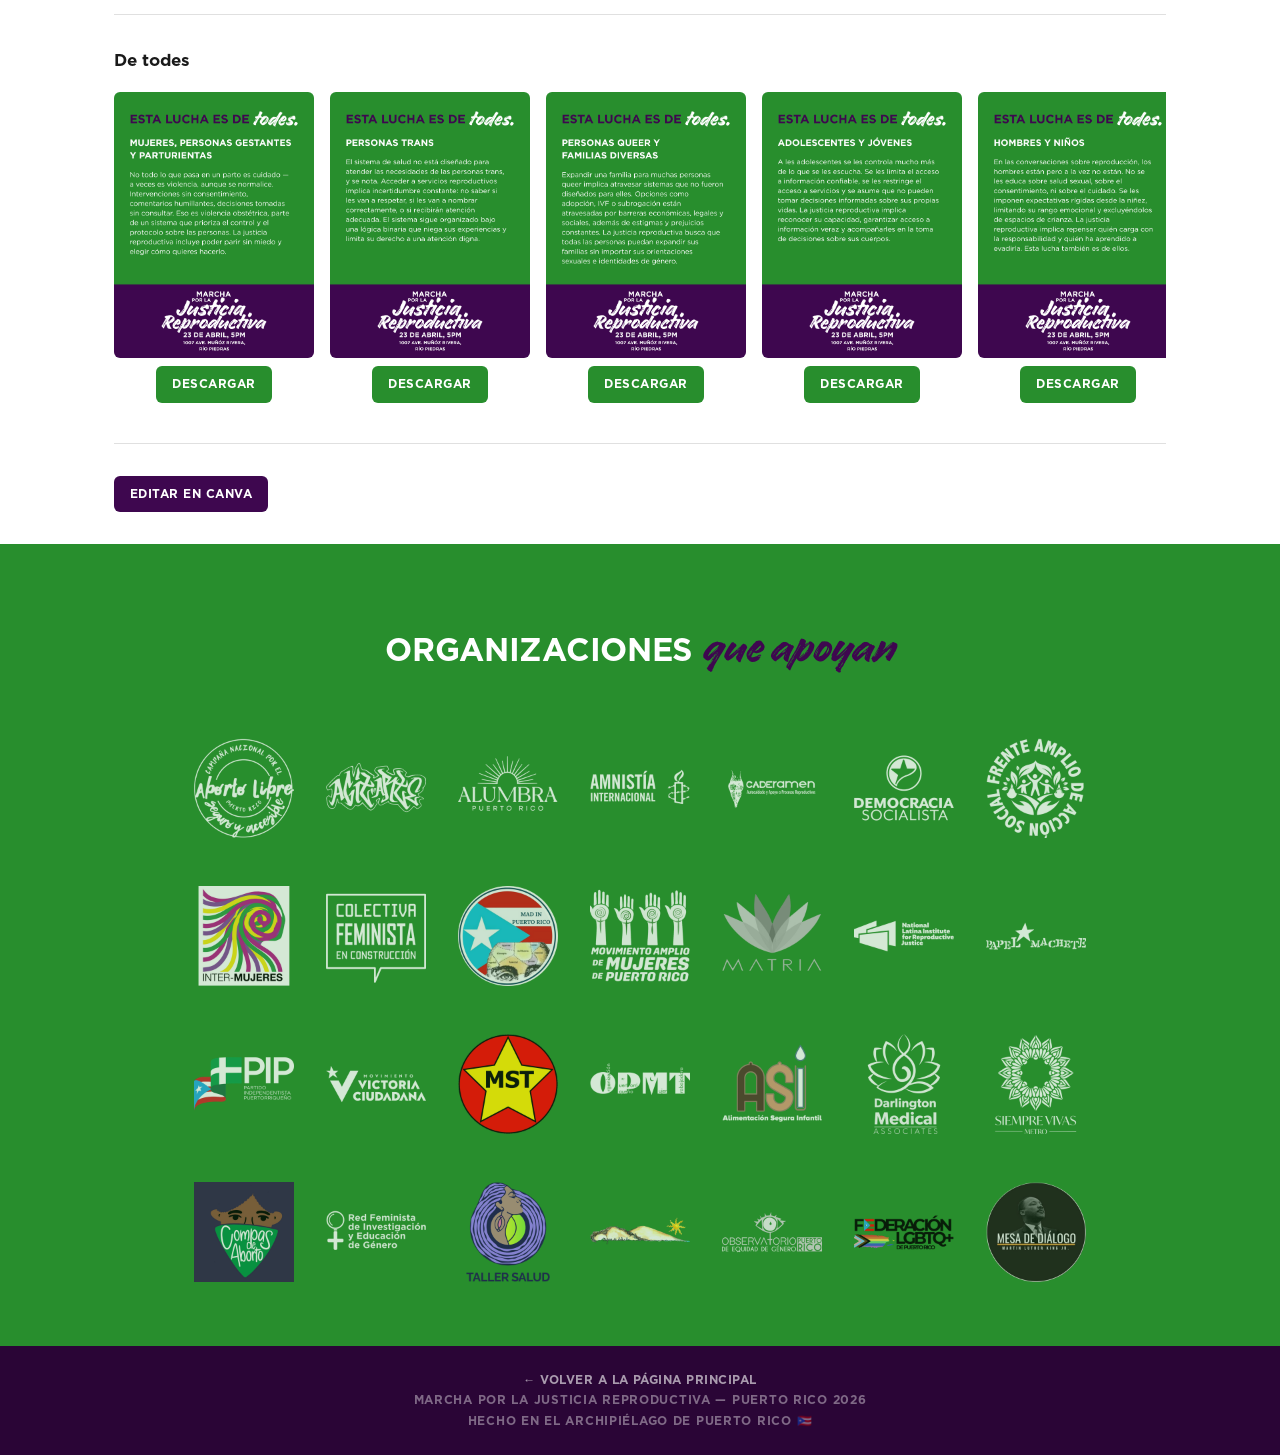
==== commit 29c2a569: "feat: embed press conference video in Para la prensa section Rotates the vertically-oriented Faceboo" ====
--- a/medios.html
+++ b/medios.html
@@ -39,6 +39,12 @@
               <a href="descargas/convocatoria.pdf" download class="medios-card-download">Descargar</a>
             </div>
           </div>
+        </div>
+      </div>
+      <div class="medios-card medios-card--video">
+        <h3 class="medios-card-name">Conferencia de prensa</h3>
+        <div class="fb-video-rotated">
+          <iframe src="https://www.facebook.com/plugins/video.php?href=https%3A%2F%2Fwww.facebook.com%2Frevistaetnica%2Fvideos%2F955387933766888%2F&show_text=false" scrolling="no" frameborder="0" allowfullscreen="true" allow="autoplay; clipboard-write; encrypted-media; picture-in-picture; web-share"></iframe>
         </div>
       </div>
     </div>
--- a/marcha-justicia-reproductiva.css
+++ b/marcha-justicia-reproductiva.css
@@ -861,6 +861,42 @@
 }
 
 /* ==========================================================================
+   VIDEO EMBED (rotated 90° from vertical source)
+   ========================================================================== */
+.medios-card--video {
+  margin-top: var(--space-8);
+  max-width: 780px;
+  margin-left: auto;
+  margin-right: auto;
+}
+
+.medios-card--video .medios-card-name {
+  margin-bottom: var(--space-4);
+  text-align: center;
+}
+
+.fb-video-rotated {
+  position: relative;
+  width: 100%;
+  margin: 0 auto;
+  aspect-ratio: 16 / 9;
+  overflow: hidden;
+  background: #000;
+  border-radius: 4px;
+}
+
+.fb-video-rotated iframe {
+  position: absolute;
+  top: 50%;
+  left: 50%;
+  width: 56.25%;
+  height: 177.78%;
+  transform: translate(-50%, -50%) rotate(-90deg);
+  transform-origin: center center;
+  border: 0;
+}
+
+/* ==========================================================================
    PRINT
    ========================================================================== */
 @media print {
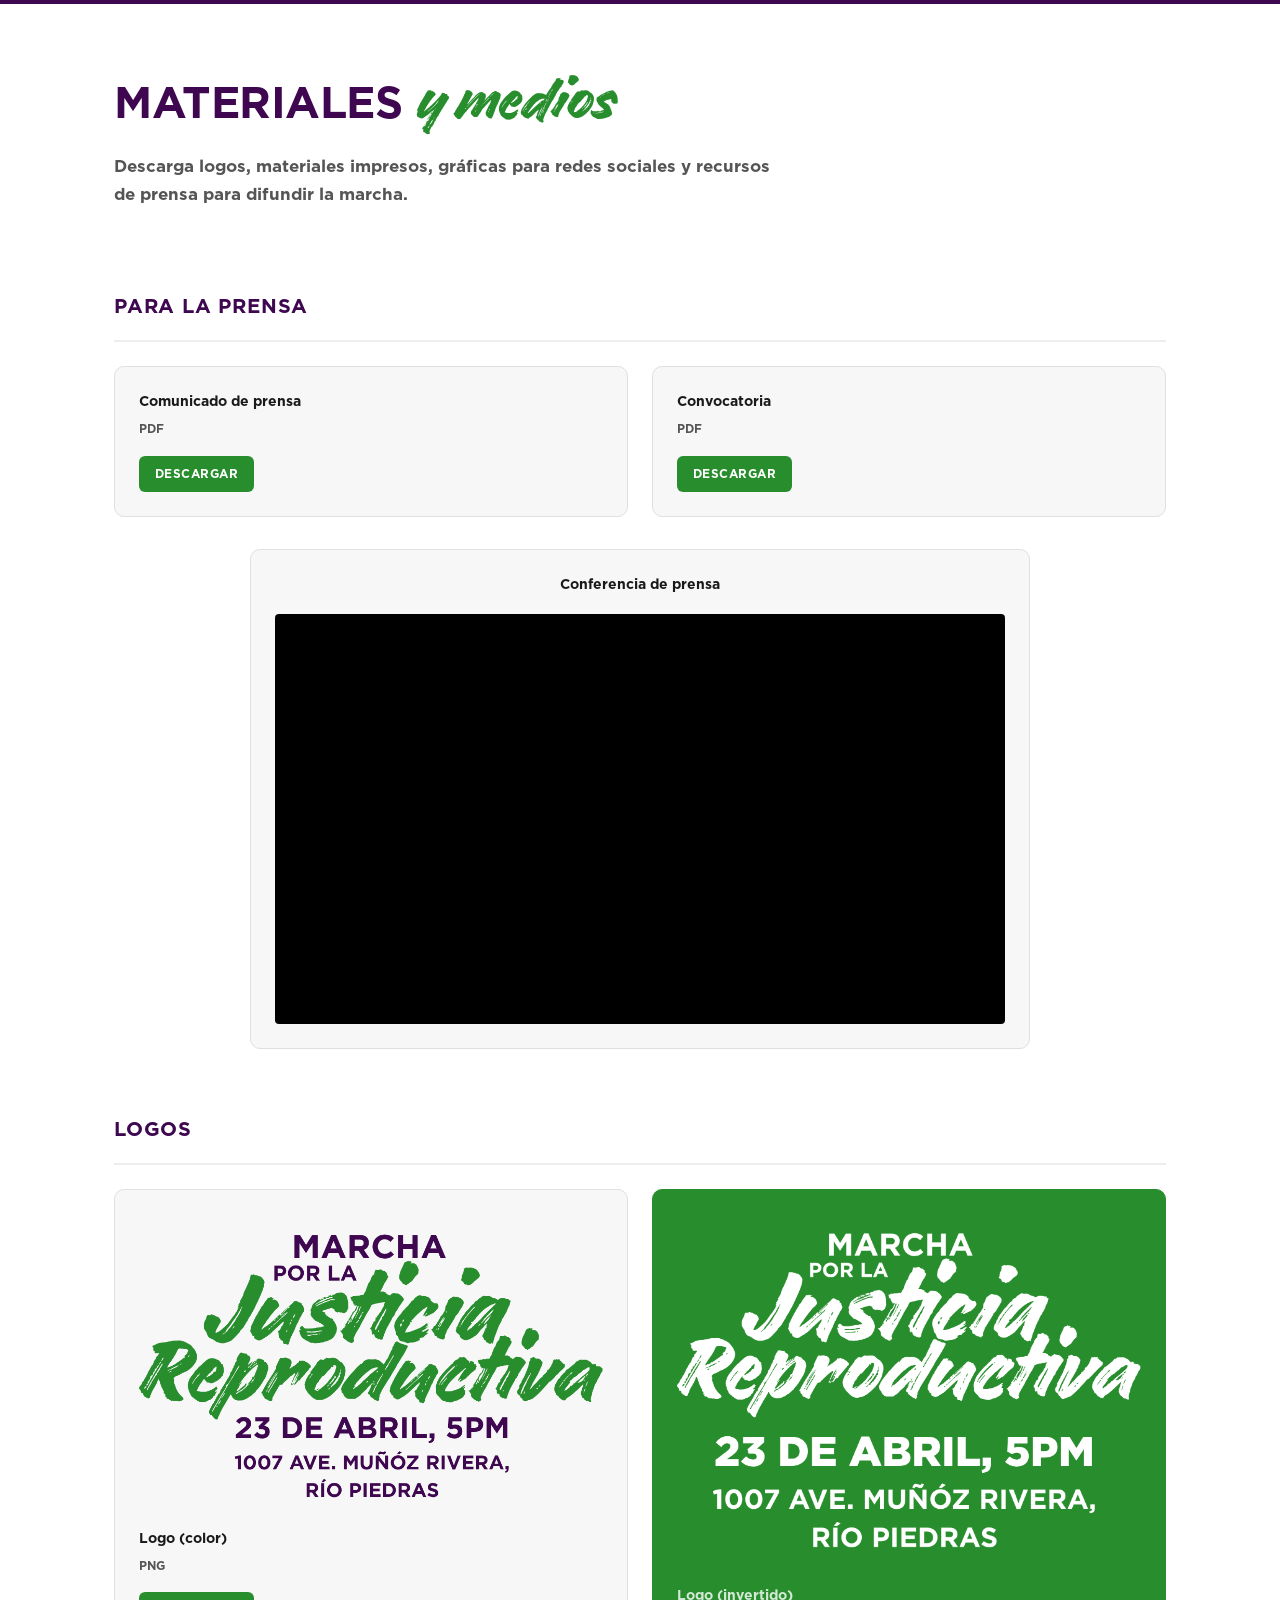
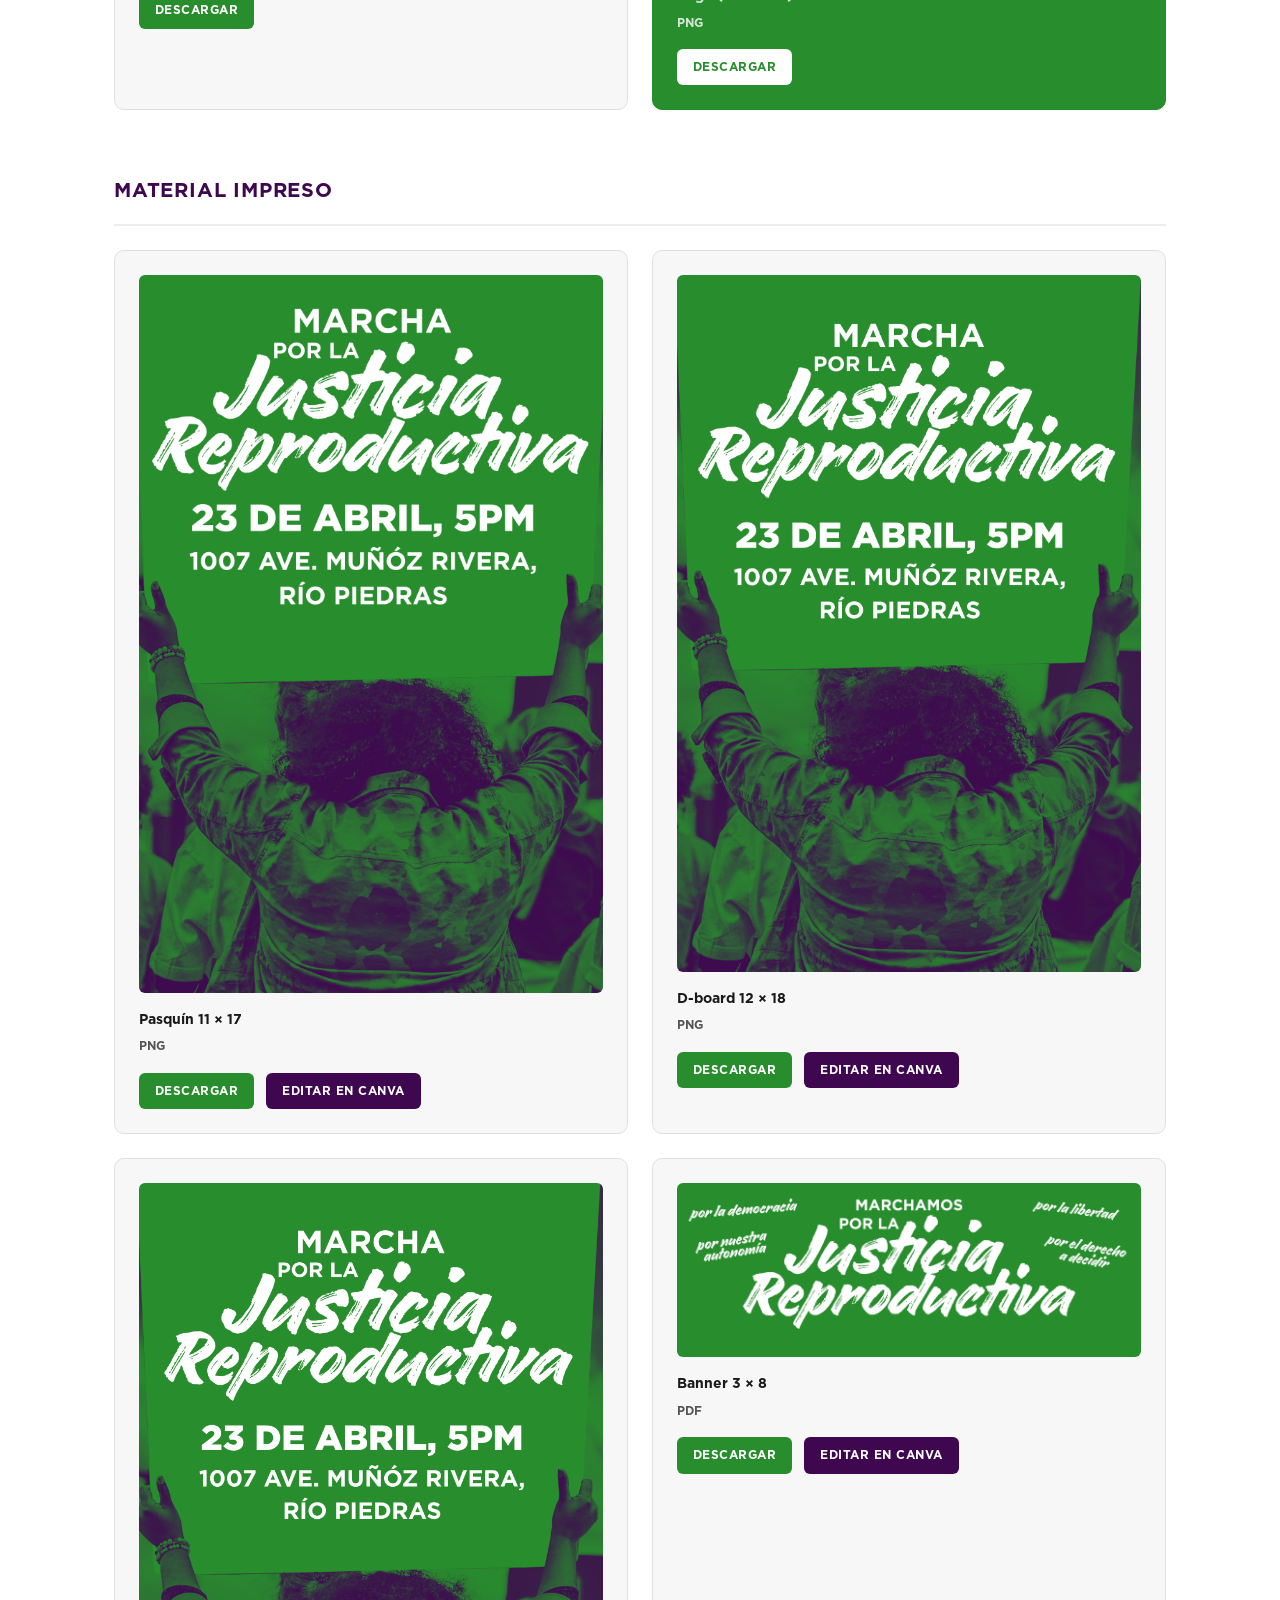
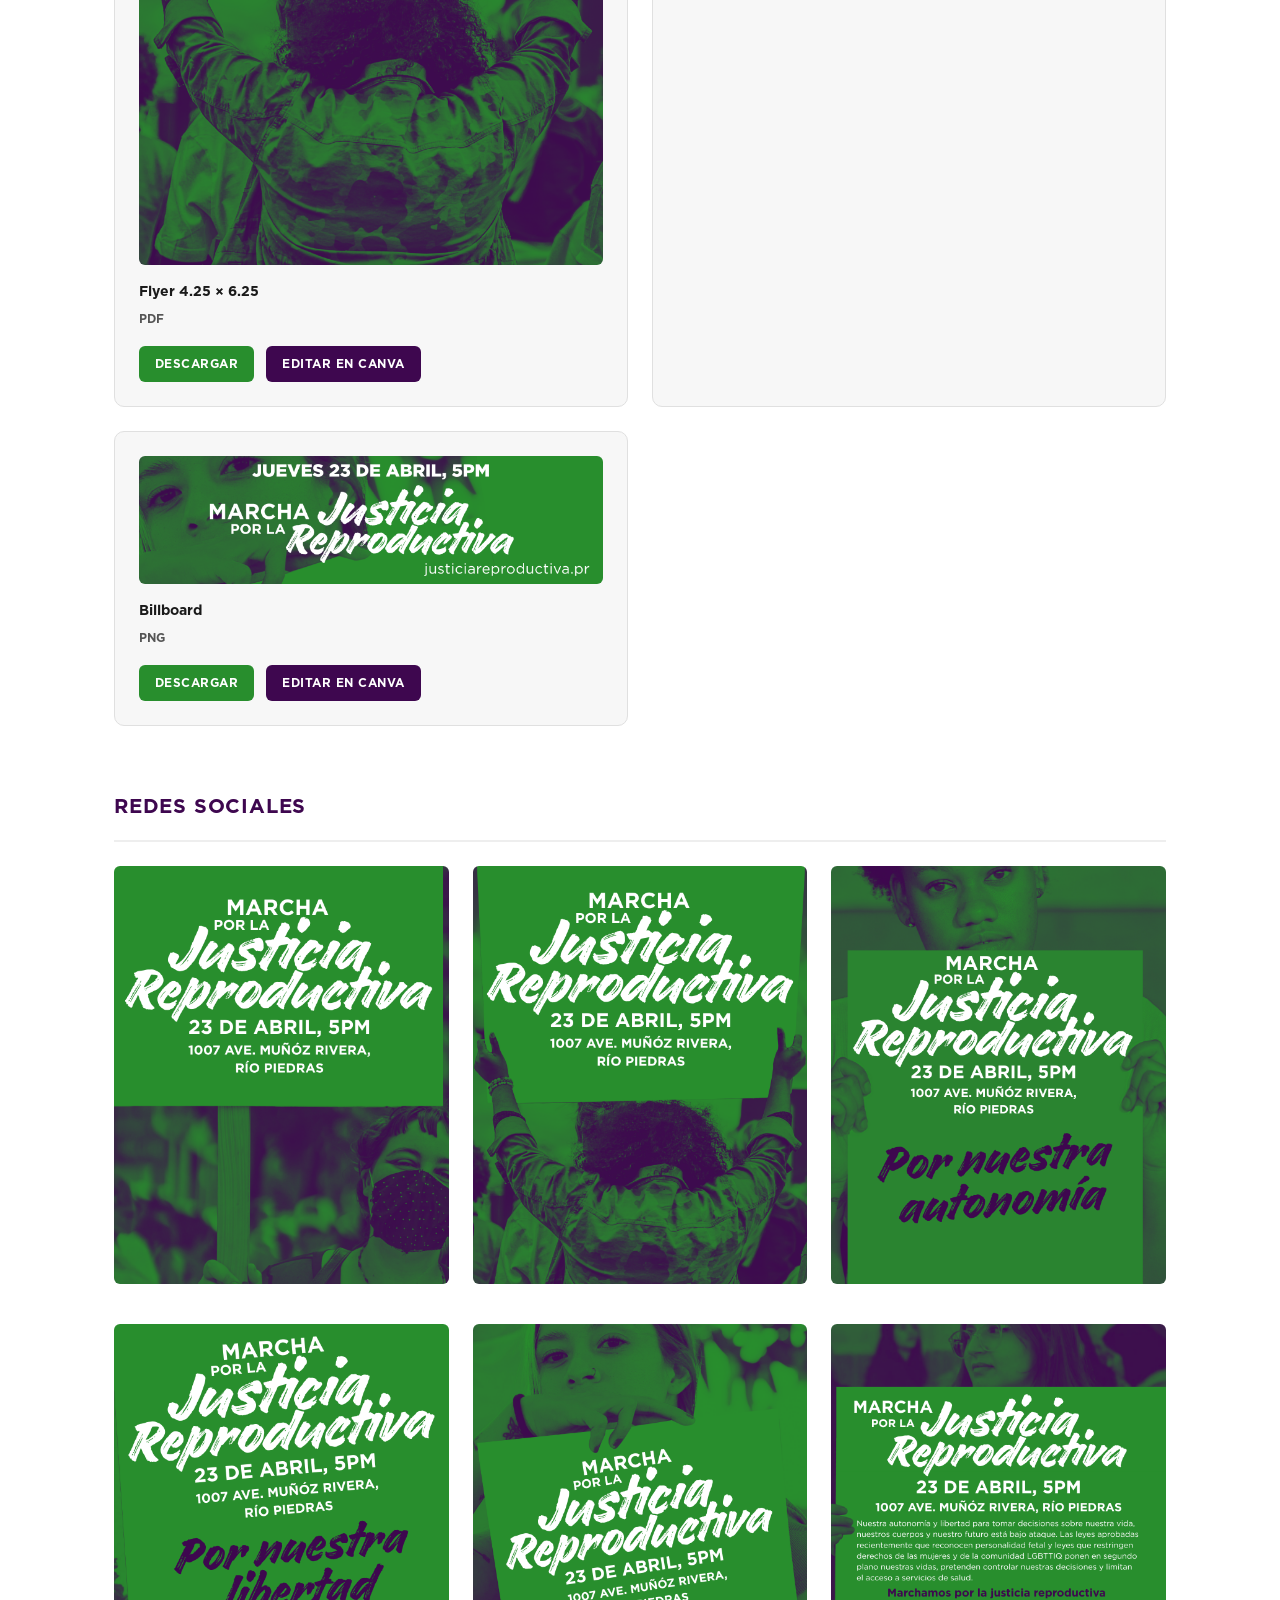
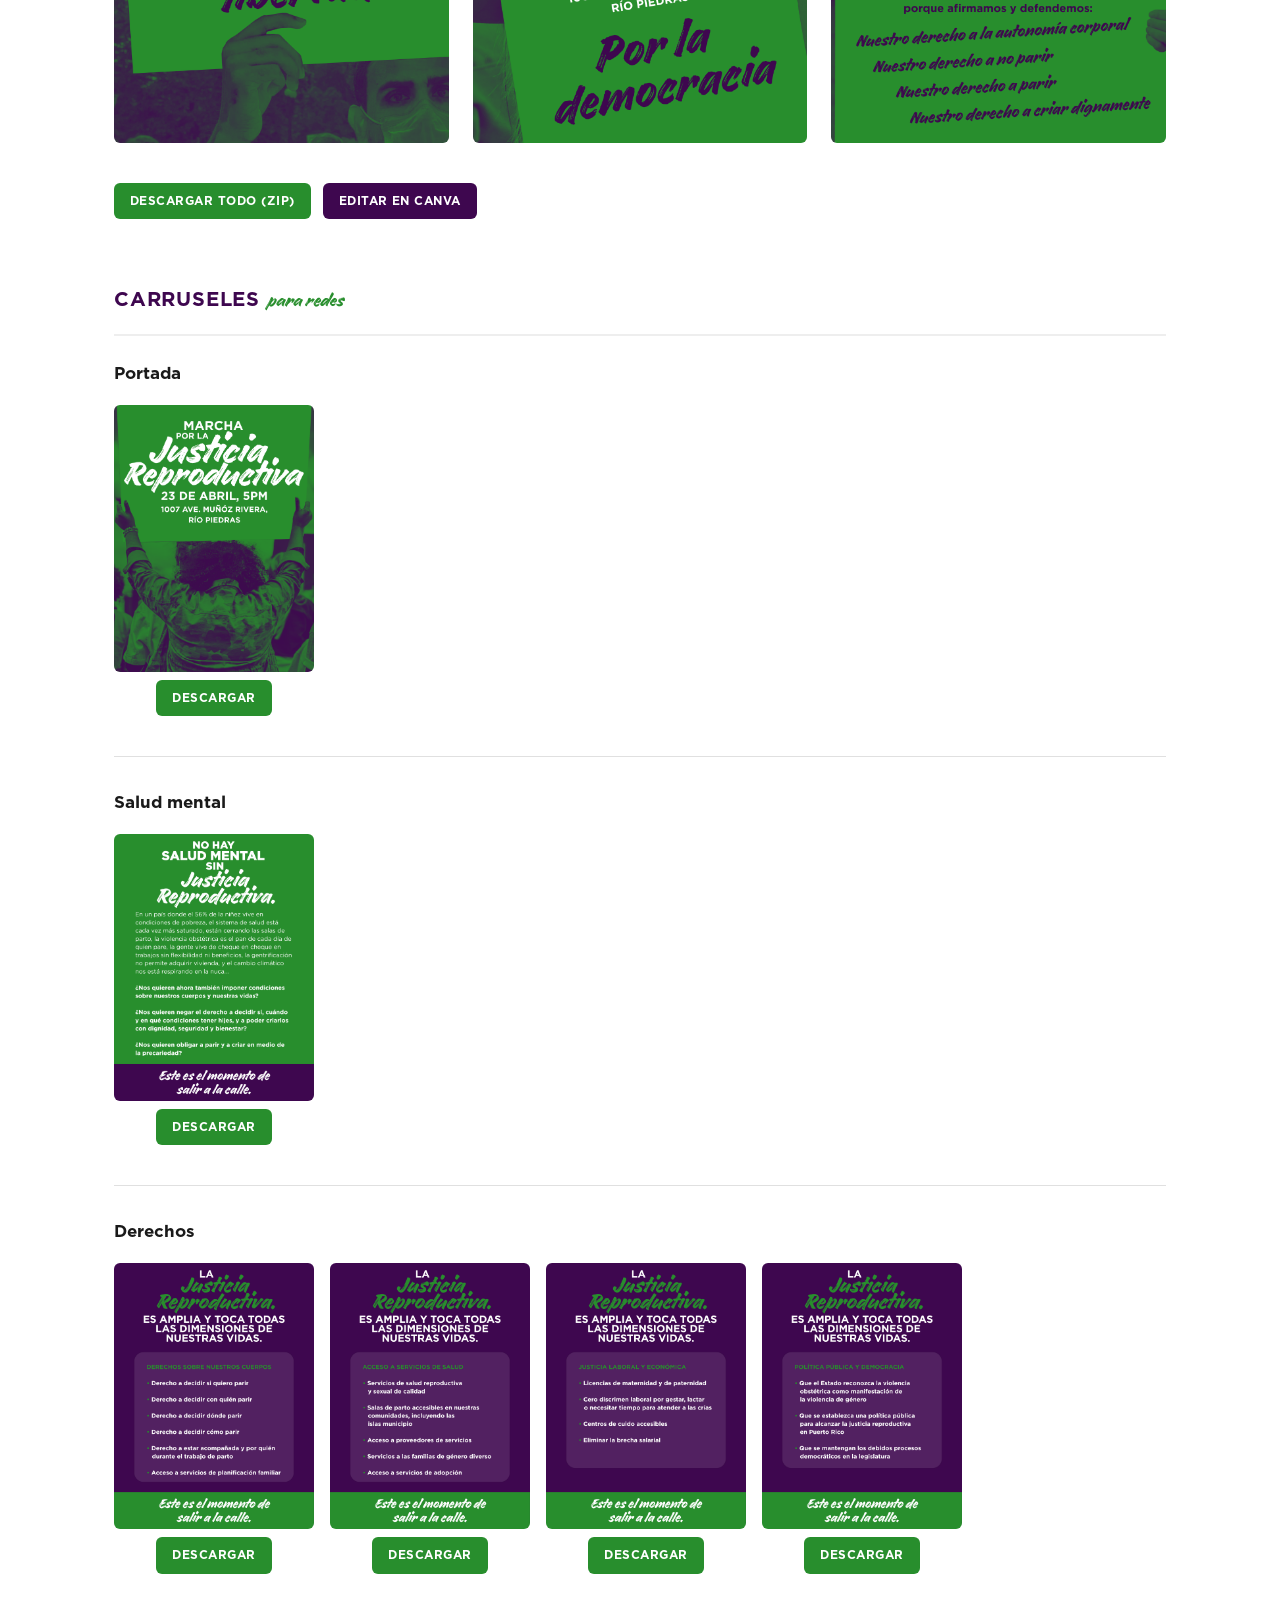
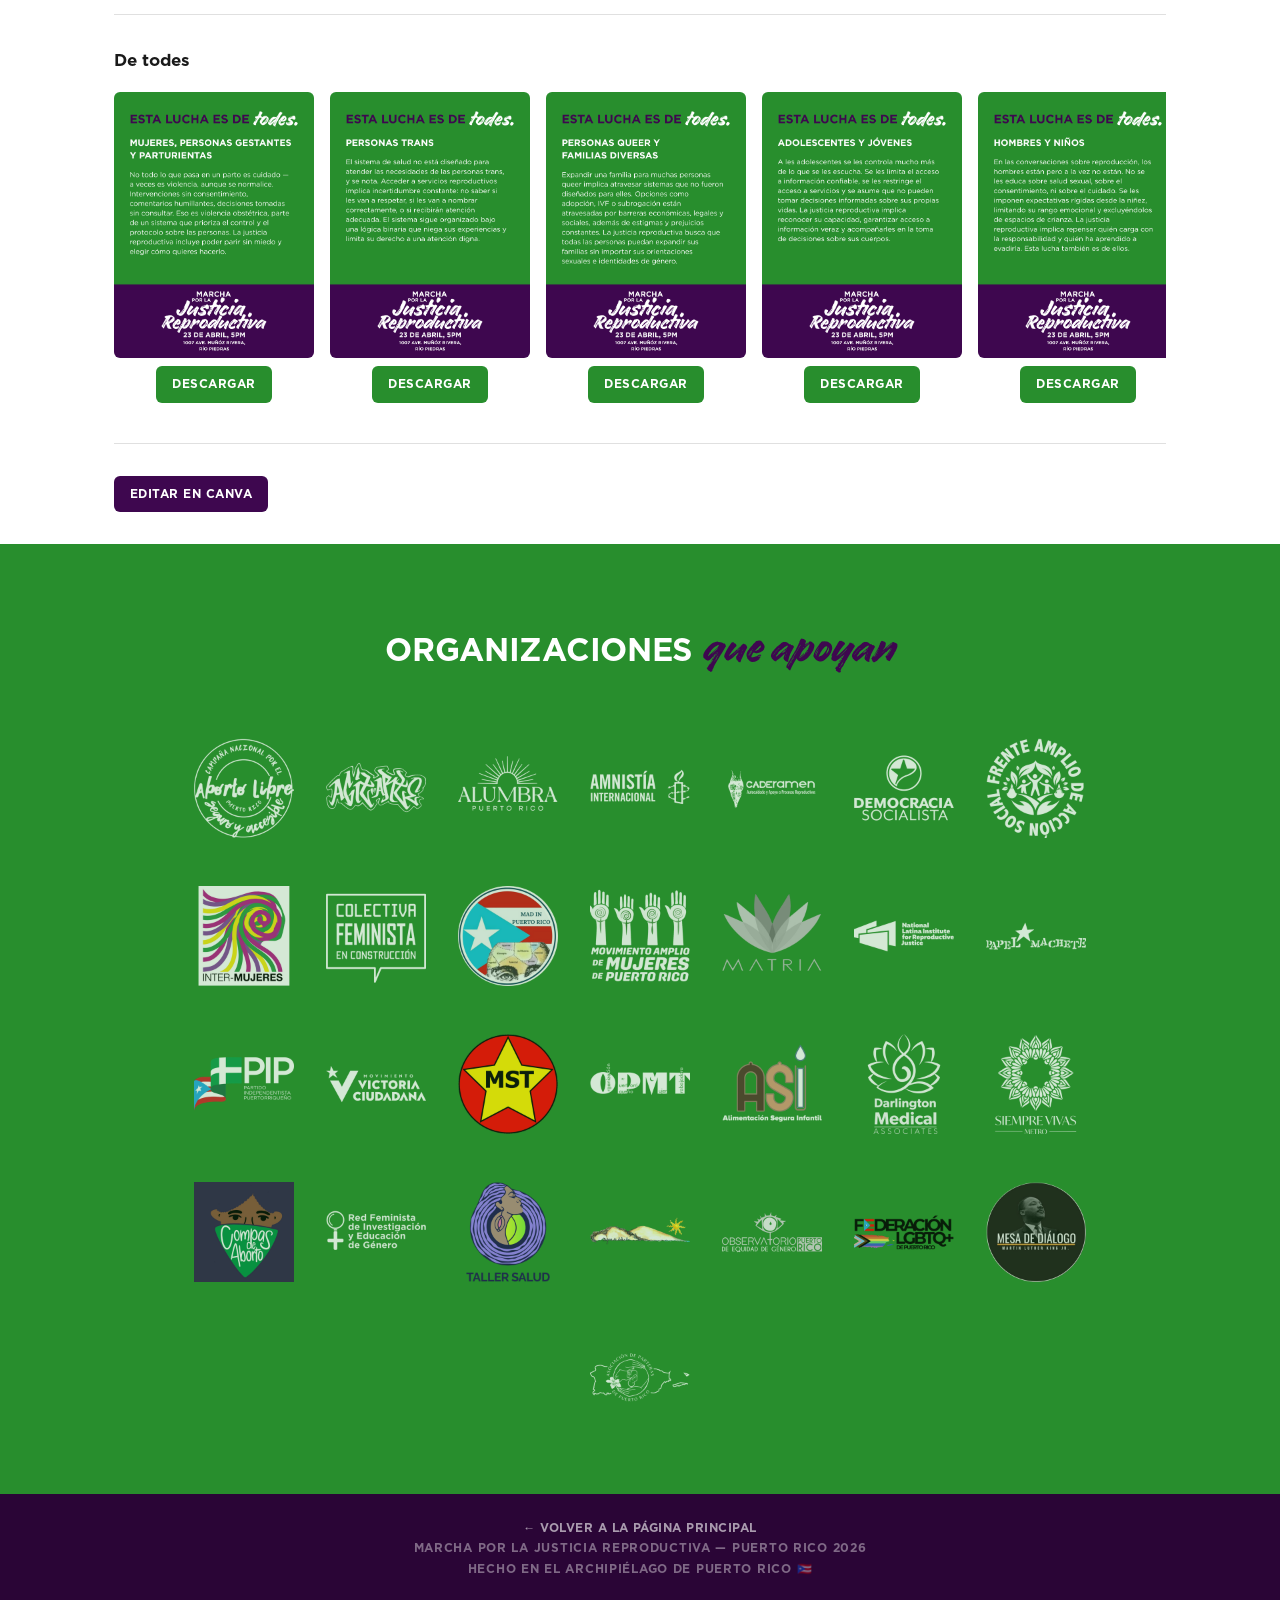
==== commit 98e6d2a5: "feat: add Parteras logo to sponsors grid Co-Authored-By: Claude Opus 4.7 (1M context) <noreply@anthr" ====
--- a/medios.html
+++ b/medios.html
@@ -290,6 +290,7 @@
         <img src="logos/observatorio-logo.png" alt="Observatorio" class="sponsor-logo">
         <img src="logos/federacion-lgbtq-logo.png" alt="Federación LGBTQ+" class="sponsor-logo">
         <img src="logos/mesa-mlk-logo.png" alt="Mesa MLK" class="sponsor-logo">
+        <img src="logos/parteras-logo.png" alt="Parteras" class="sponsor-logo">
       </div>
     </div>
   </section>
